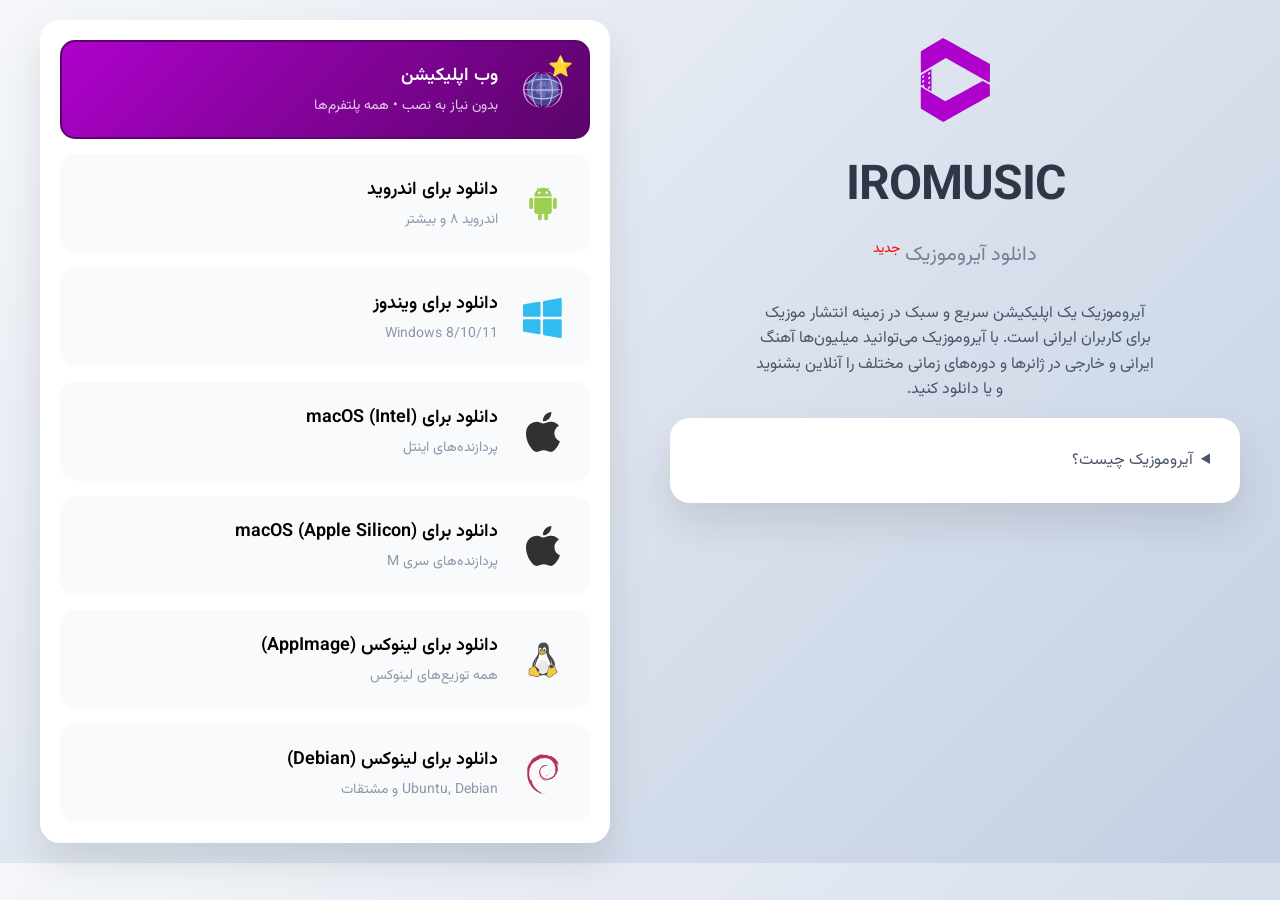
==== index.html @ a9ecfffc "Update index.html" ====
<!DOCTYPE html>
<html lang="fa" dir="rtl">
<head>
    <meta charset="utf-8">
    <meta name="viewport" content="width=device-width,initial-scale=1">
    <meta name="color-scheme" content="light only">
    <meta name="mobile-web-app-capable" content="yes">
    <link rel="icon" href="/favicon.iconset/icon_16x16.png" type="image/png" sizes="16x16">
    <link rel="icon" href="/favicon.iconset/icon_32x32.png" type="image/png" sizes="32x32">
    <link rel="icon" href="/favicon.iconset/icon_64x64.png" type="image/png" sizes="64x64">
    <link rel="icon" href="/favicon.iconset/icon_128x128.png" type="image/png" sizes="128x128">
    <link rel="icon" href="/favicon.iconset/icon_256x256.png" type="image/png" sizes="256x256">
    <link rel="icon" href="/favicon.iconset/icon_512x512.png" type="image/png" sizes="512x512">
    <link rel="icon" href="/favicon.svg" type="image/svg+xml">
    <meta name="description" content="دانلود آیروموزیک - Download IROMUSIC - Streaming online musics, movies and TV-Shows">
    <title>دانلود آیروموزیک | Download IROMUSIC</title>
    <link href="https://fonts.googleapis.com/css2?family=Vazirmatn:wght@300;400;500;600;700&display=swap" rel="stylesheet">
    <style>
        * {
            margin: 0;
            padding: 0;
            box-sizing: border-box;
        }

        svg {
            width: 40px;
            height: 40px;
            opacity: .8;
        }

        .app-logo svg {
            width: 128px;
            height: 128px;
            opacity: 1;
        }

        body {
            font-family: 'Vazirmatn', sans-serif;
            background: linear-gradient(135deg, #f5f7fa 0%, #c3cfe2 100%);
            display: flex;
            align-items: center;
            justify-content: center;
            padding: 20px;
        }

        .container {
            max-width: 1200px;
            width: 100%;
            display: grid;
            grid-template-columns: 1fr 1fr;
            gap: 60px;
        }

        .seo {
            margin-top: 15px;
            color: #4a5568;
            text-align: right;
        }

        .download-section {
            background: white;
            border-radius: 20px;
            padding: 20px;
            box-shadow: 0 20px 40px rgba(0, 0, 0, 0.1);
        }

        .download-title {
            font-size: 24px;
            font-weight: 600;
            color: #2d3748;
            margin-bottom: 30px;
            text-align: center;
        }

        .download-options {
            display: flex;
            flex-direction: column;
            gap: 15px;
        }

        .download-option {
            display: flex;
            align-items: center;
            padding: 20px;
            border-radius: 15px;
            background: #f8fafc;
            border: 2px solid transparent;
            transition: all 0.3s ease;
            cursor: pointer;
            text-decoration: none;
            color: inherit;
        }

        .download-option:hover {
            background: #f9d8ff;
            transform: translateY(-2px);
        }

        .download-option.featured {
            background: linear-gradient(135deg, #667eea 0%, #764ba2 100%);
            color: white;
        }

        .download-option.featured:hover {
            background: linear-gradient(135deg, #5a67d8 0%, #6b46c1 100%);
        }

        .download-option.suggested {
            background: linear-gradient(135deg, #ae02cc 0%, #590468 100%);
            color: white;
            border: 2px solid #5d036d;
            position: relative;
            overflow: hidden;
        }

        .download-option.suggested::before {
            content: '⭐';
            position: absolute;
            top: 10px;
            right: 15px;
            font-size: 20px;
            animation: sparkle 2s infinite;
        }

        @keyframes sparkle {
            0%, 100% { transform: scale(1) rotate(0deg); }
            50% { transform: scale(1.2) rotate(180deg); }
        }

        .download-option.suggested:hover {
            background: linear-gradient(135deg, #9d02b8 0%, #520360 100%);
            transform: translateY(-3px);
        }

        .download-option.webapp {
            background: linear-gradient(135deg, #10b981 0%, #059669 100%);
            color: white;
        }

        .download-option.webapp:hover {
            background: linear-gradient(135deg, #059669 0%, #047857 100%);
        }

        .platform-icon {
            width: 50px;
            height: 50px;
            margin-left: 20px;
            display: flex;
            align-items: center;
            justify-content: center;
            font-size: 28px;
            border-radius: 12px;
            transition: all 0.3s ease;
        }

        .download-option:hover .platform-icon {
            transform: scale(1.1) rotate(5deg);
        }

        .platform-info {
            flex: 1;
        }

        .platform-name {
            font-size: 18px;
            font-weight: 600;
            margin-bottom: 5px;
        }

        .platform-desc {
            font-size: 14px;
            color: #718096;
            opacity: 0.8;
        }

        .version-badge {
            background: #e53e3e;
            color: white;
            padding: 4px 12px;
            border-radius: 20px;
            font-size: 12px;
            font-weight: 600;
            margin-right: 10px;
        }

        .app-section {
            text-align: center;
        }

        .app-logo {
            width: 120px;
            height: 120px;
            margin: 0 auto 10px;
            display: flex;
            align-items: center;
            justify-content: center;
            position: relative;
        }

        .app-title {
            font-size: 48px;
            font-weight: 700;
            color: #2d3748;
            margin-bottom: 10px;
            letter-spacing: -1px;
        }

        .app-subtitle {
            font-size: 20px;
            color: #718096;
            margin-bottom: 30px;
            font-weight: 400;
        }

        .app-description {
            font-size: 16px;
            line-height: 1.6;
            color: #4a5568;
            max-width: 400px;
            margin: 0 auto;
        }

        .features {
            margin-top: 40px;
            display: grid;
            grid-template-columns: repeat(2, 1fr);
            gap: 20px;
        }

        .feature {
            text-align: center;
            padding: 20px;
            background: rgba(255, 255, 255, 0.7);
            border-radius: 15px;
            backdrop-filter: blur(10px);
        }

        .feature-icon {
            font-size: 24px;
            margin-bottom: 10px;
        }

        .feature-title {
            font-size: 14px;
            font-weight: 600;
            color: #2d3748;
            margin-bottom: 5px;
        }

        .feature-desc {
            font-size: 12px;
            color: #718096;
        }

        @media (max-width: 768px) {
            .container {
                grid-template-columns: 1fr;
                gap: 40px;
            }

            .app-title {
                font-size: 36px;
            }

            .features {
                grid-template-columns: 1fr;
            }
        }

        .download-btn {
            background: linear-gradient(135deg, #ae02cc 0%, #667eea 100%);
            color: white;
            border: none;
            padding: 15px 30px;
            border-radius: 25px;
            font-size: 16px;
            font-weight: 600;
            cursor: pointer;
            transition: all 0.3s ease;
            text-decoration: none;
            display: inline-block;
            margin-top: 20px;
        }

        .download-btn:hover {
            transform: translateY(-2px);
            box-shadow: 0 10px 25px rgba(174, 2, 204, 0.3);
        }
    </style>
</head>
<body>
<div class="container">

    <!-- App Section -->
    <div class="app-section">
        <div class="app-logo">
            <svg version="1.0" xmlns="http://www.w3.org/2000/svg"
                 width="512.000000pt" height="512.000000pt" viewBox="0 0 512.000000 512.000000"
                 preserveAspectRatio="xMidYMid meet">

                <g transform="translate(0.000000,512.000000) scale(0.100000,-0.100000)"
                   fill="#ae02cc" stroke="none">
                    <path d="M1582 4071 c-255 -153 -467 -282 -473 -288 -6 -6 -8 -185 -7 -466 l3
-457 532 319 532 318 338 -189 c186 -104 433 -243 548 -307 116 -65 380 -213
587 -330 208 -116 384 -214 393 -217 13 -5 15 40 15 392 l0 399 -128 69 c-70
38 -176 97 -237 131 -60 34 -155 87 -210 117 -55 31 -170 95 -255 143 -85 49
-216 122 -290 163 -74 41 -189 105 -255 142 -303 170 -614 340 -621 340 -5 0
-217 -126 -472 -279z"/>
                    <path d="M1330 2897 l-225 -134 -3 -209 -2 -209 30 -17 c16 -9 30 -13 30 -7 0
11 59 49 78 49 15 0 17 -71 2 -86 -8 -8 -7 -14 2 -21 33 -25 310 -185 314
-181 2 3 3 217 2 476 l-3 472 -225 -133z m170 -35 c0 -46 -2 -49 -40 -71 l-40
-22 0 48 c0 46 2 50 38 71 20 12 38 22 40 22 1 0 2 -22 2 -48z m-250 -135 c0
-37 -6 -47 -40 -70 -39 -27 -50 -22 -50 23 0 34 5 43 37 64 43 29 53 26 53
-17z m250 -62 c0 -40 -4 -47 -32 -65 -18 -11 -36 -20 -40 -20 -5 0 -8 20 -8
44 0 39 4 47 33 64 17 11 35 21 40 21 4 1 7 -19 7 -44z m-252 -137 c-2 -35 -9
-46 -37 -65 -19 -13 -38 -23 -42 -23 -5 0 -9 20 -9 44 0 39 4 47 33 64 50 31
59 28 55 -20z m252 -62 c0 -40 -3 -46 -36 -65 -19 -12 -37 -21 -40 -21 -2 0
-4 20 -4 45 0 40 4 47 33 65 17 11 35 20 40 20 4 0 7 -20 7 -44z m0 -210 c0
-40 -4 -47 -34 -65 -18 -12 -36 -21 -40 -21 -3 0 -6 20 -6 45 0 40 4 47 33 65
17 11 35 20 40 20 4 0 7 -20 7 -44z"/>
                    <path d="M3315 2289 c-458 -258 -1153 -639 -1165 -639 -5 0 -241 140 -525 310
-284 171 -518 310 -521 310 -2 0 -4 -208 -4 -463 l0 -462 473 -284 c259 -156
477 -284 482 -284 6 0 66 32 135 70 69 39 258 143 420 233 162 90 399 222 525
293 127 71 275 155 330 185 55 30 150 83 210 117 61 34 170 94 243 134 l132
73 -2 236 -3 237 -145 82 c-80 45 -152 82 -160 82 -8 0 -199 -103 -425 -230z"/>
                </g>
            </svg>
        </div>
        <h1 class="app-title">IROMUSIC</h1>
        <p class="app-subtitle">
            دانلود آیروموزیک
            <sup><small style="color: red">جدید</small></sup>
        </p>
        <p class="app-description">
            آیروموزیک یک اپلیکیشن سریع و سبک در زمینه انتشار موزیک برای کاربران ایرانی است.
            با آیروموزیک می‌توانید میلیون‌ها آهنگ ایرانی و خارجی در ژانرها و دوره‌های زمانی مختلف را آنلاین بشنوید و یا دانلود کنید.
        </p>

        <details class="seo download-section">
            <summary style="padding: 10px">آیروموزیک چیست؟</summary>
            <div class="seo-inner" style="padding-top: 10px">
                <h3>دانلود آیروموزیک | Download Iromusic</h3>
                <p>آیروموزیک یک اپلیکیشن سریع و سبک در زمینه انتشار موزیک برای کاربران ایرانی است. با آیروموزیک می‌توانید میلیون‌ها آهنگ ایرانی و خارجی در ژانرها و دوره‌های زمانی مختلف را آنلاین بشنوید و یا دانلود کنید.</p>
                <p>شما می‌توانید <strong>دانلود ایرو</strong> را برای اندروید، ویندوز، macOS و لینوکس انجام دهید. <strong>Download iromusic</strong> و <strong>dl iromusic</strong> برای دسترسی سریع به میلیون‌ها آهنگ. <strong>آیروموزیک رایگان</strong> و <strong>دانلود موزیک ایرانی</strong> با کیفیت بالا در دسترس شماست.</p>
                <p>دانلود آخرین نسخه آیروموزیک (نسخه ۵.۰.۵) از این صفحه امکان‌پذیر است. اپلیکیشن موزیک ایرانی آیروموزیک با رابط کاربری ساده و سریع، بهترین تجربه گوش دادن به موزیک را برای شما فراهم می‌کند. <strong>آیروموزیک جدید</strong> با قابلیت‌های پیشرفته برای <strong>پخش آهنگ ایرانی</strong> و خارجی.</p>
                <h4>چگونه آیروموزیک را دانلود کنیم؟</h4>
                <p>برای <strong>دانلود اپلیکیشن آیروموزیک</strong>، کافیست روی دکمه دانلود مربوط به سیستم عامل خود کلیک کنید. <strong>دانلود آیروموزیک برای اندروید</strong>، <strong>دانلود آیروموزیک برای ویندوز</strong>، <strong>دانلود آیروموزیک برای مک</strong> و <strong>دانلود آیروموزیک برای لینوکس</strong> همگی از این صفحه در دسترس هستند. <strong>Iromusic apk download</strong> برای اندروید و <strong>iromusic exe download</strong> برای ویندوز.</p>
                <h4>ویژگی‌های اپلیکیشن موزیک آیروموزیک</h4>
                <p><strong>اپ آیروموزیک</strong> با قابلیت‌های متنوعی مانند پخش آنلاین موزیک، دانلود آهنگ، جستجوی پیشرفته، پخش لیست‌های پخش و پشتیبانی از تمامی فرمت‌های صوتی در دسترس شماست. <strong>نصب آیروموزیک</strong> و <strong>نصب ایروموزیک</strong> بسیار ساده است. <strong>Music streaming app</strong> با <strong>offline music download</strong> و <strong>playlist management</strong>.</p>
                <h4>دانلود رایگان آیروموزیک</h4>
                <p><strong>دانلود رایگان آیروموزیک</strong> و <strong>دانلود رایگان ایروموزیک</strong> از این صفحه امکان‌پذیر است. <strong>Iromusic free download</strong> و <strong>download iromusic free</strong> برای تمامی کاربران در دسترس است. <strong>دانلود نسخه جدید آیروموزیک</strong> و <strong>دانلود نسخه جدید ایروموزیک</strong> به صورت منظم منتشر می‌شود. <strong>Free music app</strong> بدون نیاز به پرداخت هزینه.</p>
                <h4>آیروموزیک برای موبایل و کامپیوتر</h4>
                <p><strong>دانلود آیروموزیک موبایل</strong>، <strong>دانلود آیروموزیک کامپیوتر</strong>، <strong>دانلود آیروموزیک اندروید</strong>، <strong>دانلود آیروموزیک آیفون</strong>، <strong>دانلود آیروموزیک iOS</strong> و <strong>دانلود آیروموزیک دسکتاپ</strong> همگی از این صفحه در دسترس هستند. <strong>Iromusic app download</strong> و <strong>iro music download</strong> برای تمامی پلتفرم‌ها. <strong>Mobile music app</strong> و <strong>desktop music player</strong> در یک اپلیکیشن.</p>
                <h4>سوالات متداول درباره دانلود آیروموزیک</h4>
                <p><strong>آیا آیروموزیک رایگان است؟</strong> بله، <strong>دانلود و نصب آیروموزیک</strong> کاملاً رایگان است. <strong>آخرین نسخه آیروموزیک</strong> چیست؟ نسخه ۵.۰.۵ آخرین نسخه <strong>اپلیکیشن موزیک آیروموزیک</strong> است. <strong>آیروموزیک برای چه سیستم‌عامل‌هایی در دسترس است؟</strong> <strong>آیروموزیک</strong> برای اندروید، iOS، ویندوز، macOS و لینوکس در دسترس است. <strong>How to download iromusic?</strong> Simply click the download button for your platform.</p>
                <h4>لینک دانلود مستقیم آیروموزیک</h4>
                <p><strong>لینک دانلود آیروموزیک</strong>، <strong>لینک دانلود ایروموزیک</strong>، <strong>دانلود مستقیم آیروموزیک</strong> و <strong>دانلود مستقیم ایروموزیک</strong> از این صفحه در دسترس است. <strong>Direct download iromusic</strong> و <strong>iromusic download link</strong> برای تمامی پلتفرم‌ها. <strong>Fast download</strong> و <strong>secure download</strong> برای تمامی کاربران.</p>
                <h4>آیروموزیک - بهترین اپلیکیشن موزیک ایرانی</h4>
                <p><strong>آیروموزیک</strong> به عنوان یکی از بهترین <strong>اپلیکیشن‌های موزیک ایرانی</strong> شناخته می‌شود. <strong>دانلود برنامه موزیک</strong> و <strong>دانلود نرم افزار موزیک</strong> با کیفیت بالا. <strong>Iranian music app</strong> و <strong>Persian music player</strong> برای گوش دادن به <strong>آهنگ ایرانی</strong> و <strong>موزیک فارسی</strong>. <strong>Best music app for Iranians</strong> با دسترسی به <strong>millions of songs</strong>.</p>
            </div>
        </details>

    </div>



    <!-- Download Section -->
    <div class="download-section">
        <div class="download-options">
            <!-- Suggested Installation -->
            <a href="https://web.iromusic.live" target="_blank" class="download-option suggested">
                <div class="platform-icon">
                    <svg viewBox="0 -54 1132 1132" class="icon"  version="1.1" xmlns="http://www.w3.org/2000/svg"><path d="M567.946541 498.230212m-449.210729 0a449.210729 449.210729 0 1 0 898.421459 0 449.210729 449.210729 0 1 0-898.421459 0Z" fill="#4766AC" /><path d="M974.667294 689.043576c-71.800471 152.636235-227.002729 258.397365-406.720753 258.397365-247.928471 0-449.210729-201.282259-449.210729-449.210729a446.969976 446.969976 0 0 1 79.366023-254.891671 447.066353 447.066353 0 0 0-42.477929 190.813365c0 247.928471 201.282259 449.210729 449.210729 449.210729 153.298824 0 288.755953-76.956612 369.832659-194.319059z" fill="#3F5A98" /><path d="M974.667294 689.043576c-81.076706 117.362447-216.533835 194.319059-369.832659 194.319059-247.928471 0-449.210729-201.282259-449.210729-449.210729a447.066353 447.066353 0 0 1 42.477929-190.813365 452.523671 452.523671 0 0 1 36.370071-45.947482c-1.264941 4.818824-2.4576 9.661741-3.56593 14.5408a447.861459 447.861459 0 0 0-26.443294 152.106165c0 247.916424 201.282259 449.210729 449.21073 449.210729 130.373271 0 247.856188-55.669459 329.944847-144.504471a442.849882 442.849882 0 0 1-8.950965 20.299294z" fill="#32539D" /><path d="M983.618259 668.744282c-82.088659 88.835012-199.571576 144.504471-329.944847 144.504471-247.928471 0-449.210729-201.294306-449.21073-449.210729 0-53.380518 9.324424-104.592565 26.443294-152.106165a449.825129 449.825129 0 0 0-11.155576 99.821929c0 247.928471 201.294306 449.210729 449.210729 449.21073 132.264659 0 251.253459-57.283765 333.486683-148.371577a446.476047 446.476047 0 0 1-18.829553 56.151341z" fill="#3A5AA3" /><path d="M299.297129 835.764706c-66.427482-40.164894-91.099859-60.259388-128.469835-128.49393a436.946824 436.946824 0 0 1-53.741929-210.582588c0-90.569788 27.467294-174.778729 74.523106-244.736 15.022682-22.335247 51.802353-45.911341 70.547576-65.078212-16.070776 21.877459-50.007341 48.031624-62.114635 72.764236-50.163953 102.484329-64.9216 226.930447-32.635483 351.159717a530.937976 530.937976 0 0 0 31.563295 88.618165c31.623529 68.716424 46.4896 90.461365 100.327905 136.348612zM615.929976 452.367059s14.179388-19.178918 47.091953-1.590212c0 0 11.974776-0.999906 22.564142-13.239718 0 0 23.768847 0.469835 45.887247 37.418165 0 0 28.370824 3.590024-6.878871-35.032847s-63.957835-24.503718-61.837553-40.743153c2.120282-16.239435 26.876988-12.010918 34.948518-32.346353 8.071529-20.323388-18.287435-41.791247-27.696188-54.970729-9.4208-13.179482 0-25.033788 30.117647-21.263059 30.117647 3.758682 37.815718-8.493176 27.660047-23.262871-10.155671-14.781741 20.564329-14.625129 38.646964-4.529694 18.070588 10.083388 77.438494 12.227765 86.847247-0.758964 9.4208-12.986729 33.888376-58.548706 50.838589-15.251577 16.938165 43.297129 62.909741 26.4192 72.679906 149.937694 9.758118 123.518494 23.9616 136.854588 6.312658 178.922918-17.648941 42.056282-46.176376-19.275294-59.705223-30.744094-13.540894-11.4688-17.950118 2.060047-17.359812 29.418917 0.590306 27.346824-3.818918 84.413741-18.528376 68.535718-14.709459-15.890071-43.875388-119.326118-69.740424-96.581271s-37.924141 86.281035-73.222023 73.631624c-35.297882-12.649412-12.806024-42.694776-42.453836-53.0432-29.647812-10.360471-59.982306-10.986918-63.319341-34.346165-3.324988-23.371294-24.961506-6.686118-20.588423-36.514635 4.361035-29.816471-7.9872-38.213271-2.264848-43.646494z" fill="#6C8CC7" /><path d="M932.779671 655.384094s-1.168565 12.143435 1.457694 10.950777c2.614212-1.180612 2.806965-1.481788 4.336941-0.144565 1.529976 1.337224 1.542024-3.614118 3.879153-3.577977 2.337129 0.024094-0.084329 2.987671 1.8432 3.084047 1.927529 0.096376 4.686306-20.672753 8.541365-31.394635 0 0 4.698353-2.770824 0.722823-11.083294-3.975529-8.312471 8.794353-20.853459 2.529882-23.021929-6.264471-2.168471-3.373176 11.336282-8.673882 16.155106-5.300706 4.818824-1.204706 10.119529-1.566118 14.697411s0.771012 5.878965-6.300611 6.915012c-7.071624 1.036047-9.481035 13.564988-6.770447 17.420047zM375.687529 282.045741s-15.335906-24.082071 14.576942-38.201223c29.912847-14.107106 8.432941-23.624282 9.974964-29.455059 1.529976-5.818729 23.624282-15.492518 37.586824-8.432941 13.950494 7.059576 17.480282 6.902965 30.527247 6.131953 13.034918-0.758965 42.514071 22.419576 16.576753 24.708517-25.937318 2.300988-18.419953 21.624471-32.225883 27.611859-13.805929 5.975341-22.515953 5.674165-41.333458 6.204235-18.805459 0.542118-6.686118 9.288282-18.347671 15.420236-11.661553 6.144-12.119341 1.686588-17.335718-3.987577zM413.768282 389.240471s-31.117553-15.733459-35.96047 15.094964c-4.842918 30.828424-4.469459 56.476612 13.324047 52.187859 17.793506-4.3008 32.647529-0.493929 50.320565-26.383059 17.673035-25.901176 22.949647-32.033129 45.899294-9.577411 22.949647 22.455718 32.418635 51.669835 53.392564 22.311152 20.973929-29.370729 16.685176-6.228329 37.056753-24.889223 20.371576-18.648847 39.791435 8.938918 72.005271 11.239906 32.213835 2.300988 7.360753-2.915388 0.6144-26.684235 0 0 11.806118-7.288471 5.517553-25.238589-6.288565-17.950118 11.420612-6.276518 12.20367-7.252329 0.783059-0.987859 30.539294-3.457506 16.889977-21.696753-13.649318-18.251294-22.383435-3.698447-33.984753-34.430494-11.601318-30.744094 10.577318-66.993694-28.672-63.704847 0 0-35.189459 34.767812-68.824847 19.178917-33.647435-15.576847-71.414965-7.686024-85.799153 15.709365-14.384188 23.395388-11.504941 18.407906-13.998682 41.803294-2.493741 23.395388-22.359341 36.370071-46.754636 32.382494-24.383247-3.987576 6.023529 28.455153 6.770447 29.948989z" fill="#6C8CC7" /><path d="M375.157459 488.785318s41.321412-10.071341 58.355953-30.201977c17.034541-20.130635 20.708894-13.938447 26.780612-36.815812 0 0 14.468518-14.239624 40.586541 38.020518 0 0 28.768376 36.189365 50.103717-10.553223 0 0 7.902871-14.143247 27.081789 19.178917 0 0 10.794165 10.300235 19.6608-11.264 0 0 13.661365 6.951153 1.4336 37.394071s9.179859 25.527718 22.299105 28.900894c13.1072 3.361129-2.999718 25.094024 17.974212 44.188612 20.973929 19.106635 43.273035 6.276518 54.091294 9.890635 10.818259 3.626165-65.222776 57.368094-62.969976 92.955106 2.240753 35.574965 19.106635 46.622118-26.961318 62.729035-46.067953 16.106918-13.854118 20.961882-15.444329 29.912847-1.602259 8.963012-16.456282 29.948988-40.02033 28.840659-23.564047-1.096282-22.576188 17.311624-36.442353-10.179765-13.866165-27.491388-42.875482-44.453647-16.420141-82.811482 26.455341-38.357835-22.467765-34.334118-15.191341-64.246965 7.288471-29.912847-26.913129-4.071906-46.561882-16.347859-19.648753-12.263906-71.836612-7.059576-68.848941-71.4752 2.999718-64.415624-26.358965-17.648941 10.492988-58.115011M217.895153 233.990024s66.812988-81.498353 83.594541-83.305412c0 0-11.685647 20.082447-11.685647 23.371294 0 3.300894-11.420612 7.625788-2.493741 19.215059 0 0 4.168282 2.951529 5.228423 8.734117 1.060141 5.794635 3.023812 7.854682 16.865883-4.324894 0 0 8.734118 0.843294 9.228047 10.553224 0.493929 9.721976 2.156424 7.071624 4.806776 9.721976 2.6624 2.650353-9.613553 14.287812-36.418259 15.865977 0 0-17.058635 1.746824-26.961317 17.456188-9.890635 15.709365-9.264188 17.2032-8.240188 16.889976 1.024-0.313224 45.321035-38.646965 58.512564-27.56367 0 0 4.553788 2.6624-9.974964 11.938635 0 0-5.963294 5.336847 9.974964 13.661365 15.950306 8.324518-10.131576 17.745318-9.758117 23.274917 0.373459 5.5296 10.938729 12.625318 2.072094 15.950306-8.854588 3.337035-32.9728-1.626353-35.791812 0.879436-2.819012 2.517835-1.108329 2.8672-3.770729 5.03567-2.6624 2.156424-7.445082 2.505788-4.577883 11.288094 2.8672 8.770259 4.397176 21.865412-30.238117 13.022871 0 0 9.661741-12.468706 4.565835-13.793882-5.107953-1.337224-7.939012-0.554165-15.552753 16.721317 0 0-24.070024 31.454871-42.718871 41.755106 0 0-6.999341 14.757647-7.445082 22.166588 0 0-4.963388 3.710494-5.650071-5.156141-0.698729-8.854588-4.144188-12.251859-6.975247-8.035388-2.831059 4.204424-3.903247 17.311624-1.951623 22.961694 1.951624 5.662118 8.228141 14.191435-6.890918 41.682824 0 0-10.011106 19.733082 7.66193 33.876329s60.018447 85.775059 46.116141 97.761882c-13.902306 11.986824 12.986729 6.529506 19.347576 11.794071 6.360847 5.264565 3.457506 8.722071 13.986636 11.312188 10.517082 2.590118 7.601694 25.527718 34.11727 39.369788 26.503529 13.842071-4.686306 34.394353 1.831153 47.272659s9.071435 37.972329-7.999247 46.98353c-17.058635 9.0112-0.120471 30.683859 7.999247 38.731294 8.119718 8.059482 47.236518 57.922259 41.285271 58.295717-5.9392 0.385506-85.004047-31.695812-125.000283-129.855247-39.996235-98.171482-53.380518-134.409035-55.585129-174.802823-2.204612-40.405835 1.120376-151.407435 28.491294-194.451577 27.358871-43.056188 12.107294-44.465694 59.994353-106.255058zM656.7936 768.265035s-15.612988 23.335153-0.349365 24.961506c15.251576 1.614306 14.179388 2.8672 17.588706-9.167812 3.409318-12.022965 7.180047-17.227294 16.516518-24.588047s7.180047-20.467953 6.288565-29.262306c-0.903529-8.8064-5.144094-16.877929-8.228142-6.107858-3.084047 10.770071 1.2288 14.5408-10.083388 16.697223-11.312188 2.156424-10.950776-1.252894-13.649318 6.999341-2.686494 8.264282-10.227953 8.083576-8.613647 13.649318 1.614306 5.565741 0.530071 6.818635 0.530071 6.818635z" fill="#6C8CC7" /><path d="M528.384 29.057506c-19.468047 0-35.273788 218.762541-35.273788 488.207059 0 269.456565 15.805741 488.207059 35.273788 488.207059-4.867012-122.048753-8.818447-298.791153-8.818447-488.207059 0-189.415906 3.951435-366.146259 8.818447-488.207059z" fill="#DEE5F6" /><path d="M18.697035 487.171012c0 28.949082 237.796894 52.452894 530.697036 52.452894s530.697035-23.503812 530.697035-52.452894c-132.674259 7.240282-324.800753 13.119247-530.697035 13.119247s-398.022776-5.878965-530.697036-13.119247z" fill="#DEE5F6" /><path d="M484.424282 10.252047c-139.251953 0-252.3136 224.087341-252.3136 500.097506 0 276.022212 113.061647 500.109553 252.3136 500.109553-120.157365-22.853271-217.714447-239.073882-217.714447-500.109553 0-261.023624 97.557082-477.244235 217.714447-500.097506z" fill="#DEE5F6" /><path d="M30.3104 527.7696c0 139.264 235.965741 252.325647 526.613082 252.325647s526.625129-113.061647 526.62513-252.325647c-24.070024 120.157365-251.759435 217.714447-526.62513 217.714447S54.380424 647.926965 30.3104 527.7696z" fill="#DEE5F6" /><path d="M477.3888 0C213.907576 0 0 223.135624 0 497.965176 0 772.806776 213.907576 995.930353 477.3888 995.930353c-241.230306-14.022776-437.067294-232.327529-437.067294-497.965177S236.158494 14.022776 477.3888 0zM643.409318 5.12c263.469176 0 477.376753 223.135624 477.376753 497.965176 0 274.8416-213.907576 497.965176-477.376753 497.965177 241.218259-14.010729 437.055247-232.315482 437.055247-497.965177 0-265.637647-195.836988-483.9424-437.055247-497.965176z" fill="#DEE5F6" /><path d="M595.437929 19.6608c139.264 0 252.325647 224.087341 252.325647 500.097506 0 276.022212-113.061647 500.109553-252.325647 500.109553C715.595294 997.014588 813.152376 780.793976 813.152376 519.758306c0-261.023624-97.557082-477.244235-217.714447-500.097506z" fill="#DEE5F6" /><path d="M28.178071 440.464565c0-139.264 238.748612-252.325647 532.829364-252.325647 294.080753 0 532.829365 113.061647 532.829365 252.325647-24.359153-120.169412-254.723012-217.726494-532.829365-217.726494S52.537224 320.295153 28.178071 440.464565z" fill="#DEE5F6" /></svg>
                </div>
                <div class="platform-info">
                    <div class="platform-name">وب اپلیکیشن</div>
                    <div class="platform-desc" style="color: white;">بدون نیاز به نصب • همه پلتفرم‌ها</div>
                </div>
            </a>


            <!-- Android Download -->
            <a href="#" class="download-option" onclick="downloadApp('android')">
                <div class="platform-icon">
                    <svg viewBox="0 0 32 32" fill="none" xmlns="http://www.w3.org/2000/svg">
                        <path fill-rule="evenodd" clip-rule="evenodd" d="M12.5915 3.88444C13.6002 3.32107 14.7626 3 16 3C17.2374 3 18.3998 3.32107 19.4085 3.88444L20.1464 3.14645C20.3417 2.95118 20.6583 2.95118 20.8536 3.14645C21.0488 3.34171 21.0488 3.65829 20.8536 3.85355L20.2612 4.44595C21.9266 5.72558 23 7.73743 23 10H9C9 7.73743 10.0734 5.72558 11.7388 4.44595L11.1464 3.85355C10.9512 3.65829 10.9512 3.34171 11.1464 3.14645C11.3417 2.95118 11.6583 2.95118 11.8536 3.14645L12.5915 3.88444ZM14 7C14 7.55228 13.5523 8 13 8C12.4477 8 12 7.55228 12 7C12 6.44772 12.4477 6 13 6C13.5523 6 14 6.44772 14 7ZM19 8C19.5523 8 20 7.55228 20 7C20 6.44772 19.5523 6 19 6C18.4477 6 18 6.44772 18 7C18 7.55228 18.4477 8 19 8Z" fill="#87C527"/>
                        <path d="M5 12.5C5 11.6716 5.67157 11 6.5 11C7.32843 11 8 11.6716 8 12.5V18.5C8 19.3284 7.32843 20 6.5 20C5.67157 20 5 19.3284 5 18.5V12.5Z" fill="#87C527"/>
                        <path d="M12 24V27.5C12 28.3284 12.6716 29 13.5 29C14.3284 29 15 28.3284 15 27.5V24H17V27.5C17 28.3284 17.6716 29 18.5 29C19.3284 29 20 28.3284 20 27.5V24H21C22.1046 24 23 23.1046 23 22V11H9V22C9 23.1046 9.89543 24 11 24H12Z" fill="#87C527"/>
                        <path d="M24 12.5C24 11.6716 24.6716 11 25.5 11C26.3284 11 27 11.6716 27 12.5V18.5C27 19.3284 26.3284 20 25.5 20C24.6716 20 24 19.3284 24 18.5V12.5Z" fill="#87C527"/>
                    </svg>
                </div>
                <div class="platform-info">
                    <div class="platform-name">دانلود برای اندروید</div>
                    <div class="platform-desc">اندروید ۸ و بیشتر</div>
                </div>
            </a>

            <!-- Windows Download -->
            <a href="#" class="download-option" onclick="downloadApp('windows')">
                <div class="platform-icon">
                    <svg version="1.1" id="Icons" xmlns="http://www.w3.org/2000/svg" xmlns:xlink="http://www.w3.org/1999/xlink"
                         viewBox="0 0 32 32" xml:space="preserve">
<style type="text/css">
	.st0{fill:#FFFFFF;}
    .st1{fill:#3A559F;}
    .st2{fill:#F4F4F4;}
    .st3{fill:#FF0084;}
    .st4{fill:#0063DB;}
    .st5{fill:#00ACED;}
    .st6{fill:#FFEC06;}
    .st7{fill:#FF0000;}
    .st8{fill:#25D366;}
    .st9{fill:#0088FF;}
    .st10{fill:#314358;}
    .st11{fill:#EE6996;}
    .st12{fill:#01AEF3;}
    .st13{fill:#FFFEFF;}
    .st14{fill:#F06A35;}
    .st15{fill:#00ADEF;}
    .st16{fill:#1769FF;}
    .st17{fill:#1AB7EA;}
    .st18{fill:#6001D1;}
    .st19{fill:#E41214;}
    .st20{fill:#05CE78;}
    .st21{fill:#7B519C;}
    .st22{fill:#FF4500;}
    .st23{fill:#00F076;}
    .st24{fill:#FFC900;}
    .st25{fill:#00D6FF;}
    .st26{fill:#FF3A44;}
    .st27{fill:#FF6A36;}
    .st28{fill:#0061FE;}
    .st29{fill:#F7981C;}
    .st30{fill:#EE1B22;}
    .st31{fill:#EF3561;}
    .st32{fill:none;stroke:#FFFFFF;stroke-width:2;stroke-miterlimit:10;}
    .st33{fill:#0097D3;}
    .st34{fill:#01308A;}
    .st35{fill:#019CDE;}
    .st36{fill:#FFD049;}
    .st37{fill:#16A05D;}
    .st38{fill:#4486F4;}
    .st39{fill:none;}
    .st40{fill:#34A853;}
    .st41{fill:#4285F4;}
    .st42{fill:#FBBC05;}
    .st43{fill:#EA4335;}
</style>
                        <g>
	<g>
		<g>
			<path class="st15" d="M30,15H17c-0.6,0-1-0.4-1-1V3.3c0-0.5,0.4-0.9,0.8-1l13-2.3c0.3,0,0.6,0,0.8,0.2C30.9,0.4,31,0.7,31,1v13
				C31,14.6,30.6,15,30,15z"/>
		</g>
        <g>
			<path class="st15" d="M13,15H1c-0.6,0-1-0.4-1-1V6c0-0.5,0.4-0.9,0.8-1l12-2c0.3,0,0.6,0,0.8,0.2C13.9,3.4,14,3.7,14,4v10
				C14,14.6,13.6,15,13,15z"/>
		</g>
        <g>
			<path class="st15" d="M30,32c-0.1,0-0.1,0-0.2,0l-13-2.3c-0.5-0.1-0.8-0.5-0.8-1V18c0-0.6,0.4-1,1-1h13c0.6,0,1,0.4,1,1v13
				c0,0.3-0.1,0.6-0.4,0.8C30.5,31.9,30.2,32,30,32z"/>
		</g>
        <g>
			<path class="st15" d="M13,29c-0.1,0-0.1,0-0.2,0l-12-2C0.4,26.9,0,26.5,0,26v-8c0-0.6,0.4-1,1-1h12c0.6,0,1,0.4,1,1v10
				c0,0.3-0.1,0.6-0.4,0.8C13.5,28.9,13.2,29,13,29z"/>
		</g>
	</g>
</g>
</svg>
                </div>
                <div class="platform-info">
                    <div class="platform-name">دانلود برای ویندوز</div>
                    <div class="platform-desc">Windows 8/10/11</div>
                </div>
            </a>

            <!-- macOS Downloads -->
            <a href="#" class="download-option" onclick="downloadApp('mac-intel')">
                <div class="platform-icon">
                    <svg viewBox="-1.5 0 20 20" version="1.1" xmlns="http://www.w3.org/2000/svg" xmlns:xlink="http://www.w3.org/1999/xlink">
                        <g id="Page-1" stroke="none" stroke-width="1" fill="none" fill-rule="evenodd">
                            <g id="Dribbble-Light-Preview" transform="translate(-102.000000, -7439.000000)" fill="#000000">
                                <g id="icons" transform="translate(56.000000, 160.000000)">
                                    <path d="M57.5708873,7282.19296 C58.2999598,7281.34797 58.7914012,7280.17098 58.6569121,7279 C57.6062792,7279.04 56.3352055,7279.67099 55.5818643,7280.51498 C54.905374,7281.26397 54.3148354,7282.46095 54.4735932,7283.60894 C55.6455696,7283.69593 56.8418148,7283.03894 57.5708873,7282.19296 M60.1989864,7289.62485 C60.2283111,7292.65181 62.9696641,7293.65879 63,7293.67179 C62.9777537,7293.74279 62.562152,7295.10677 61.5560117,7296.51675 C60.6853718,7297.73474 59.7823735,7298.94772 58.3596204,7298.97372 C56.9621472,7298.99872 56.5121648,7298.17973 54.9134635,7298.17973 C53.3157735,7298.17973 52.8162425,7298.94772 51.4935978,7298.99872 C50.1203933,7299.04772 49.0738052,7297.68074 48.197098,7296.46676 C46.4032359,7293.98379 45.0330649,7289.44985 46.8734421,7286.3899 C47.7875635,7284.87092 49.4206455,7283.90793 51.1942837,7283.88393 C52.5422083,7283.85893 53.8153044,7284.75292 54.6394294,7284.75292 C55.4635543,7284.75292 57.0106846,7283.67793 58.6366882,7283.83593 C59.3172232,7283.86293 61.2283842,7284.09893 62.4549652,7285.8199 C62.355868,7285.8789 60.1747177,7287.09489 60.1989864,7289.62485" id="apple-[#173]">

                                    </path>
                                </g>
                            </g>
                        </g>
                    </svg>
                </div>
                <div class="platform-info">
                    <div class="platform-name">دانلود برای macOS (Intel)</div>
                    <div class="platform-desc">پردازنده‌های اینتل</div>
                </div>
            </a>

            <a href="#" class="download-option" onclick="downloadApp('mac-silicon')">
                <div class="platform-icon">
                    <svg viewBox="-1.5 0 20 20" version="1.1" xmlns="http://www.w3.org/2000/svg" xmlns:xlink="http://www.w3.org/1999/xlink">
                        <g id="Page-1" stroke="none" stroke-width="1" fill="none" fill-rule="evenodd">
                            <g id="Dribbble-Light-Preview" transform="translate(-102.000000, -7439.000000)" fill="#000000">
                                <g id="icons" transform="translate(56.000000, 160.000000)">
                                    <path d="M57.5708873,7282.19296 C58.2999598,7281.34797 58.7914012,7280.17098 58.6569121,7279 C57.6062792,7279.04 56.3352055,7279.67099 55.5818643,7280.51498 C54.905374,7281.26397 54.3148354,7282.46095 54.4735932,7283.60894 C55.6455696,7283.69593 56.8418148,7283.03894 57.5708873,7282.19296 M60.1989864,7289.62485 C60.2283111,7292.65181 62.9696641,7293.65879 63,7293.67179 C62.9777537,7293.74279 62.562152,7295.10677 61.5560117,7296.51675 C60.6853718,7297.73474 59.7823735,7298.94772 58.3596204,7298.97372 C56.9621472,7298.99872 56.5121648,7298.17973 54.9134635,7298.17973 C53.3157735,7298.17973 52.8162425,7298.94772 51.4935978,7298.99872 C50.1203933,7299.04772 49.0738052,7297.68074 48.197098,7296.46676 C46.4032359,7293.98379 45.0330649,7289.44985 46.8734421,7286.3899 C47.7875635,7284.87092 49.4206455,7283.90793 51.1942837,7283.88393 C52.5422083,7283.85893 53.8153044,7284.75292 54.6394294,7284.75292 C55.4635543,7284.75292 57.0106846,7283.67793 58.6366882,7283.83593 C59.3172232,7283.86293 61.2283842,7284.09893 62.4549652,7285.8199 C62.355868,7285.8789 60.1747177,7287.09489 60.1989864,7289.62485" id="apple-[#173]">

                                    </path>
                                </g>
                            </g>
                        </g>
                    </svg>
                </div>
                <div class="platform-info">
                    <div class="platform-name">دانلود برای macOS (Apple Silicon)</div>
                    <div class="platform-desc">پردازنده‌های سری M</div>
                </div>
            </a>


            <!-- Linux Downloads -->
            <a href="#" class="download-option" onclick="downloadApp('linux-appimage')">
                <div class="platform-icon">
                    <svg viewBox="0 0 16 16" xmlns="http://www.w3.org/2000/svg" fill="none"><path fill="#202020" d="M13.338 12.033c-.1-.112-.146-.319-.197-.54-.05-.22-.107-.457-.288-.61v-.001a.756.756 0 00-.223-.134c.252-.745.153-1.487-.1-2.157-.312-.823-.855-1.54-1.27-2.03-.464-.586-.918-1.142-.91-1.963.014-1.254.138-3.579-2.068-3.582-.09 0-.183.004-.28.012-2.466.198-1.812 2.803-1.849 3.675-.045.638-.174 1.14-.613 1.764-.515.613-1.24 1.604-1.584 2.637-.162.487-.24.984-.168 1.454-.023.02-.044.041-.064.063-.151.161-.263.357-.388.489-.116.116-.282.16-.464.225-.183.066-.383.162-.504.395v.001a.702.702 0 00-.077.339c0 .108.016.217.032.322.034.22.068.427.023.567-.144.395-.163.667-.061.865.102.199.31.286.547.335.473.1 1.114.075 1.619.342l.043-.082-.043.082c.54.283 1.089.383 1.526.284a.99.99 0 00.706-.552c.342-.002.717-.146 1.318-.18.408-.032.918.145 1.503.113a.806.806 0 00.068.183l.001.001c.227.455.65.662 1.1.627.45-.036.928-.301 1.315-.762l-.07-.06.07.06c.37-.448.982-.633 1.388-.878.203-.123.368-.276.38-.499.013-.222-.118-.471-.418-.805z"/><path fill="#F8BF11" d="M13.571 12.828c-.007.137-.107.24-.29.35-.368.222-1.019.414-1.434.918-.362.43-.802.665-1.19.696-.387.03-.721-.13-.919-.526v-.002c-.123-.233-.072-.6.031-.987s.251-.785.271-1.108v-.001c.02-.415.044-.776.114-1.055.07-.28.179-.468.373-.575a.876.876 0 01.027-.014c.022.359.2.725.514.804.343.09.838-.204 1.047-.445l.122-.004c.184-.005.337.006.495.143v.001c.121.102.179.296.229.512.05.217.09.453.239.621.287.32.38.534.371.672zM6.592 13.843v.003c-.034.435-.28.672-.656.758-.377.086-.888 0-1.398-.266-.565-.3-1.237-.27-1.667-.36-.216-.045-.357-.113-.421-.238-.064-.126-.066-.345.071-.72v-.001l.001-.002c.068-.209.018-.438-.015-.653-.033-.214-.049-.41.024-.546l.001-.001c.094-.181.232-.246.403-.307.17-.062.373-.11.533-.27l.001-.001h.001c.148-.157.26-.353.39-.492.11-.117.22-.195.385-.196h.005a.61.61 0 01.093.008c.22.033.411.187.596.437l.533.971v.001c.142.296.441.622.695.954.254.333.45.666.425.921z"/><path fill="#D6A312" d="M9.25 4.788c-.043-.084-.13-.164-.28-.225-.31-.133-.444-.142-.617-.254-.28-.181-.513-.244-.706-.244a.834.834 0 00-.272.047c-.236.08-.392.25-.49.342-.02.019-.044.035-.104.08-.06.043-.15.11-.28.208-.117.086-.154.2-.114.332.04.132.167.285.4.417h.001c.145.085.244.2.358.291a.801.801 0 00.189.117c.072.031.156.052.26.058.248.015.43-.06.59-.151.16-.092.296-.204.452-.255h.001c.32-.1.548-.301.62-.493a.324.324 0 00-.008-.27z"/><path fill="#202020" d="M8.438 5.26c-.255.133-.552.294-.869.294-.316 0-.566-.146-.745-.289-.09-.07-.163-.142-.218-.193-.096-.075-.084-.181-.045-.178.066.008.076.095.117.134.056.052.126.12.211.187.17.135.397.266.68.266.284 0 .614-.166.816-.28.115-.064.26-.179.379-.266.09-.067.087-.147.162-.138.075.009.02.089-.085.18-.105.092-.27.214-.403.283z"/><path fill="#ffffff" d="M12.337 10.694a1.724 1.724 0 00-.104 0h-.01c.088-.277-.106-.48-.621-.713-.534-.235-.96-.212-1.032.265-.005.025-.009.05-.011.076a.801.801 0 00-.12.054c-.252.137-.389.386-.465.692-.076.305-.098.674-.119 1.09-.013.208-.099.49-.186.79-.875.624-2.09.894-3.122.19-.07-.11-.15-.22-.233-.328a13.85 13.85 0 00-.16-.205.65.65 0 00.268-.05.34.34 0 00.186-.192c.063-.17 0-.408-.202-.68-.201-.273-.542-.58-1.043-.888-.368-.23-.574-.51-.67-.814-.097-.305-.084-.635-.01-.96.143-.625.51-1.233.743-1.614.063-.046.023.086-.236.567-.232.44-.667 1.455-.072 2.248.016-.564.15-1.14.377-1.677.329-.747 1.018-2.041 1.072-3.073.029.02.125.086.169.11.126.075.221.184.344.283a.85.85 0 00.575.2c.24 0 .427-.079.582-.168.17-.096.304-.204.433-.245.27-.085.486-.235.608-.41.21.83.7 2.027 1.014 2.611.167.31.5.969.643 1.762.091-.002.191.01.299.038.375-.973-.319-2.022-.636-2.314-.128-.124-.135-.18-.07-.177.343.304.795.917.96 1.608.075.315.09.646.01.973.04.017.08.034.12.054.603.293.826.548.719.897z"/><path fill="#E6E6E6" d="M8.04 8.062c-.556.002-1.099.251-1.558.716-.46.464-.814 1.122-1.018 1.888l.061.038v.004c.47.298.805.598 1.012.878.219.296.316.584.223.834a.513.513 0 01-.27.283l-.041.015c.074.097.146.197.213.3.944.628 2.042.396 2.867-.172.08-.278.153-.536.163-.698.021-.415.042-.792.124-1.12.082-.33.242-.63.544-.795.017-.01.034-.015.051-.023a.756.756 0 01.022-.094c-.242-.622-.591-1.14-1.01-1.5-.42-.36-.897-.551-1.382-.554zm2.37 2.155l-.002.005v-.002l.001-.004z"/><path fill="#ffffff" d="M9.278 3.833a1.05 1.05 0 01-.215.656 4.119 4.119 0 00-.218-.09l-.127-.045c.029-.035.085-.075.107-.127a.669.669 0 00.05-.243l.001-.01a.673.673 0 00-.035-.236.434.434 0 00-.108-.184.223.223 0 00-.156-.07H8.57a.228.228 0 00-.151.06.434.434 0 00-.122.175.676.676 0 00-.05.243v.01a.718.718 0 00.009.14 1.773 1.773 0 00-.354-.12 1.196 1.196 0 01-.01-.133v-.013a1.035 1.035 0 01.088-.447.793.793 0 01.25-.328.554.554 0 01.346-.123h.006c.125 0 .232.036.342.116a.78.78 0 01.257.324c.063.138.094.273.097.433l.001.012zM7.388 3.997a1.05 1.05 0 00-.277.125.623.623 0 00.002-.15v-.008a.651.651 0 00-.048-.192.37.37 0 00-.096-.141.158.158 0 00-.119-.045c-.042.004-.077.024-.11.065a.372.372 0 00-.07.156.626.626 0 00-.013.205v.008a.634.634 0 00.048.193.367.367 0 00.116.156l-.102.08-.078.056a.706.706 0 01-.16-.24c-.053-.12-.082-.24-.09-.381v-.001a1.071 1.071 0 01.045-.39.668.668 0 01.167-.292.359.359 0 01.264-.118c.084 0 .158.028.235.09a.68.68 0 01.199.271c.053.12.08.24.089.382v.001c.003.06.003.115-.002.17z"/><path fill="#202020" d="M7.806 4.335c.01.034.065.029.097.045.027.014.05.045.08.046.03.001.076-.01.08-.04.005-.038-.052-.063-.088-.077-.047-.019-.107-.028-.151-.003-.01.005-.021.018-.018.03zM7.484 4.335c-.01.034-.065.029-.096.045-.028.014-.05.045-.081.046-.03.001-.076-.01-.08-.04-.005-.038.052-.063.088-.077.047-.019.108-.028.152-.003.01.005.02.018.017.03z"/></svg>
                </div>
                <div class="platform-info">
                    <div class="platform-name">دانلود برای لینوکس (AppImage)</div>
                    <div class="platform-desc">همه توزیع‌های لینوکس</div>
                </div>
            </a>

            <a href="#" class="download-option" onclick="downloadApp('linux-deb')">
                <div class="platform-icon">

                    <svg viewBox="-30.5 0 317 317" version="1.1" xmlns="http://www.w3.org/2000/svg" xmlns:xlink="http://www.w3.org/1999/xlink" preserveAspectRatio="xMidYMid">
                        <g fill="#A80030">
                            <path d="M152.796616,167.425369 C147.545671,167.498421 153.790117,170.131199 160.645273,171.186063 C162.538769,169.7075 164.256942,168.211404 165.788102,166.756218 C161.51897,167.802315 157.173864,167.825692 152.796616,167.425369">

                            </path>
                            <path d="M180.979901,160.400733 C184.106507,156.084848 186.385715,151.359874 187.189282,146.474187 C186.487987,149.957285 184.597414,152.964086 182.817877,156.137446 C173.002673,162.317606 181.894506,152.467336 182.812034,148.724175 C172.257546,162.007867 181.362691,156.689715 180.979901,160.400733">

                            </path>
                            <path d="M191.382441,133.330754 C192.016528,123.874962 189.521087,126.864232 188.682455,130.472977 C189.661347,130.981416 190.435693,137.1382 191.382441,133.330754">

                            </path>
                            <path d="M132.885687,4.08796433 C135.687944,4.59055894 138.940199,4.97627109 138.484357,5.64542322 C141.549601,4.97334903 142.245051,4.35387195 132.885687,4.08796433">

                            </path>
                            <path d="M138.484357,5.64542322 L136.503199,6.05451186 L138.34702,5.8908764 L138.484357,5.64542322">

                            </path>
                            <path d="M225.86569,136.916123 C226.178352,145.407634 223.381939,149.527742 220.860199,156.821207 L216.322237,159.088727 C212.608297,166.300376 216.681651,163.667598 214.022575,169.403605 C208.225204,174.558123 196.428841,185.533386 192.653538,186.535654 C189.898033,186.47429 194.520734,183.283399 195.125602,182.032756 C187.364606,187.362597 188.898688,190.033361 177.029273,193.271005 L176.681548,192.499581 C147.408334,206.271258 106.744923,178.979202 107.279661,141.740447 C106.966999,144.104395 106.391354,143.514138 105.742656,144.469653 C104.23195,125.309694 114.590659,106.064996 132.061666,98.207572 C149.149883,89.7482033 169.183538,93.2196126 181.424054,104.627341 C174.700391,95.8202476 161.317348,86.4842604 145.456396,87.3579569 C129.919795,87.60341 115.38546,97.4770565 110.534837,108.195179 C102.575141,113.206515 101.65177,127.512929 98.1832823,130.131096 C93.5167498,164.427334 106.961156,179.245109 129.703562,196.675207 C133.283087,199.08883 130.711673,199.454088 131.196736,201.292065 C123.640283,197.753449 116.720842,192.411919 111.031588,185.872345 C114.050077,190.290502 117.308176,194.585933 121.518867,197.960914 C114.394881,195.547291 104.877725,180.697374 102.098845,180.092507 C114.380271,202.081022 151.925841,218.654956 171.585472,210.432274 C162.489094,210.768311 150.93234,210.619286 140.710969,206.841061 C136.418459,204.631982 130.58018,200.056033 131.623357,199.199869 C158.453727,209.22254 186.169482,206.791385 209.385263,188.180774 C215.290749,183.581449 221.742662,175.756168 223.606937,175.648052 C220.798836,179.87043 224.086155,177.678885 221.929673,181.407435 C227.814706,171.916579 219.37287,177.544469 228.013406,165.017591 L231.204297,169.412371 C230.01794,161.534493 240.987361,151.967664 239.874054,139.507992 C242.38995,135.697623 242.682156,143.607644 240.011391,152.37383 C243.716565,142.649209 240.987361,141.085905 241.939952,133.061924 C242.968518,135.758987 244.318511,138.62553 245.011039,141.471618 C242.597416,132.074267 247.488948,125.645732 248.698681,120.184398 C247.50648,119.655505 244.973052,124.33957 244.394484,113.238657 C244.479224,108.417256 245.73571,110.711074 246.220773,109.524717 C245.274025,108.981213 242.790272,105.284805 241.279566,98.1958837 C242.37534,96.5303086 244.207472,102.514691 245.697724,102.760144 C244.739287,97.1234871 243.088322,92.8251343 243.021115,88.5004829 C238.667243,79.4011828 241.481189,89.7131386 237.948416,84.5936865 C233.314026,70.1382472 241.793849,81.2391597 242.366574,74.6703649 C249.39121,84.8479058 253.397356,100.621195 255.235333,107.154925 C253.832744,99.1893847 251.565224,91.4722197 248.798031,84.0063521 C250.931136,84.903425 245.361686,67.6165079 251.571068,79.0651457 C244.937987,54.6600863 223.183238,31.8563167 203.170038,21.1557267 C205.618726,23.3969481 208.710267,26.2108935 207.599883,26.6521249 C197.647341,20.7261837 199.397655,20.264498 197.97169,17.760291 C189.862969,14.4612834 189.331153,18.0261987 183.960403,17.7661352 C168.678021,9.66033601 165.732583,10.5223442 151.668699,5.44380096 L152.308631,8.43307009 C142.183687,5.06101087 140.512268,9.71293312 129.569147,8.44475834 C128.902917,7.92463135 133.075622,6.56295059 136.509044,6.06327805 C126.720137,7.35482932 127.1789,4.13471732 117.600382,6.41976957 C119.961408,4.76296059 122.456849,3.66718744 124.975666,2.2587537 C116.992593,2.74381594 105.917979,6.90483182 109.336791,3.1207619 C96.3160849,8.92982058 73.1908885,17.0852948 60.2140124,29.2527598 L59.8049238,26.5264762 C53.8585283,33.665073 33.8745482,47.8458384 32.2820246,57.0912417 L30.692423,57.4623435 C27.5979597,62.7016001 25.5963474,68.6392296 23.1418156,74.0304334 C19.0947601,80.926499 17.2100303,76.6836654 17.7856765,77.7648282 C9.82598034,93.903375 5.87243089,107.464663 2.45654075,118.586031 C4.89061816,122.223997 2.51498198,140.486883 3.43543143,155.103036 C-0.561948993,227.289648 54.0981373,297.37822 113.845533,313.560597 C122.602952,316.693048 135.626581,316.573244 146.704117,316.89467 C133.633735,313.157354 131.944783,314.913513 119.213361,310.4749 C110.02932,306.15025 108.01602,301.211965 101.51151,295.566542 L104.085847,300.116191 C91.3281256,295.601606 96.6667323,294.52921 86.2875691,291.241891 L89.0372292,287.650677 C84.9025118,287.338017 78.0853419,280.681559 76.2210666,276.99684 L71.697715,277.175086 C66.2626802,270.468953 63.3669171,265.635863 63.5773055,261.892702 L62.1162747,264.49626 C60.4594657,261.653094 42.1206064,239.346074 51.6348393,244.538578 C49.8669919,242.922678 47.5176543,241.908723 44.9696166,237.280177 L46.9069435,235.065255 C42.3280727,229.174378 38.4797175,221.62377 38.7719237,219.107876 C41.2147672,222.406883 42.909563,223.023438 44.5868265,223.587396 C33.0242283,194.898594 32.3755306,222.006561 23.6181117,194.384311 L25.4706988,194.235286 C24.0505768,192.096336 23.1885686,189.773298 22.0460424,187.494089 L22.8525315,179.45842 C14.5275777,169.833149 20.5236483,138.532024 21.7246156,121.364911 C22.5574032,114.384106 28.6732784,106.953302 33.3252007,95.3001206 L30.4908008,94.8121362 C35.9083032,85.3621887 61.423746,56.8603988 73.2405636,58.3272738 C78.9648825,51.1360799 72.1038815,58.3009752 70.9847319,56.489297 C83.5583634,43.4773562 87.5119129,47.2964908 95.9975802,44.9559193 C105.149478,39.5238067 88.1430783,47.0744141 92.48234,42.8841777 C108.302382,38.8429662 103.69429,33.6972156 124.332812,31.6459283 C126.509749,32.8848825 119.280568,33.5598787 117.465968,35.1670127 C130.647387,28.7180225 159.178398,30.1848974 177.710114,38.7465383 C199.213566,48.7955085 223.373172,78.5011878 224.325764,106.450708 L225.409849,106.742914 C224.860501,117.852593 227.110489,130.700899 223.212459,142.503105 L225.86569,136.916123">

                            </path>
                            <path d="M95.4832973,174.634096 L94.7469378,178.315894 C98.1978927,183.002881 100.935865,188.081424 105.342334,191.745689 C102.171897,185.556762 99.8167152,182.999958 95.4832973,174.634096">

                            </path>
                            <path d="M103.641693,174.312669 C101.815405,172.293524 100.734243,169.86237 99.5245086,167.43998 C100.681645,171.697424 103.051437,175.355845 105.257594,179.07563 L103.641693,174.312669">

                            </path>
                            <path d="M248.00323,142.93557 L247.231806,144.869975 C245.817528,154.916024 242.763974,164.856878 238.082831,174.073061 C243.254879,164.348438 246.600641,153.712134 248.00323,142.93557">

                            </path>
                            <path d="M133.923019,1.56914713 C137.473324,0.268829677 142.651217,0.856164081 146.417755,0 C141.508691,0.412010701 136.623004,0.657463884 131.79868,1.27986303 L133.923019,1.56914713">

                            </path>
                            <path d="M9.2824769,67.8473509 C10.1006542,75.4213348 3.58445657,78.3609288 10.7259754,73.3671253 C14.5538762,64.7441213 9.22987977,70.9856451 9.2824769,67.8473509">

                            </path>
                            <path d="M0.890315672,102.900403 C2.53543641,97.8510804 2.83348671,94.8179803 3.46172998,91.8959186 C-1.08499804,97.7078994 1.3695338,98.9468536 0.890315672,102.900403">

                            </path>
                        </g>
                    </svg>
                </div>
                <div class="platform-info">
                    <div class="platform-name">دانلود برای لینوکس (Debian)</div>
                    <div class="platform-desc">Ubuntu, Debian و مشتقات</div>
                </div>
            </a>

        </div>
    </div>

</div>

<script>
    function downloadApp(platform) {
        // Detect user's platform
        const userPlatform = detectPlatform();

        // Show download options based on platform
        if (platform === 'all') {
            showDownloadModal(userPlatform);
        } else {
            downloadForPlatform(platform);
        }
    }

    function detectPlatform() {
        const userAgent = navigator.userAgent.toLowerCase();
        if (userAgent.includes('mac')) return 'mac';
        if (userAgent.includes('win')) return 'windows';
        if (userAgent.includes('linux')) return 'linux';
        return 'unknown';
    }

    function showDownloadModal(platform) {
        const downloads = {
            mac: {
                name: 'macOS',
                url: 'https://github.com/your-repo/releases/download/v5.0.0/Iromusic-5.0.0.dmg',
                size: '112 MB'
            },
            windows: {
                name: 'Windows',
                url: 'https://github.com/your-repo/releases/download/v5.0.0/Iromusic-Setup-5.0.0.exe',
                size: '173 MB'
            },
            linux: {
                name: 'Linux',
                url: 'https://github.com/your-repo/releases/download/v5.0.0/Iromusic-5.0.0.AppImage',
                size: '118 MB'
            }
        };

        const recommended = downloads[platform] || downloads.windows;

        alert(`پیشنهاد برای سیستم شما: ${recommended.name}\n\nحجم: ${recommended.size}\n\nبرای دانلود کلیک کنید یا به صفحه انتشارات مراجعه کنید.`);

        // In a real implementation, you would redirect to the download URL
        // window.open(recommended.url, '_blank');
    }

    function downloadForPlatform(platform) {
        const downloads = {
            'mac-intel': 'https://ds.solewino.com/storage/app/mac/Iromusic-5.5.0.dmg',
            'mac-silicon': 'https://ds.solewino.com/storage/app/mac/Iromusic-5.5.0-arm64.dmg',
            'windows': 'https://ds.solewino.com/storage/app/windows/Iromusic-5.5.0.exe',
            'linux-appimage': 'https://ds.solewino.com/storage/app/linux/Iromusic-5.5.0.AppImage',
            'linux-deb': 'https://ds.solewino.com/storage/app/linux/Iromusic-5.5.0-arm64.deb',
            'android': 'https://ds.solewino.com/storage/app/android/Iromusic.5.5.1.apk'
        };

        const platformNames = {
            'mac-intel': 'macOS (Intel)',
            'mac-silicon': 'macOS (Apple Silicon)',
            'windows': 'Windows',
            'linux-appimage': 'Linux (AppImage)',
            'linux-deb': 'Linux (Debian)',
            'android': 'Android'
        };

        const url = downloads[platform];
        const platformName = platformNames[platform];

        if (url) {
            window.open(url, '_blank');
        }
    }

    // Add some interactive effects
    document.addEventListener('DOMContentLoaded', function() {
        const options = document.querySelectorAll('.download-option');

        options.forEach(option => {
            option.addEventListener('mouseenter', function() {
                this.style.transform = 'translateY(-3px) scale(1.02)';
            });

            option.addEventListener('mouseleave', function() {
                this.style.transform = 'translateY(0) scale(1)';
            });
        });
    });
</script>
<script type="application/ld+json">
    {
        "@context": "https://schema.org",
        "@graph": [

            {
                "@type": "WebSite",
                "@id": "https://iromusic.github.io/#website",
                "url": "https://iromusic.github.io/",
                "name": "IROMUSIC",
                "alternateName": "آیروموزیک",
                "description": "دانلود آیروموزیک - Streaming online musics, movies and TV-Shows",
                "inLanguage": "fa-IR",
                "publisher": {
                    "@type": "Organization",
                    "name": "IROMUSIC",
                    "logo": {
                        "@type": "ImageObject",
                        "url": "https://iromusic.github.io/favicon.svg"
                    }
                }
            },

            {
                "@type": "WebPage",
                "@id": "https://iromusic.github.io/#webpage",
                "url": "https://iromusic.github.io/",
                "name": "دانلود آیروموزیک | Download IROMUSIC",
                "isPartOf": {
                    "@id": "https://iromusic.github.io/#website"
                },
                "description": "آیروموزیک یک اپلیکیشن سریع و سبک برای پخش آنلاین و دانلود میلیون‌ها آهنگ ایرانی و خارجی.",
                "inLanguage": "fa-IR",
                "primaryImageOfPage": {
                    "@type": "ImageObject",
                    "url": "https://iromusic.github.io/favicon.svg"
                }
            },

            {
                "@type": "SoftwareApplication",
                "@id": "https://iromusic.github.io/#software",
                "name": "IROMUSIC",
                "alternateName": "آیروموزیک",
                "applicationCategory": "MultimediaApplication",
                "applicationSubCategory": "MusicStreamingApplication",
                "operatingSystem": [
                    "Android",
                    "iOS",
                    "Windows",
                    "macOS",
                    "Linux",
                    "Web"
                ],
                "softwareVersion": "5.0.5",
                "description": "اپلیکیشن موزیک ایرانی برای پخش آنلاین و دانلود آهنگ با قابلیت مدیریت پلی‌لیست و جستجوی پیشرفته.",
                "url": "https://iromusic.github.io/",
                "image": "https://iromusic.github.io/favicon.svg",
                "offers": {
                    "@type": "Offer",
                    "price": "0",
                    "priceCurrency": "IRR",
                    "availability": "https://schema.org/InStock"
                },
                "downloadUrl": [
                    "https://web.iromusic.live",
                    "https://iromusic.github.io/download/android.apk",
                    "https://iromusic.github.io/download/windows.exe",
                    "https://iromusic.github.io/download/macos.dmg",
                    "https://iromusic.github.io/download/linux.AppImage"
                ],
                "featureList": [
                    "پخش آنلاین موزیک",
                    "دانلود آهنگ",
                    "جستجوی پیشرفته",
                    "مدیریت پلی لیست",
                    "پشتیبانی از فرمت‌های صوتی مختلف",
                    "اپلیکیشن سبک و سریع"
                ],
                "author": {
                    "@type": "Organization",
                    "name": "IROMUSIC"
                }
            },

            {
                "@type": "MobileApplication",
                "@id": "https://iromusic.github.io/#mobileapp",
                "name": "IROMUSIC Android App",
                "operatingSystem": "Android",
                "applicationCategory": "MusicApplication",
                "softwareVersion": "5.0.5",
                "offers": {
                    "@type": "Offer",
                    "price": "0",
                    "priceCurrency": "IRR"
                }
            },

            {
                "@type": "FAQPage",
                "@id": "https://iromusic.github.io/#faq",
                "mainEntity": [
                    {
                        "@type": "Question",
                        "name": "آیا آیروموزیک رایگان است؟",
                        "acceptedAnswer": {
                            "@type": "Answer",
                            "text": "بله، دانلود و نصب آیروموزیک کاملاً رایگان است."
                        }
                    },
                    {
                        "@type": "Question",
                        "name": "آخرین نسخه آیروموزیک چیست؟",
                        "acceptedAnswer": {
                            "@type": "Answer",
                            "text": "نسخه 5.0.5 آخرین نسخه اپلیکیشن آیروموزیک است."
                        }
                    },
                    {
                        "@type": "Question",
                        "name": "آیروموزیک برای چه سیستم‌عامل‌هایی در دسترس است؟",
                        "acceptedAnswer": {
                            "@type": "Answer",
                            "text": "آیروموزیک برای اندروید، iOS، ویندوز، macOS، لینوکس و نسخه وب در دسترس است."
                        }
                    },
                    {
                        "@type": "Question",
                        "name": "چگونه آیروموزیک را دانلود کنیم؟",
                        "acceptedAnswer": {
                            "@type": "Answer",
                            "text": "برای دانلود آیروموزیک کافیست روی دکمه دانلود مربوط به سیستم‌عامل خود کلیک کنید."
                        }
                    }
                ]
            },

            {
                "@type": "BreadcrumbList",
                "@id": "https://iromusic.github.io/#breadcrumb",
                "itemListElement": [
                    {
                        "@type": "ListItem",
                        "position": 1,
                        "name": "خانه",
                        "item": "https://iromusic.github.io/"
                    },
                    {
                        "@type": "ListItem",
                        "position": 2,
                        "name": "دانلود آیروموزیک",
                        "item": "https://iromusic.github.io/"
                    }
                ]
            }

        ]
    }
</script>
</body>
</html>
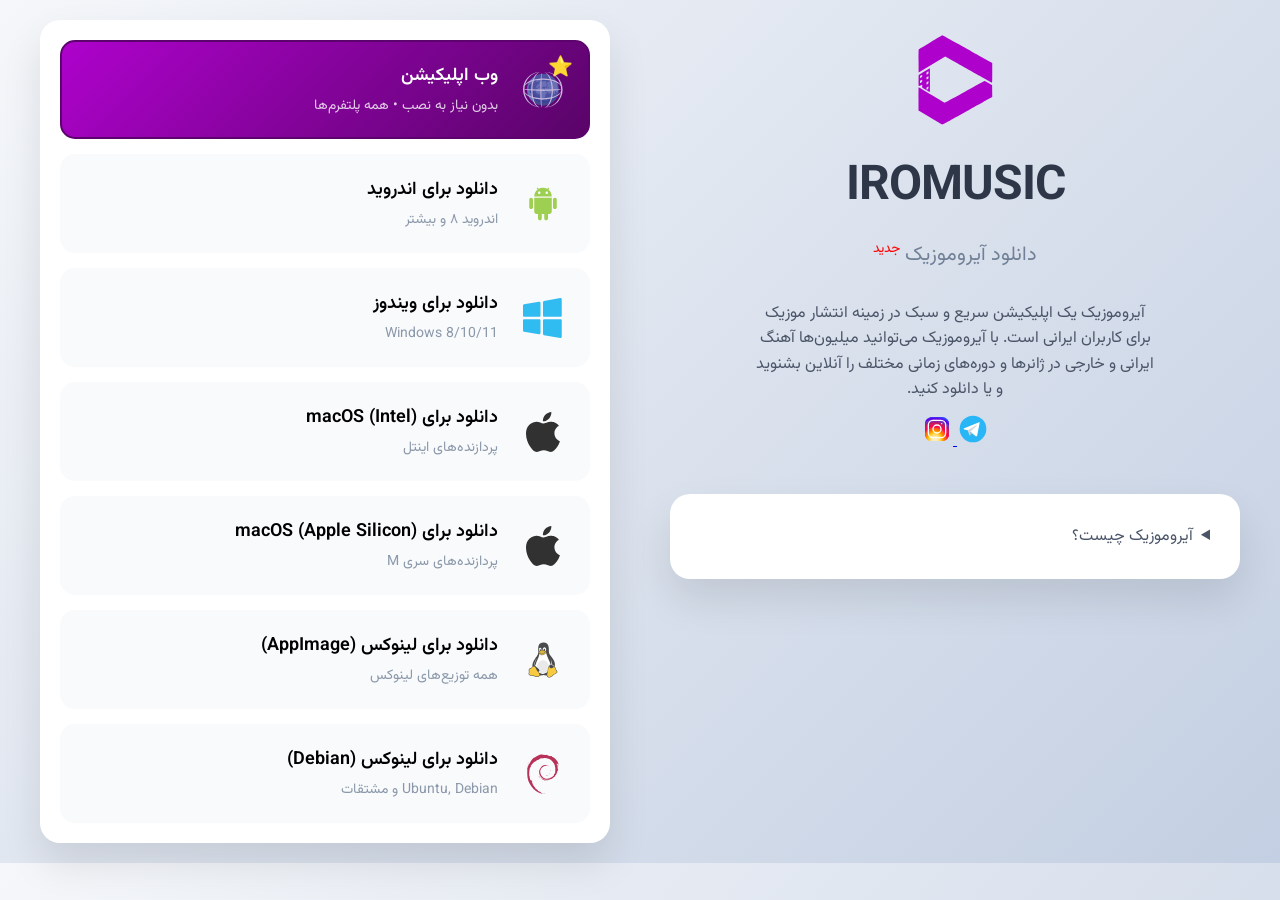
==== commit 3b1cad3c: "Update index.html" ====
--- a/index.html
+++ b/index.html
@@ -3,8 +3,17 @@
 <head>
     <meta charset="utf-8">
     <meta name="viewport" content="width=device-width,initial-scale=1">
+    <meta name="robots" content="index,follow,max-image-preview:large,max-snippet:-1,max-video-preview:-1">
+    <meta name="author" content="Iromusic">
+    <meta name="theme-color" content="#ae02cc">
     <meta name="color-scheme" content="light only">
     <meta name="mobile-web-app-capable" content="yes">
+    <meta name="apple-mobile-web-app-capable" content="yes">
+    <meta name="application-name" content="Iromusic">
+    <link rel="canonical" href="https://iromusic.github.io/">
+    <link rel="alternate" href="https://iromusic.github.io/" hreflang="fa-IR">
+    <link rel="alternate" href="https://iromusic.github.io/" hreflang="en">
+    <link rel="alternate" href="https://iromusic.github.io/" hreflang="x-default">
     <link rel="icon" href="/favicon.iconset/icon_16x16.png" type="image/png" sizes="16x16">
     <link rel="icon" href="/favicon.iconset/icon_32x32.png" type="image/png" sizes="32x32">
     <link rel="icon" href="/favicon.iconset/icon_64x64.png" type="image/png" sizes="64x64">
@@ -12,281 +21,30 @@
     <link rel="icon" href="/favicon.iconset/icon_256x256.png" type="image/png" sizes="256x256">
     <link rel="icon" href="/favicon.iconset/icon_512x512.png" type="image/png" sizes="512x512">
     <link rel="icon" href="/favicon.svg" type="image/svg+xml">
-    <meta name="description" content="دانلود آیروموزیک - Download IROMUSIC - Streaming online musics, movies and TV-Shows">
-    <title>دانلود آیروموزیک | Download IROMUSIC</title>
-    <link href="https://fonts.googleapis.com/css2?family=Vazirmatn:wght@300;400;500;600;700&display=swap" rel="stylesheet">
-    <style>
-        * {
-            margin: 0;
-            padding: 0;
-            box-sizing: border-box;
-        }
-
-        svg {
-            width: 40px;
-            height: 40px;
-            opacity: .8;
-        }
-
-        .app-logo svg {
-            width: 128px;
-            height: 128px;
-            opacity: 1;
-        }
-
-        body {
-            font-family: 'Vazirmatn', sans-serif;
-            background: linear-gradient(135deg, #f5f7fa 0%, #c3cfe2 100%);
-            display: flex;
-            align-items: center;
-            justify-content: center;
-            padding: 20px;
-        }
-
-        .container {
-            max-width: 1200px;
-            width: 100%;
-            display: grid;
-            grid-template-columns: 1fr 1fr;
-            gap: 60px;
-        }
-
-        .seo {
-            margin-top: 15px;
-            color: #4a5568;
-            text-align: right;
-        }
-
-        .download-section {
-            background: white;
-            border-radius: 20px;
-            padding: 20px;
-            box-shadow: 0 20px 40px rgba(0, 0, 0, 0.1);
-        }
-
-        .download-title {
-            font-size: 24px;
-            font-weight: 600;
-            color: #2d3748;
-            margin-bottom: 30px;
-            text-align: center;
-        }
-
-        .download-options {
-            display: flex;
-            flex-direction: column;
-            gap: 15px;
-        }
-
-        .download-option {
-            display: flex;
-            align-items: center;
-            padding: 20px;
-            border-radius: 15px;
-            background: #f8fafc;
-            border: 2px solid transparent;
-            transition: all 0.3s ease;
-            cursor: pointer;
-            text-decoration: none;
-            color: inherit;
-        }
-
-        .download-option:hover {
-            background: #f9d8ff;
-            transform: translateY(-2px);
-        }
-
-        .download-option.featured {
-            background: linear-gradient(135deg, #667eea 0%, #764ba2 100%);
-            color: white;
-        }
-
-        .download-option.featured:hover {
-            background: linear-gradient(135deg, #5a67d8 0%, #6b46c1 100%);
-        }
-
-        .download-option.suggested {
-            background: linear-gradient(135deg, #ae02cc 0%, #590468 100%);
-            color: white;
-            border: 2px solid #5d036d;
-            position: relative;
-            overflow: hidden;
-        }
-
-        .download-option.suggested::before {
-            content: '⭐';
-            position: absolute;
-            top: 10px;
-            right: 15px;
-            font-size: 20px;
-            animation: sparkle 2s infinite;
-        }
-
-        @keyframes sparkle {
-            0%, 100% { transform: scale(1) rotate(0deg); }
-            50% { transform: scale(1.2) rotate(180deg); }
-        }
-
-        .download-option.suggested:hover {
-            background: linear-gradient(135deg, #9d02b8 0%, #520360 100%);
-            transform: translateY(-3px);
-        }
-
-        .download-option.webapp {
-            background: linear-gradient(135deg, #10b981 0%, #059669 100%);
-            color: white;
-        }
-
-        .download-option.webapp:hover {
-            background: linear-gradient(135deg, #059669 0%, #047857 100%);
-        }
-
-        .platform-icon {
-            width: 50px;
-            height: 50px;
-            margin-left: 20px;
-            display: flex;
-            align-items: center;
-            justify-content: center;
-            font-size: 28px;
-            border-radius: 12px;
-            transition: all 0.3s ease;
-        }
-
-        .download-option:hover .platform-icon {
-            transform: scale(1.1) rotate(5deg);
-        }
-
-        .platform-info {
-            flex: 1;
-        }
-
-        .platform-name {
-            font-size: 18px;
-            font-weight: 600;
-            margin-bottom: 5px;
-        }
-
-        .platform-desc {
-            font-size: 14px;
-            color: #718096;
-            opacity: 0.8;
-        }
-
-        .version-badge {
-            background: #e53e3e;
-            color: white;
-            padding: 4px 12px;
-            border-radius: 20px;
-            font-size: 12px;
-            font-weight: 600;
-            margin-right: 10px;
-        }
-
-        .app-section {
-            text-align: center;
-        }
-
-        .app-logo {
-            width: 120px;
-            height: 120px;
-            margin: 0 auto 10px;
-            display: flex;
-            align-items: center;
-            justify-content: center;
-            position: relative;
-        }
-
-        .app-title {
-            font-size: 48px;
-            font-weight: 700;
-            color: #2d3748;
-            margin-bottom: 10px;
-            letter-spacing: -1px;
-        }
-
-        .app-subtitle {
-            font-size: 20px;
-            color: #718096;
-            margin-bottom: 30px;
-            font-weight: 400;
-        }
-
-        .app-description {
-            font-size: 16px;
-            line-height: 1.6;
-            color: #4a5568;
-            max-width: 400px;
-            margin: 0 auto;
-        }
-
-        .features {
-            margin-top: 40px;
-            display: grid;
-            grid-template-columns: repeat(2, 1fr);
-            gap: 20px;
-        }
-
-        .feature {
-            text-align: center;
-            padding: 20px;
-            background: rgba(255, 255, 255, 0.7);
-            border-radius: 15px;
-            backdrop-filter: blur(10px);
-        }
-
-        .feature-icon {
-            font-size: 24px;
-            margin-bottom: 10px;
-        }
-
-        .feature-title {
-            font-size: 14px;
-            font-weight: 600;
-            color: #2d3748;
-            margin-bottom: 5px;
-        }
-
-        .feature-desc {
-            font-size: 12px;
-            color: #718096;
-        }
-
-        @media (max-width: 768px) {
-            .container {
-                grid-template-columns: 1fr;
-                gap: 40px;
-            }
-
-            .app-title {
-                font-size: 36px;
-            }
-
-            .features {
-                grid-template-columns: 1fr;
-            }
-        }
-
-        .download-btn {
-            background: linear-gradient(135deg, #ae02cc 0%, #667eea 100%);
-            color: white;
-            border: none;
-            padding: 15px 30px;
-            border-radius: 25px;
-            font-size: 16px;
-            font-weight: 600;
-            cursor: pointer;
-            transition: all 0.3s ease;
-            text-decoration: none;
-            display: inline-block;
-            margin-top: 20px;
-        }
-
-        .download-btn:hover {
-            transform: translateY(-2px);
-            box-shadow: 0 10px 25px rgba(174, 2, 204, 0.3);
-        }
-    </style>
+    <meta name="description"
+          content="دانلود آیروموزیک مستقیم برای Android APK، iOS، Windows، macOS و Linux. Iromusic app download، Iromusic live، کانال تلگرام آیروموزیک، و راهنمای رفع مشکل باز نشدن ایرو موزیک.">
+    <meta name="keywords"
+          content="Iromusic app,Iromusic Windows,Iromusic ios,Iromusic apk,Iromusic live,Iromusic app download,دانلود ایروموزیک,دانلود آیروموزیک مستقیم,چرا ایرو موزیک باز نمیشه,دانلود آیروموزیک قدیمی,کانال ایرو موزیک,ایرو موزیک مود شده,ایرو موزیک فارسروید,دانلود آیروموزیک از گوگل پلی,آیروموزیک برای اندروید,کانال تلگرام آیروموزیک,آیروموزیک فیلم,آیروموزیک برای ایفون,Iromusic 4.2 0">
+    <meta property="og:type" content="website">
+    <meta property="og:site_name" content="Iromusic">
+    <meta property="og:locale" content="fa_IR">
+    <meta property="og:title" content="دانلود آیروموزیک | Iromusic App Download">
+    <meta property="og:description"
+          content="دانلود مستقیم آیروموزیک برای اندروید، iOS، ویندوز، مک و لینوکس + نسخه وب.">
+    <meta property="og:url" content="https://iromusic.github.io/">
+    <meta property="og:image" content="https://iromusic.github.io/favicon.iconset/icon_512x512.png">
+    <meta name="twitter:card" content="summary_large_image">
+    <meta name="twitter:title" content="دانلود آیروموزیک | Iromusic App Download">
+    <meta name="twitter:description"
+          content="Iromusic app download for Android APK, iOS, Windows, macOS, Linux and Web.">
+    <meta name="twitter:image" content="https://iromusic.github.io/favicon.iconset/icon_512x512.png">
+    <title>دانلود آیروموزیک مستقیم | Iromusic App Download for Android, iOS, Windows</title>
+    <link rel="preconnect" href="https://fonts.googleapis.com">
+    <link rel="preconnect" href="https://fonts.gstatic.com" crossorigin>
+    <link href="https://fonts.googleapis.com/css2?family=Vazirmatn:wght@300;400;500;600;700&display=swap"
+          rel="stylesheet">
+    <link href="style.css"
+          rel="stylesheet">
 </head>
 <body>
 <div class="container">
@@ -294,37 +52,7 @@
     <!-- App Section -->
     <div class="app-section">
         <div class="app-logo">
-            <svg version="1.0" xmlns="http://www.w3.org/2000/svg"
-                 width="512.000000pt" height="512.000000pt" viewBox="0 0 512.000000 512.000000"
-                 preserveAspectRatio="xMidYMid meet">
-
-                <g transform="translate(0.000000,512.000000) scale(0.100000,-0.100000)"
-                   fill="#ae02cc" stroke="none">
-                    <path d="M1582 4071 c-255 -153 -467 -282 -473 -288 -6 -6 -8 -185 -7 -466 l3
--457 532 319 532 318 338 -189 c186 -104 433 -243 548 -307 116 -65 380 -213
-587 -330 208 -116 384 -214 393 -217 13 -5 15 40 15 392 l0 399 -128 69 c-70
-38 -176 97 -237 131 -60 34 -155 87 -210 117 -55 31 -170 95 -255 143 -85 49
--216 122 -290 163 -74 41 -189 105 -255 142 -303 170 -614 340 -621 340 -5 0
--217 -126 -472 -279z"/>
-                    <path d="M1330 2897 l-225 -134 -3 -209 -2 -209 30 -17 c16 -9 30 -13 30 -7 0
-11 59 49 78 49 15 0 17 -71 2 -86 -8 -8 -7 -14 2 -21 33 -25 310 -185 314
--181 2 3 3 217 2 476 l-3 472 -225 -133z m170 -35 c0 -46 -2 -49 -40 -71 l-40
--22 0 48 c0 46 2 50 38 71 20 12 38 22 40 22 1 0 2 -22 2 -48z m-250 -135 c0
--37 -6 -47 -40 -70 -39 -27 -50 -22 -50 23 0 34 5 43 37 64 43 29 53 26 53
--17z m250 -62 c0 -40 -4 -47 -32 -65 -18 -11 -36 -20 -40 -20 -5 0 -8 20 -8
-44 0 39 4 47 33 64 17 11 35 21 40 21 4 1 7 -19 7 -44z m-252 -137 c-2 -35 -9
--46 -37 -65 -19 -13 -38 -23 -42 -23 -5 0 -9 20 -9 44 0 39 4 47 33 64 50 31
-59 28 55 -20z m252 -62 c0 -40 -3 -46 -36 -65 -19 -12 -37 -21 -40 -21 -2 0
--4 20 -4 45 0 40 4 47 33 65 17 11 35 20 40 20 4 0 7 -20 7 -44z m0 -210 c0
--40 -4 -47 -34 -65 -18 -12 -36 -21 -40 -21 -3 0 -6 20 -6 45 0 40 4 47 33 65
-17 11 35 20 40 20 4 0 7 -20 7 -44z"/>
-                    <path d="M3315 2289 c-458 -258 -1153 -639 -1165 -639 -5 0 -241 140 -525 310
--284 171 -518 310 -521 310 -2 0 -4 -208 -4 -463 l0 -462 473 -284 c259 -156
-477 -284 482 -284 6 0 66 32 135 70 69 39 258 143 420 233 162 90 399 222 525
-293 127 71 275 155 330 185 55 30 150 83 210 117 61 34 170 94 243 134 l132
-73 -2 236 -3 237 -145 82 c-80 45 -152 82 -160 82 -8 0 -199 -103 -425 -230z"/>
-                </g>
-            </svg>
+            <img width="128" height="128" alt="IROMUSIC Logo" src="favicon.svg">
         </div>
         <h1 class="app-title">IROMUSIC</h1>
         <p class="app-subtitle">
@@ -333,35 +61,70 @@
         </p>
         <p class="app-description">
             آیروموزیک یک اپلیکیشن سریع و سبک در زمینه انتشار موزیک برای کاربران ایرانی است.
-            با آیروموزیک می‌توانید میلیون‌ها آهنگ ایرانی و خارجی در ژانرها و دوره‌های زمانی مختلف را آنلاین بشنوید و یا دانلود کنید.
+            با آیروموزیک می‌توانید میلیون‌ها آهنگ ایرانی و خارجی در ژانرها و دوره‌های زمانی مختلف را آنلاین بشنوید و یا
+            دانلود کنید.
         </p>
+
+        <div style="text-align: center; padding: 10px">
+            <a href="https://t.me/Iromusic_club" title="Join to Iromusic Telegram channel">
+                <img width="32" height="32" alt="Join to Iromusic Telegram channel" src="socials/telegram.svg">
+            </a>
+            <a href="https://www.instagram.com/iranmood" title="Follow Iromusic on Instagram">
+                <img width="32" height="32" alt="Follow Iromusic on Instagram" src="socials/instagram.svg">
+            </a>
+        </div>
 
         <details class="seo download-section">
             <summary style="padding: 10px">آیروموزیک چیست؟</summary>
             <div class="seo-inner" style="padding-top: 10px">
-                <h3>دانلود آیروموزیک | Download Iromusic</h3>
-                <p>آیروموزیک یک اپلیکیشن سریع و سبک در زمینه انتشار موزیک برای کاربران ایرانی است. با آیروموزیک می‌توانید میلیون‌ها آهنگ ایرانی و خارجی در ژانرها و دوره‌های زمانی مختلف را آنلاین بشنوید و یا دانلود کنید.</p>
-                <p>شما می‌توانید <strong>دانلود ایرو</strong> را برای اندروید، ویندوز، macOS و لینوکس انجام دهید. <strong>Download iromusic</strong> و <strong>dl iromusic</strong> برای دسترسی سریع به میلیون‌ها آهنگ. <strong>آیروموزیک رایگان</strong> و <strong>دانلود موزیک ایرانی</strong> با کیفیت بالا در دسترس شماست.</p>
-                <p>دانلود آخرین نسخه آیروموزیک (نسخه ۵.۰.۵) از این صفحه امکان‌پذیر است. اپلیکیشن موزیک ایرانی آیروموزیک با رابط کاربری ساده و سریع، بهترین تجربه گوش دادن به موزیک را برای شما فراهم می‌کند. <strong>آیروموزیک جدید</strong> با قابلیت‌های پیشرفته برای <strong>پخش آهنگ ایرانی</strong> و خارجی.</p>
-                <h4>چگونه آیروموزیک را دانلود کنیم؟</h4>
-                <p>برای <strong>دانلود اپلیکیشن آیروموزیک</strong>، کافیست روی دکمه دانلود مربوط به سیستم عامل خود کلیک کنید. <strong>دانلود آیروموزیک برای اندروید</strong>، <strong>دانلود آیروموزیک برای ویندوز</strong>، <strong>دانلود آیروموزیک برای مک</strong> و <strong>دانلود آیروموزیک برای لینوکس</strong> همگی از این صفحه در دسترس هستند. <strong>Iromusic apk download</strong> برای اندروید و <strong>iromusic exe download</strong> برای ویندوز.</p>
-                <h4>ویژگی‌های اپلیکیشن موزیک آیروموزیک</h4>
-                <p><strong>اپ آیروموزیک</strong> با قابلیت‌های متنوعی مانند پخش آنلاین موزیک، دانلود آهنگ، جستجوی پیشرفته، پخش لیست‌های پخش و پشتیبانی از تمامی فرمت‌های صوتی در دسترس شماست. <strong>نصب آیروموزیک</strong> و <strong>نصب ایروموزیک</strong> بسیار ساده است. <strong>Music streaming app</strong> با <strong>offline music download</strong> و <strong>playlist management</strong>.</p>
-                <h4>دانلود رایگان آیروموزیک</h4>
-                <p><strong>دانلود رایگان آیروموزیک</strong> و <strong>دانلود رایگان ایروموزیک</strong> از این صفحه امکان‌پذیر است. <strong>Iromusic free download</strong> و <strong>download iromusic free</strong> برای تمامی کاربران در دسترس است. <strong>دانلود نسخه جدید آیروموزیک</strong> و <strong>دانلود نسخه جدید ایروموزیک</strong> به صورت منظم منتشر می‌شود. <strong>Free music app</strong> بدون نیاز به پرداخت هزینه.</p>
-                <h4>آیروموزیک برای موبایل و کامپیوتر</h4>
-                <p><strong>دانلود آیروموزیک موبایل</strong>، <strong>دانلود آیروموزیک کامپیوتر</strong>، <strong>دانلود آیروموزیک اندروید</strong>، <strong>دانلود آیروموزیک آیفون</strong>، <strong>دانلود آیروموزیک iOS</strong> و <strong>دانلود آیروموزیک دسکتاپ</strong> همگی از این صفحه در دسترس هستند. <strong>Iromusic app download</strong> و <strong>iro music download</strong> برای تمامی پلتفرم‌ها. <strong>Mobile music app</strong> و <strong>desktop music player</strong> در یک اپلیکیشن.</p>
-                <h4>سوالات متداول درباره دانلود آیروموزیک</h4>
-                <p><strong>آیا آیروموزیک رایگان است؟</strong> بله، <strong>دانلود و نصب آیروموزیک</strong> کاملاً رایگان است. <strong>آخرین نسخه آیروموزیک</strong> چیست؟ نسخه ۵.۰.۵ آخرین نسخه <strong>اپلیکیشن موزیک آیروموزیک</strong> است. <strong>آیروموزیک برای چه سیستم‌عامل‌هایی در دسترس است؟</strong> <strong>آیروموزیک</strong> برای اندروید، iOS، ویندوز، macOS و لینوکس در دسترس است. <strong>How to download iromusic?</strong> Simply click the download button for your platform.</p>
-                <h4>لینک دانلود مستقیم آیروموزیک</h4>
-                <p><strong>لینک دانلود آیروموزیک</strong>، <strong>لینک دانلود ایروموزیک</strong>، <strong>دانلود مستقیم آیروموزیک</strong> و <strong>دانلود مستقیم ایروموزیک</strong> از این صفحه در دسترس است. <strong>Direct download iromusic</strong> و <strong>iromusic download link</strong> برای تمامی پلتفرم‌ها. <strong>Fast download</strong> و <strong>secure download</strong> برای تمامی کاربران.</p>
-                <h4>آیروموزیک - بهترین اپلیکیشن موزیک ایرانی</h4>
-                <p><strong>آیروموزیک</strong> به عنوان یکی از بهترین <strong>اپلیکیشن‌های موزیک ایرانی</strong> شناخته می‌شود. <strong>دانلود برنامه موزیک</strong> و <strong>دانلود نرم افزار موزیک</strong> با کیفیت بالا. <strong>Iranian music app</strong> و <strong>Persian music player</strong> برای گوش دادن به <strong>آهنگ ایرانی</strong> و <strong>موزیک فارسی</strong>. <strong>Best music app for Iranians</strong> با دسترسی به <strong>millions of songs</strong>.</p>
+                <h2>دانلود آیروموزیک | Iromusic App Download</h2>
+                <p>
+                    آیروموزیک یک سرویس پخش و دانلود موسیقی است که کاربران با عبارت‌هایی مثل
+                    <strong>Iromusic app</strong>، <strong>Iromusic live</strong>،
+                    <strong>دانلود ایروموزیک</strong> و <strong>دانلود آیروموزیک مستقیم</strong>
+                    آن را جستجو می‌کنند.
+                </p>
+                <p>
+                    در این صفحه می‌توانید نسخه رسمی <strong>Iromusic APK</strong> برای اندروید،
+                    نسخه <strong>Iromusic Windows</strong> برای ویندوز، نسخه macOS و Linux و همچنین نسخه وب را دانلود کنید.
+                    برای کاربران iPhone نیز نسخه وب به عنوان <strong>Iromusic iOS</strong> در دسترس است.
+                </p>
+
+                <h3>راهنمای سریع دانلود</h3>
+                <p>
+                    اگر دنبال <strong>Iromusic app download</strong> هستید، از دکمه‌های همین صفحه استفاده کنید تا
+                    فایل مستقیم و امن دریافت کنید. برای عباراتی مثل
+                    <strong>دانلود آیروموزیک از گوگل پلی</strong> نیز می‌توانید نسخه رسمی منتشرشده را بررسی کنید.
+                </p>
+
+                <h3>سوالات متداول کاربران</h3>
+                <p>
+                    <strong>چرا ایرو موزیک باز نمیشه؟</strong> معمولاً با آپدیت به آخرین نسخه، بررسی اینترنت، پاک‌کردن کش
+                    و نصب مجدد نسخه رسمی مشکل رفع می‌شود.
+                </p>
+                <p>
+                    <strong>دانلود آیروموزیک قدیمی</strong> یا <strong>Iromusic 4.2 0</strong>:
+                    اگر برای سازگاری دستگاه به نسخه قدیمی نیاز دارید، فقط از لینک‌های رسمی استفاده کنید.
+                </p>
+                <p>
+                    <strong>ایرو موزیک مود شده</strong> یا دانلود از منابع متفرقه مانند
+                    <strong>ایرو موزیک فارسروید</strong>: برای امنیت حساب و دستگاه، پیشنهاد می‌شود فقط نسخه رسمی نصب شود.
+                </p>
+                <p>
+                    <strong>کانال ایرو موزیک</strong> و <strong>کانال تلگرام آیروموزیک</strong>:
+                    اطلاعیه‌های آپدیت و خبرهای رسمی از کانال‌های رسمی شبکه اجتماعی Iromusic منتشر می‌شود.
+                </p>
+                <p>
+                    <strong>آیروموزیک فیلم</strong>: محتوای چندرسانه‌ای و استریم آنلاین به مرور در دسترس قرار می‌گیرد.
+                </p>
+                <p>
+                    <strong>آیروموزیک برای ایفون</strong>:
+                    برای iOS می‌توانید نسخه وب را باز کنید و به Home Screen اضافه کنید.
+                </p>
             </div>
         </details>
 
     </div>
-
 
 
     <!-- Download Section -->
@@ -370,7 +133,50 @@
             <!-- Suggested Installation -->
             <a href="https://web.iromusic.live" target="_blank" class="download-option suggested">
                 <div class="platform-icon">
-                    <svg viewBox="0 -54 1132 1132" class="icon"  version="1.1" xmlns="http://www.w3.org/2000/svg"><path d="M567.946541 498.230212m-449.210729 0a449.210729 449.210729 0 1 0 898.421459 0 449.210729 449.210729 0 1 0-898.421459 0Z" fill="#4766AC" /><path d="M974.667294 689.043576c-71.800471 152.636235-227.002729 258.397365-406.720753 258.397365-247.928471 0-449.210729-201.282259-449.210729-449.210729a446.969976 446.969976 0 0 1 79.366023-254.891671 447.066353 447.066353 0 0 0-42.477929 190.813365c0 247.928471 201.282259 449.210729 449.210729 449.210729 153.298824 0 288.755953-76.956612 369.832659-194.319059z" fill="#3F5A98" /><path d="M974.667294 689.043576c-81.076706 117.362447-216.533835 194.319059-369.832659 194.319059-247.928471 0-449.210729-201.282259-449.210729-449.210729a447.066353 447.066353 0 0 1 42.477929-190.813365 452.523671 452.523671 0 0 1 36.370071-45.947482c-1.264941 4.818824-2.4576 9.661741-3.56593 14.5408a447.861459 447.861459 0 0 0-26.443294 152.106165c0 247.916424 201.282259 449.210729 449.21073 449.210729 130.373271 0 247.856188-55.669459 329.944847-144.504471a442.849882 442.849882 0 0 1-8.950965 20.299294z" fill="#32539D" /><path d="M983.618259 668.744282c-82.088659 88.835012-199.571576 144.504471-329.944847 144.504471-247.928471 0-449.210729-201.294306-449.21073-449.210729 0-53.380518 9.324424-104.592565 26.443294-152.106165a449.825129 449.825129 0 0 0-11.155576 99.821929c0 247.928471 201.294306 449.210729 449.210729 449.21073 132.264659 0 251.253459-57.283765 333.486683-148.371577a446.476047 446.476047 0 0 1-18.829553 56.151341z" fill="#3A5AA3" /><path d="M299.297129 835.764706c-66.427482-40.164894-91.099859-60.259388-128.469835-128.49393a436.946824 436.946824 0 0 1-53.741929-210.582588c0-90.569788 27.467294-174.778729 74.523106-244.736 15.022682-22.335247 51.802353-45.911341 70.547576-65.078212-16.070776 21.877459-50.007341 48.031624-62.114635 72.764236-50.163953 102.484329-64.9216 226.930447-32.635483 351.159717a530.937976 530.937976 0 0 0 31.563295 88.618165c31.623529 68.716424 46.4896 90.461365 100.327905 136.348612zM615.929976 452.367059s14.179388-19.178918 47.091953-1.590212c0 0 11.974776-0.999906 22.564142-13.239718 0 0 23.768847 0.469835 45.887247 37.418165 0 0 28.370824 3.590024-6.878871-35.032847s-63.957835-24.503718-61.837553-40.743153c2.120282-16.239435 26.876988-12.010918 34.948518-32.346353 8.071529-20.323388-18.287435-41.791247-27.696188-54.970729-9.4208-13.179482 0-25.033788 30.117647-21.263059 30.117647 3.758682 37.815718-8.493176 27.660047-23.262871-10.155671-14.781741 20.564329-14.625129 38.646964-4.529694 18.070588 10.083388 77.438494 12.227765 86.847247-0.758964 9.4208-12.986729 33.888376-58.548706 50.838589-15.251577 16.938165 43.297129 62.909741 26.4192 72.679906 149.937694 9.758118 123.518494 23.9616 136.854588 6.312658 178.922918-17.648941 42.056282-46.176376-19.275294-59.705223-30.744094-13.540894-11.4688-17.950118 2.060047-17.359812 29.418917 0.590306 27.346824-3.818918 84.413741-18.528376 68.535718-14.709459-15.890071-43.875388-119.326118-69.740424-96.581271s-37.924141 86.281035-73.222023 73.631624c-35.297882-12.649412-12.806024-42.694776-42.453836-53.0432-29.647812-10.360471-59.982306-10.986918-63.319341-34.346165-3.324988-23.371294-24.961506-6.686118-20.588423-36.514635 4.361035-29.816471-7.9872-38.213271-2.264848-43.646494z" fill="#6C8CC7" /><path d="M932.779671 655.384094s-1.168565 12.143435 1.457694 10.950777c2.614212-1.180612 2.806965-1.481788 4.336941-0.144565 1.529976 1.337224 1.542024-3.614118 3.879153-3.577977 2.337129 0.024094-0.084329 2.987671 1.8432 3.084047 1.927529 0.096376 4.686306-20.672753 8.541365-31.394635 0 0 4.698353-2.770824 0.722823-11.083294-3.975529-8.312471 8.794353-20.853459 2.529882-23.021929-6.264471-2.168471-3.373176 11.336282-8.673882 16.155106-5.300706 4.818824-1.204706 10.119529-1.566118 14.697411s0.771012 5.878965-6.300611 6.915012c-7.071624 1.036047-9.481035 13.564988-6.770447 17.420047zM375.687529 282.045741s-15.335906-24.082071 14.576942-38.201223c29.912847-14.107106 8.432941-23.624282 9.974964-29.455059 1.529976-5.818729 23.624282-15.492518 37.586824-8.432941 13.950494 7.059576 17.480282 6.902965 30.527247 6.131953 13.034918-0.758965 42.514071 22.419576 16.576753 24.708517-25.937318 2.300988-18.419953 21.624471-32.225883 27.611859-13.805929 5.975341-22.515953 5.674165-41.333458 6.204235-18.805459 0.542118-6.686118 9.288282-18.347671 15.420236-11.661553 6.144-12.119341 1.686588-17.335718-3.987577zM413.768282 389.240471s-31.117553-15.733459-35.96047 15.094964c-4.842918 30.828424-4.469459 56.476612 13.324047 52.187859 17.793506-4.3008 32.647529-0.493929 50.320565-26.383059 17.673035-25.901176 22.949647-32.033129 45.899294-9.577411 22.949647 22.455718 32.418635 51.669835 53.392564 22.311152 20.973929-29.370729 16.685176-6.228329 37.056753-24.889223 20.371576-18.648847 39.791435 8.938918 72.005271 11.239906 32.213835 2.300988 7.360753-2.915388 0.6144-26.684235 0 0 11.806118-7.288471 5.517553-25.238589-6.288565-17.950118 11.420612-6.276518 12.20367-7.252329 0.783059-0.987859 30.539294-3.457506 16.889977-21.696753-13.649318-18.251294-22.383435-3.698447-33.984753-34.430494-11.601318-30.744094 10.577318-66.993694-28.672-63.704847 0 0-35.189459 34.767812-68.824847 19.178917-33.647435-15.576847-71.414965-7.686024-85.799153 15.709365-14.384188 23.395388-11.504941 18.407906-13.998682 41.803294-2.493741 23.395388-22.359341 36.370071-46.754636 32.382494-24.383247-3.987576 6.023529 28.455153 6.770447 29.948989z" fill="#6C8CC7" /><path d="M375.157459 488.785318s41.321412-10.071341 58.355953-30.201977c17.034541-20.130635 20.708894-13.938447 26.780612-36.815812 0 0 14.468518-14.239624 40.586541 38.020518 0 0 28.768376 36.189365 50.103717-10.553223 0 0 7.902871-14.143247 27.081789 19.178917 0 0 10.794165 10.300235 19.6608-11.264 0 0 13.661365 6.951153 1.4336 37.394071s9.179859 25.527718 22.299105 28.900894c13.1072 3.361129-2.999718 25.094024 17.974212 44.188612 20.973929 19.106635 43.273035 6.276518 54.091294 9.890635 10.818259 3.626165-65.222776 57.368094-62.969976 92.955106 2.240753 35.574965 19.106635 46.622118-26.961318 62.729035-46.067953 16.106918-13.854118 20.961882-15.444329 29.912847-1.602259 8.963012-16.456282 29.948988-40.02033 28.840659-23.564047-1.096282-22.576188 17.311624-36.442353-10.179765-13.866165-27.491388-42.875482-44.453647-16.420141-82.811482 26.455341-38.357835-22.467765-34.334118-15.191341-64.246965 7.288471-29.912847-26.913129-4.071906-46.561882-16.347859-19.648753-12.263906-71.836612-7.059576-68.848941-71.4752 2.999718-64.415624-26.358965-17.648941 10.492988-58.115011M217.895153 233.990024s66.812988-81.498353 83.594541-83.305412c0 0-11.685647 20.082447-11.685647 23.371294 0 3.300894-11.420612 7.625788-2.493741 19.215059 0 0 4.168282 2.951529 5.228423 8.734117 1.060141 5.794635 3.023812 7.854682 16.865883-4.324894 0 0 8.734118 0.843294 9.228047 10.553224 0.493929 9.721976 2.156424 7.071624 4.806776 9.721976 2.6624 2.650353-9.613553 14.287812-36.418259 15.865977 0 0-17.058635 1.746824-26.961317 17.456188-9.890635 15.709365-9.264188 17.2032-8.240188 16.889976 1.024-0.313224 45.321035-38.646965 58.512564-27.56367 0 0 4.553788 2.6624-9.974964 11.938635 0 0-5.963294 5.336847 9.974964 13.661365 15.950306 8.324518-10.131576 17.745318-9.758117 23.274917 0.373459 5.5296 10.938729 12.625318 2.072094 15.950306-8.854588 3.337035-32.9728-1.626353-35.791812 0.879436-2.819012 2.517835-1.108329 2.8672-3.770729 5.03567-2.6624 2.156424-7.445082 2.505788-4.577883 11.288094 2.8672 8.770259 4.397176 21.865412-30.238117 13.022871 0 0 9.661741-12.468706 4.565835-13.793882-5.107953-1.337224-7.939012-0.554165-15.552753 16.721317 0 0-24.070024 31.454871-42.718871 41.755106 0 0-6.999341 14.757647-7.445082 22.166588 0 0-4.963388 3.710494-5.650071-5.156141-0.698729-8.854588-4.144188-12.251859-6.975247-8.035388-2.831059 4.204424-3.903247 17.311624-1.951623 22.961694 1.951624 5.662118 8.228141 14.191435-6.890918 41.682824 0 0-10.011106 19.733082 7.66193 33.876329s60.018447 85.775059 46.116141 97.761882c-13.902306 11.986824 12.986729 6.529506 19.347576 11.794071 6.360847 5.264565 3.457506 8.722071 13.986636 11.312188 10.517082 2.590118 7.601694 25.527718 34.11727 39.369788 26.503529 13.842071-4.686306 34.394353 1.831153 47.272659s9.071435 37.972329-7.999247 46.98353c-17.058635 9.0112-0.120471 30.683859 7.999247 38.731294 8.119718 8.059482 47.236518 57.922259 41.285271 58.295717-5.9392 0.385506-85.004047-31.695812-125.000283-129.855247-39.996235-98.171482-53.380518-134.409035-55.585129-174.802823-2.204612-40.405835 1.120376-151.407435 28.491294-194.451577 27.358871-43.056188 12.107294-44.465694 59.994353-106.255058zM656.7936 768.265035s-15.612988 23.335153-0.349365 24.961506c15.251576 1.614306 14.179388 2.8672 17.588706-9.167812 3.409318-12.022965 7.180047-17.227294 16.516518-24.588047s7.180047-20.467953 6.288565-29.262306c-0.903529-8.8064-5.144094-16.877929-8.228142-6.107858-3.084047 10.770071 1.2288 14.5408-10.083388 16.697223-11.312188 2.156424-10.950776-1.252894-13.649318 6.999341-2.686494 8.264282-10.227953 8.083576-8.613647 13.649318 1.614306 5.565741 0.530071 6.818635 0.530071 6.818635z" fill="#6C8CC7" /><path d="M528.384 29.057506c-19.468047 0-35.273788 218.762541-35.273788 488.207059 0 269.456565 15.805741 488.207059 35.273788 488.207059-4.867012-122.048753-8.818447-298.791153-8.818447-488.207059 0-189.415906 3.951435-366.146259 8.818447-488.207059z" fill="#DEE5F6" /><path d="M18.697035 487.171012c0 28.949082 237.796894 52.452894 530.697036 52.452894s530.697035-23.503812 530.697035-52.452894c-132.674259 7.240282-324.800753 13.119247-530.697035 13.119247s-398.022776-5.878965-530.697036-13.119247z" fill="#DEE5F6" /><path d="M484.424282 10.252047c-139.251953 0-252.3136 224.087341-252.3136 500.097506 0 276.022212 113.061647 500.109553 252.3136 500.109553-120.157365-22.853271-217.714447-239.073882-217.714447-500.109553 0-261.023624 97.557082-477.244235 217.714447-500.097506z" fill="#DEE5F6" /><path d="M30.3104 527.7696c0 139.264 235.965741 252.325647 526.613082 252.325647s526.625129-113.061647 526.62513-252.325647c-24.070024 120.157365-251.759435 217.714447-526.62513 217.714447S54.380424 647.926965 30.3104 527.7696z" fill="#DEE5F6" /><path d="M477.3888 0C213.907576 0 0 223.135624 0 497.965176 0 772.806776 213.907576 995.930353 477.3888 995.930353c-241.230306-14.022776-437.067294-232.327529-437.067294-497.965177S236.158494 14.022776 477.3888 0zM643.409318 5.12c263.469176 0 477.376753 223.135624 477.376753 497.965176 0 274.8416-213.907576 497.965176-477.376753 497.965177 241.218259-14.010729 437.055247-232.315482 437.055247-497.965177 0-265.637647-195.836988-483.9424-437.055247-497.965176z" fill="#DEE5F6" /><path d="M595.437929 19.6608c139.264 0 252.325647 224.087341 252.325647 500.097506 0 276.022212-113.061647 500.109553-252.325647 500.109553C715.595294 997.014588 813.152376 780.793976 813.152376 519.758306c0-261.023624-97.557082-477.244235-217.714447-500.097506z" fill="#DEE5F6" /><path d="M28.178071 440.464565c0-139.264 238.748612-252.325647 532.829364-252.325647 294.080753 0 532.829365 113.061647 532.829365 252.325647-24.359153-120.169412-254.723012-217.726494-532.829365-217.726494S52.537224 320.295153 28.178071 440.464565z" fill="#DEE5F6" /></svg>
+                    <svg viewBox="0 -54 1132 1132" class="icon" version="1.1" xmlns="http://www.w3.org/2000/svg">
+                        <path
+                            d="M567.946541 498.230212m-449.210729 0a449.210729 449.210729 0 1 0 898.421459 0 449.210729 449.210729 0 1 0-898.421459 0Z"
+                            fill="#4766AC"/>
+                        <path
+                            d="M974.667294 689.043576c-71.800471 152.636235-227.002729 258.397365-406.720753 258.397365-247.928471 0-449.210729-201.282259-449.210729-449.210729a446.969976 446.969976 0 0 1 79.366023-254.891671 447.066353 447.066353 0 0 0-42.477929 190.813365c0 247.928471 201.282259 449.210729 449.210729 449.210729 153.298824 0 288.755953-76.956612 369.832659-194.319059z"
+                            fill="#3F5A98"/>
+                        <path
+                            d="M974.667294 689.043576c-81.076706 117.362447-216.533835 194.319059-369.832659 194.319059-247.928471 0-449.210729-201.282259-449.210729-449.210729a447.066353 447.066353 0 0 1 42.477929-190.813365 452.523671 452.523671 0 0 1 36.370071-45.947482c-1.264941 4.818824-2.4576 9.661741-3.56593 14.5408a447.861459 447.861459 0 0 0-26.443294 152.106165c0 247.916424 201.282259 449.210729 449.21073 449.210729 130.373271 0 247.856188-55.669459 329.944847-144.504471a442.849882 442.849882 0 0 1-8.950965 20.299294z"
+                            fill="#32539D"/>
+                        <path
+                            d="M983.618259 668.744282c-82.088659 88.835012-199.571576 144.504471-329.944847 144.504471-247.928471 0-449.210729-201.294306-449.21073-449.210729 0-53.380518 9.324424-104.592565 26.443294-152.106165a449.825129 449.825129 0 0 0-11.155576 99.821929c0 247.928471 201.294306 449.210729 449.210729 449.21073 132.264659 0 251.253459-57.283765 333.486683-148.371577a446.476047 446.476047 0 0 1-18.829553 56.151341z"
+                            fill="#3A5AA3"/>
+                        <path
+                            d="M299.297129 835.764706c-66.427482-40.164894-91.099859-60.259388-128.469835-128.49393a436.946824 436.946824 0 0 1-53.741929-210.582588c0-90.569788 27.467294-174.778729 74.523106-244.736 15.022682-22.335247 51.802353-45.911341 70.547576-65.078212-16.070776 21.877459-50.007341 48.031624-62.114635 72.764236-50.163953 102.484329-64.9216 226.930447-32.635483 351.159717a530.937976 530.937976 0 0 0 31.563295 88.618165c31.623529 68.716424 46.4896 90.461365 100.327905 136.348612zM615.929976 452.367059s14.179388-19.178918 47.091953-1.590212c0 0 11.974776-0.999906 22.564142-13.239718 0 0 23.768847 0.469835 45.887247 37.418165 0 0 28.370824 3.590024-6.878871-35.032847s-63.957835-24.503718-61.837553-40.743153c2.120282-16.239435 26.876988-12.010918 34.948518-32.346353 8.071529-20.323388-18.287435-41.791247-27.696188-54.970729-9.4208-13.179482 0-25.033788 30.117647-21.263059 30.117647 3.758682 37.815718-8.493176 27.660047-23.262871-10.155671-14.781741 20.564329-14.625129 38.646964-4.529694 18.070588 10.083388 77.438494 12.227765 86.847247-0.758964 9.4208-12.986729 33.888376-58.548706 50.838589-15.251577 16.938165 43.297129 62.909741 26.4192 72.679906 149.937694 9.758118 123.518494 23.9616 136.854588 6.312658 178.922918-17.648941 42.056282-46.176376-19.275294-59.705223-30.744094-13.540894-11.4688-17.950118 2.060047-17.359812 29.418917 0.590306 27.346824-3.818918 84.413741-18.528376 68.535718-14.709459-15.890071-43.875388-119.326118-69.740424-96.581271s-37.924141 86.281035-73.222023 73.631624c-35.297882-12.649412-12.806024-42.694776-42.453836-53.0432-29.647812-10.360471-59.982306-10.986918-63.319341-34.346165-3.324988-23.371294-24.961506-6.686118-20.588423-36.514635 4.361035-29.816471-7.9872-38.213271-2.264848-43.646494z"
+                            fill="#6C8CC7"/>
+                        <path
+                            d="M932.779671 655.384094s-1.168565 12.143435 1.457694 10.950777c2.614212-1.180612 2.806965-1.481788 4.336941-0.144565 1.529976 1.337224 1.542024-3.614118 3.879153-3.577977 2.337129 0.024094-0.084329 2.987671 1.8432 3.084047 1.927529 0.096376 4.686306-20.672753 8.541365-31.394635 0 0 4.698353-2.770824 0.722823-11.083294-3.975529-8.312471 8.794353-20.853459 2.529882-23.021929-6.264471-2.168471-3.373176 11.336282-8.673882 16.155106-5.300706 4.818824-1.204706 10.119529-1.566118 14.697411s0.771012 5.878965-6.300611 6.915012c-7.071624 1.036047-9.481035 13.564988-6.770447 17.420047zM375.687529 282.045741s-15.335906-24.082071 14.576942-38.201223c29.912847-14.107106 8.432941-23.624282 9.974964-29.455059 1.529976-5.818729 23.624282-15.492518 37.586824-8.432941 13.950494 7.059576 17.480282 6.902965 30.527247 6.131953 13.034918-0.758965 42.514071 22.419576 16.576753 24.708517-25.937318 2.300988-18.419953 21.624471-32.225883 27.611859-13.805929 5.975341-22.515953 5.674165-41.333458 6.204235-18.805459 0.542118-6.686118 9.288282-18.347671 15.420236-11.661553 6.144-12.119341 1.686588-17.335718-3.987577zM413.768282 389.240471s-31.117553-15.733459-35.96047 15.094964c-4.842918 30.828424-4.469459 56.476612 13.324047 52.187859 17.793506-4.3008 32.647529-0.493929 50.320565-26.383059 17.673035-25.901176 22.949647-32.033129 45.899294-9.577411 22.949647 22.455718 32.418635 51.669835 53.392564 22.311152 20.973929-29.370729 16.685176-6.228329 37.056753-24.889223 20.371576-18.648847 39.791435 8.938918 72.005271 11.239906 32.213835 2.300988 7.360753-2.915388 0.6144-26.684235 0 0 11.806118-7.288471 5.517553-25.238589-6.288565-17.950118 11.420612-6.276518 12.20367-7.252329 0.783059-0.987859 30.539294-3.457506 16.889977-21.696753-13.649318-18.251294-22.383435-3.698447-33.984753-34.430494-11.601318-30.744094 10.577318-66.993694-28.672-63.704847 0 0-35.189459 34.767812-68.824847 19.178917-33.647435-15.576847-71.414965-7.686024-85.799153 15.709365-14.384188 23.395388-11.504941 18.407906-13.998682 41.803294-2.493741 23.395388-22.359341 36.370071-46.754636 32.382494-24.383247-3.987576 6.023529 28.455153 6.770447 29.948989z"
+                            fill="#6C8CC7"/>
+                        <path
+                            d="M375.157459 488.785318s41.321412-10.071341 58.355953-30.201977c17.034541-20.130635 20.708894-13.938447 26.780612-36.815812 0 0 14.468518-14.239624 40.586541 38.020518 0 0 28.768376 36.189365 50.103717-10.553223 0 0 7.902871-14.143247 27.081789 19.178917 0 0 10.794165 10.300235 19.6608-11.264 0 0 13.661365 6.951153 1.4336 37.394071s9.179859 25.527718 22.299105 28.900894c13.1072 3.361129-2.999718 25.094024 17.974212 44.188612 20.973929 19.106635 43.273035 6.276518 54.091294 9.890635 10.818259 3.626165-65.222776 57.368094-62.969976 92.955106 2.240753 35.574965 19.106635 46.622118-26.961318 62.729035-46.067953 16.106918-13.854118 20.961882-15.444329 29.912847-1.602259 8.963012-16.456282 29.948988-40.02033 28.840659-23.564047-1.096282-22.576188 17.311624-36.442353-10.179765-13.866165-27.491388-42.875482-44.453647-16.420141-82.811482 26.455341-38.357835-22.467765-34.334118-15.191341-64.246965 7.288471-29.912847-26.913129-4.071906-46.561882-16.347859-19.648753-12.263906-71.836612-7.059576-68.848941-71.4752 2.999718-64.415624-26.358965-17.648941 10.492988-58.115011M217.895153 233.990024s66.812988-81.498353 83.594541-83.305412c0 0-11.685647 20.082447-11.685647 23.371294 0 3.300894-11.420612 7.625788-2.493741 19.215059 0 0 4.168282 2.951529 5.228423 8.734117 1.060141 5.794635 3.023812 7.854682 16.865883-4.324894 0 0 8.734118 0.843294 9.228047 10.553224 0.493929 9.721976 2.156424 7.071624 4.806776 9.721976 2.6624 2.650353-9.613553 14.287812-36.418259 15.865977 0 0-17.058635 1.746824-26.961317 17.456188-9.890635 15.709365-9.264188 17.2032-8.240188 16.889976 1.024-0.313224 45.321035-38.646965 58.512564-27.56367 0 0 4.553788 2.6624-9.974964 11.938635 0 0-5.963294 5.336847 9.974964 13.661365 15.950306 8.324518-10.131576 17.745318-9.758117 23.274917 0.373459 5.5296 10.938729 12.625318 2.072094 15.950306-8.854588 3.337035-32.9728-1.626353-35.791812 0.879436-2.819012 2.517835-1.108329 2.8672-3.770729 5.03567-2.6624 2.156424-7.445082 2.505788-4.577883 11.288094 2.8672 8.770259 4.397176 21.865412-30.238117 13.022871 0 0 9.661741-12.468706 4.565835-13.793882-5.107953-1.337224-7.939012-0.554165-15.552753 16.721317 0 0-24.070024 31.454871-42.718871 41.755106 0 0-6.999341 14.757647-7.445082 22.166588 0 0-4.963388 3.710494-5.650071-5.156141-0.698729-8.854588-4.144188-12.251859-6.975247-8.035388-2.831059 4.204424-3.903247 17.311624-1.951623 22.961694 1.951624 5.662118 8.228141 14.191435-6.890918 41.682824 0 0-10.011106 19.733082 7.66193 33.876329s60.018447 85.775059 46.116141 97.761882c-13.902306 11.986824 12.986729 6.529506 19.347576 11.794071 6.360847 5.264565 3.457506 8.722071 13.986636 11.312188 10.517082 2.590118 7.601694 25.527718 34.11727 39.369788 26.503529 13.842071-4.686306 34.394353 1.831153 47.272659s9.071435 37.972329-7.999247 46.98353c-17.058635 9.0112-0.120471 30.683859 7.999247 38.731294 8.119718 8.059482 47.236518 57.922259 41.285271 58.295717-5.9392 0.385506-85.004047-31.695812-125.000283-129.855247-39.996235-98.171482-53.380518-134.409035-55.585129-174.802823-2.204612-40.405835 1.120376-151.407435 28.491294-194.451577 27.358871-43.056188 12.107294-44.465694 59.994353-106.255058zM656.7936 768.265035s-15.612988 23.335153-0.349365 24.961506c15.251576 1.614306 14.179388 2.8672 17.588706-9.167812 3.409318-12.022965 7.180047-17.227294 16.516518-24.588047s7.180047-20.467953 6.288565-29.262306c-0.903529-8.8064-5.144094-16.877929-8.228142-6.107858-3.084047 10.770071 1.2288 14.5408-10.083388 16.697223-11.312188 2.156424-10.950776-1.252894-13.649318 6.999341-2.686494 8.264282-10.227953 8.083576-8.613647 13.649318 1.614306 5.565741 0.530071 6.818635 0.530071 6.818635z"
+                            fill="#6C8CC7"/>
+                        <path
+                            d="M528.384 29.057506c-19.468047 0-35.273788 218.762541-35.273788 488.207059 0 269.456565 15.805741 488.207059 35.273788 488.207059-4.867012-122.048753-8.818447-298.791153-8.818447-488.207059 0-189.415906 3.951435-366.146259 8.818447-488.207059z"
+                            fill="#DEE5F6"/>
+                        <path
+                            d="M18.697035 487.171012c0 28.949082 237.796894 52.452894 530.697036 52.452894s530.697035-23.503812 530.697035-52.452894c-132.674259 7.240282-324.800753 13.119247-530.697035 13.119247s-398.022776-5.878965-530.697036-13.119247z"
+                            fill="#DEE5F6"/>
+                        <path
+                            d="M484.424282 10.252047c-139.251953 0-252.3136 224.087341-252.3136 500.097506 0 276.022212 113.061647 500.109553 252.3136 500.109553-120.157365-22.853271-217.714447-239.073882-217.714447-500.109553 0-261.023624 97.557082-477.244235 217.714447-500.097506z"
+                            fill="#DEE5F6"/>
+                        <path
+                            d="M30.3104 527.7696c0 139.264 235.965741 252.325647 526.613082 252.325647s526.625129-113.061647 526.62513-252.325647c-24.070024 120.157365-251.759435 217.714447-526.62513 217.714447S54.380424 647.926965 30.3104 527.7696z"
+                            fill="#DEE5F6"/>
+                        <path
+                            d="M477.3888 0C213.907576 0 0 223.135624 0 497.965176 0 772.806776 213.907576 995.930353 477.3888 995.930353c-241.230306-14.022776-437.067294-232.327529-437.067294-497.965177S236.158494 14.022776 477.3888 0zM643.409318 5.12c263.469176 0 477.376753 223.135624 477.376753 497.965176 0 274.8416-213.907576 497.965176-477.376753 497.965177 241.218259-14.010729 437.055247-232.315482 437.055247-497.965177 0-265.637647-195.836988-483.9424-437.055247-497.965176z"
+                            fill="#DEE5F6"/>
+                        <path
+                            d="M595.437929 19.6608c139.264 0 252.325647 224.087341 252.325647 500.097506 0 276.022212-113.061647 500.109553-252.325647 500.109553C715.595294 997.014588 813.152376 780.793976 813.152376 519.758306c0-261.023624-97.557082-477.244235-217.714447-500.097506z"
+                            fill="#DEE5F6"/>
+                        <path
+                            d="M28.178071 440.464565c0-139.264 238.748612-252.325647 532.829364-252.325647 294.080753 0 532.829365 113.061647 532.829365 252.325647-24.359153-120.169412-254.723012-217.726494-532.829365-217.726494S52.537224 320.295153 28.178071 440.464565z"
+                            fill="#DEE5F6"/>
+                    </svg>
                 </div>
                 <div class="platform-info">
                     <div class="platform-name">وب اپلیکیشن</div>
@@ -383,10 +189,18 @@
             <a href="#" class="download-option" onclick="downloadApp('android')">
                 <div class="platform-icon">
                     <svg viewBox="0 0 32 32" fill="none" xmlns="http://www.w3.org/2000/svg">
-                        <path fill-rule="evenodd" clip-rule="evenodd" d="M12.5915 3.88444C13.6002 3.32107 14.7626 3 16 3C17.2374 3 18.3998 3.32107 19.4085 3.88444L20.1464 3.14645C20.3417 2.95118 20.6583 2.95118 20.8536 3.14645C21.0488 3.34171 21.0488 3.65829 20.8536 3.85355L20.2612 4.44595C21.9266 5.72558 23 7.73743 23 10H9C9 7.73743 10.0734 5.72558 11.7388 4.44595L11.1464 3.85355C10.9512 3.65829 10.9512 3.34171 11.1464 3.14645C11.3417 2.95118 11.6583 2.95118 11.8536 3.14645L12.5915 3.88444ZM14 7C14 7.55228 13.5523 8 13 8C12.4477 8 12 7.55228 12 7C12 6.44772 12.4477 6 13 6C13.5523 6 14 6.44772 14 7ZM19 8C19.5523 8 20 7.55228 20 7C20 6.44772 19.5523 6 19 6C18.4477 6 18 6.44772 18 7C18 7.55228 18.4477 8 19 8Z" fill="#87C527"/>
-                        <path d="M5 12.5C5 11.6716 5.67157 11 6.5 11C7.32843 11 8 11.6716 8 12.5V18.5C8 19.3284 7.32843 20 6.5 20C5.67157 20 5 19.3284 5 18.5V12.5Z" fill="#87C527"/>
-                        <path d="M12 24V27.5C12 28.3284 12.6716 29 13.5 29C14.3284 29 15 28.3284 15 27.5V24H17V27.5C17 28.3284 17.6716 29 18.5 29C19.3284 29 20 28.3284 20 27.5V24H21C22.1046 24 23 23.1046 23 22V11H9V22C9 23.1046 9.89543 24 11 24H12Z" fill="#87C527"/>
-                        <path d="M24 12.5C24 11.6716 24.6716 11 25.5 11C26.3284 11 27 11.6716 27 12.5V18.5C27 19.3284 26.3284 20 25.5 20C24.6716 20 24 19.3284 24 18.5V12.5Z" fill="#87C527"/>
+                        <path fill-rule="evenodd" clip-rule="evenodd"
+                              d="M12.5915 3.88444C13.6002 3.32107 14.7626 3 16 3C17.2374 3 18.3998 3.32107 19.4085 3.88444L20.1464 3.14645C20.3417 2.95118 20.6583 2.95118 20.8536 3.14645C21.0488 3.34171 21.0488 3.65829 20.8536 3.85355L20.2612 4.44595C21.9266 5.72558 23 7.73743 23 10H9C9 7.73743 10.0734 5.72558 11.7388 4.44595L11.1464 3.85355C10.9512 3.65829 10.9512 3.34171 11.1464 3.14645C11.3417 2.95118 11.6583 2.95118 11.8536 3.14645L12.5915 3.88444ZM14 7C14 7.55228 13.5523 8 13 8C12.4477 8 12 7.55228 12 7C12 6.44772 12.4477 6 13 6C13.5523 6 14 6.44772 14 7ZM19 8C19.5523 8 20 7.55228 20 7C20 6.44772 19.5523 6 19 6C18.4477 6 18 6.44772 18 7C18 7.55228 18.4477 8 19 8Z"
+                              fill="#87C527"/>
+                        <path
+                            d="M5 12.5C5 11.6716 5.67157 11 6.5 11C7.32843 11 8 11.6716 8 12.5V18.5C8 19.3284 7.32843 20 6.5 20C5.67157 20 5 19.3284 5 18.5V12.5Z"
+                            fill="#87C527"/>
+                        <path
+                            d="M12 24V27.5C12 28.3284 12.6716 29 13.5 29C14.3284 29 15 28.3284 15 27.5V24H17V27.5C17 28.3284 17.6716 29 18.5 29C19.3284 29 20 28.3284 20 27.5V24H21C22.1046 24 23 23.1046 23 22V11H9V22C9 23.1046 9.89543 24 11 24H12Z"
+                            fill="#87C527"/>
+                        <path
+                            d="M24 12.5C24 11.6716 24.6716 11 25.5 11C26.3284 11 27 11.6716 27 12.5V18.5C27 19.3284 26.3284 20 25.5 20C24.6716 20 24 19.3284 24 18.5V12.5Z"
+                            fill="#87C527"/>
                     </svg>
                 </div>
                 <div class="platform-info">
@@ -398,53 +212,188 @@
             <!-- Windows Download -->
             <a href="#" class="download-option" onclick="downloadApp('windows')">
                 <div class="platform-icon">
-                    <svg version="1.1" id="Icons" xmlns="http://www.w3.org/2000/svg" xmlns:xlink="http://www.w3.org/1999/xlink"
+                    <svg version="1.1" id="Icons" xmlns="http://www.w3.org/2000/svg"
+                         xmlns:xlink="http://www.w3.org/1999/xlink"
                          viewBox="0 0 32 32" xml:space="preserve">
 <style type="text/css">
-	.st0{fill:#FFFFFF;}
-    .st1{fill:#3A559F;}
-    .st2{fill:#F4F4F4;}
-    .st3{fill:#FF0084;}
-    .st4{fill:#0063DB;}
-    .st5{fill:#00ACED;}
-    .st6{fill:#FFEC06;}
-    .st7{fill:#FF0000;}
-    .st8{fill:#25D366;}
-    .st9{fill:#0088FF;}
-    .st10{fill:#314358;}
-    .st11{fill:#EE6996;}
-    .st12{fill:#01AEF3;}
-    .st13{fill:#FFFEFF;}
-    .st14{fill:#F06A35;}
-    .st15{fill:#00ADEF;}
-    .st16{fill:#1769FF;}
-    .st17{fill:#1AB7EA;}
-    .st18{fill:#6001D1;}
-    .st19{fill:#E41214;}
-    .st20{fill:#05CE78;}
-    .st21{fill:#7B519C;}
-    .st22{fill:#FF4500;}
-    .st23{fill:#00F076;}
-    .st24{fill:#FFC900;}
-    .st25{fill:#00D6FF;}
-    .st26{fill:#FF3A44;}
-    .st27{fill:#FF6A36;}
-    .st28{fill:#0061FE;}
-    .st29{fill:#F7981C;}
-    .st30{fill:#EE1B22;}
-    .st31{fill:#EF3561;}
-    .st32{fill:none;stroke:#FFFFFF;stroke-width:2;stroke-miterlimit:10;}
-    .st33{fill:#0097D3;}
-    .st34{fill:#01308A;}
-    .st35{fill:#019CDE;}
-    .st36{fill:#FFD049;}
-    .st37{fill:#16A05D;}
-    .st38{fill:#4486F4;}
-    .st39{fill:none;}
-    .st40{fill:#34A853;}
-    .st41{fill:#4285F4;}
-    .st42{fill:#FBBC05;}
-    .st43{fill:#EA4335;}
+	.st0 {
+        fill: #FFFFFF;
+    }
+
+    .st1 {
+        fill: #3A559F;
+    }
+
+    .st2 {
+        fill: #F4F4F4;
+    }
+
+    .st3 {
+        fill: #FF0084;
+    }
+
+    .st4 {
+        fill: #0063DB;
+    }
+
+    .st5 {
+        fill: #00ACED;
+    }
+
+    .st6 {
+        fill: #FFEC06;
+    }
+
+    .st7 {
+        fill: #FF0000;
+    }
+
+    .st8 {
+        fill: #25D366;
+    }
+
+    .st9 {
+        fill: #0088FF;
+    }
+
+    .st10 {
+        fill: #314358;
+    }
+
+    .st11 {
+        fill: #EE6996;
+    }
+
+    .st12 {
+        fill: #01AEF3;
+    }
+
+    .st13 {
+        fill: #FFFEFF;
+    }
+
+    .st14 {
+        fill: #F06A35;
+    }
+
+    .st15 {
+        fill: #00ADEF;
+    }
+
+    .st16 {
+        fill: #1769FF;
+    }
+
+    .st17 {
+        fill: #1AB7EA;
+    }
+
+    .st18 {
+        fill: #6001D1;
+    }
+
+    .st19 {
+        fill: #E41214;
+    }
+
+    .st20 {
+        fill: #05CE78;
+    }
+
+    .st21 {
+        fill: #7B519C;
+    }
+
+    .st22 {
+        fill: #FF4500;
+    }
+
+    .st23 {
+        fill: #00F076;
+    }
+
+    .st24 {
+        fill: #FFC900;
+    }
+
+    .st25 {
+        fill: #00D6FF;
+    }
+
+    .st26 {
+        fill: #FF3A44;
+    }
+
+    .st27 {
+        fill: #FF6A36;
+    }
+
+    .st28 {
+        fill: #0061FE;
+    }
+
+    .st29 {
+        fill: #F7981C;
+    }
+
+    .st30 {
+        fill: #EE1B22;
+    }
+
+    .st31 {
+        fill: #EF3561;
+    }
+
+    .st32 {
+        fill: none;
+        stroke: #FFFFFF;
+        stroke-width: 2;
+        stroke-miterlimit: 10;
+    }
+
+    .st33 {
+        fill: #0097D3;
+    }
+
+    .st34 {
+        fill: #01308A;
+    }
+
+    .st35 {
+        fill: #019CDE;
+    }
+
+    .st36 {
+        fill: #FFD049;
+    }
+
+    .st37 {
+        fill: #16A05D;
+    }
+
+    .st38 {
+        fill: #4486F4;
+    }
+
+    .st39 {
+        fill: none;
+    }
+
+    .st40 {
+        fill: #34A853;
+    }
+
+    .st41 {
+        fill: #4285F4;
+    }
+
+    .st42 {
+        fill: #FBBC05;
+    }
+
+    .st43 {
+        fill: #EA4335;
+    }
 </style>
                         <g>
 	<g>
@@ -477,11 +426,15 @@
             <!-- macOS Downloads -->
             <a href="#" class="download-option" onclick="downloadApp('mac-intel')">
                 <div class="platform-icon">
-                    <svg viewBox="-1.5 0 20 20" version="1.1" xmlns="http://www.w3.org/2000/svg" xmlns:xlink="http://www.w3.org/1999/xlink">
+                    <svg viewBox="-1.5 0 20 20" version="1.1" xmlns="http://www.w3.org/2000/svg"
+                         xmlns:xlink="http://www.w3.org/1999/xlink">
                         <g id="Page-1" stroke="none" stroke-width="1" fill="none" fill-rule="evenodd">
-                            <g id="Dribbble-Light-Preview" transform="translate(-102.000000, -7439.000000)" fill="#000000">
+                            <g id="Dribbble-Light-Preview" transform="translate(-102.000000, -7439.000000)"
+                               fill="#000000">
                                 <g id="icons" transform="translate(56.000000, 160.000000)">
-                                    <path d="M57.5708873,7282.19296 C58.2999598,7281.34797 58.7914012,7280.17098 58.6569121,7279 C57.6062792,7279.04 56.3352055,7279.67099 55.5818643,7280.51498 C54.905374,7281.26397 54.3148354,7282.46095 54.4735932,7283.60894 C55.6455696,7283.69593 56.8418148,7283.03894 57.5708873,7282.19296 M60.1989864,7289.62485 C60.2283111,7292.65181 62.9696641,7293.65879 63,7293.67179 C62.9777537,7293.74279 62.562152,7295.10677 61.5560117,7296.51675 C60.6853718,7297.73474 59.7823735,7298.94772 58.3596204,7298.97372 C56.9621472,7298.99872 56.5121648,7298.17973 54.9134635,7298.17973 C53.3157735,7298.17973 52.8162425,7298.94772 51.4935978,7298.99872 C50.1203933,7299.04772 49.0738052,7297.68074 48.197098,7296.46676 C46.4032359,7293.98379 45.0330649,7289.44985 46.8734421,7286.3899 C47.7875635,7284.87092 49.4206455,7283.90793 51.1942837,7283.88393 C52.5422083,7283.85893 53.8153044,7284.75292 54.6394294,7284.75292 C55.4635543,7284.75292 57.0106846,7283.67793 58.6366882,7283.83593 C59.3172232,7283.86293 61.2283842,7284.09893 62.4549652,7285.8199 C62.355868,7285.8789 60.1747177,7287.09489 60.1989864,7289.62485" id="apple-[#173]">
+                                    <path
+                                        d="M57.5708873,7282.19296 C58.2999598,7281.34797 58.7914012,7280.17098 58.6569121,7279 C57.6062792,7279.04 56.3352055,7279.67099 55.5818643,7280.51498 C54.905374,7281.26397 54.3148354,7282.46095 54.4735932,7283.60894 C55.6455696,7283.69593 56.8418148,7283.03894 57.5708873,7282.19296 M60.1989864,7289.62485 C60.2283111,7292.65181 62.9696641,7293.65879 63,7293.67179 C62.9777537,7293.74279 62.562152,7295.10677 61.5560117,7296.51675 C60.6853718,7297.73474 59.7823735,7298.94772 58.3596204,7298.97372 C56.9621472,7298.99872 56.5121648,7298.17973 54.9134635,7298.17973 C53.3157735,7298.17973 52.8162425,7298.94772 51.4935978,7298.99872 C50.1203933,7299.04772 49.0738052,7297.68074 48.197098,7296.46676 C46.4032359,7293.98379 45.0330649,7289.44985 46.8734421,7286.3899 C47.7875635,7284.87092 49.4206455,7283.90793 51.1942837,7283.88393 C52.5422083,7283.85893 53.8153044,7284.75292 54.6394294,7284.75292 C55.4635543,7284.75292 57.0106846,7283.67793 58.6366882,7283.83593 C59.3172232,7283.86293 61.2283842,7284.09893 62.4549652,7285.8199 C62.355868,7285.8789 60.1747177,7287.09489 60.1989864,7289.62485"
+                                        id="apple-[#173]">
 
                                     </path>
                                 </g>
@@ -497,11 +450,15 @@
 
             <a href="#" class="download-option" onclick="downloadApp('mac-silicon')">
                 <div class="platform-icon">
-                    <svg viewBox="-1.5 0 20 20" version="1.1" xmlns="http://www.w3.org/2000/svg" xmlns:xlink="http://www.w3.org/1999/xlink">
+                    <svg viewBox="-1.5 0 20 20" version="1.1" xmlns="http://www.w3.org/2000/svg"
+                         xmlns:xlink="http://www.w3.org/1999/xlink">
                         <g id="Page-1" stroke="none" stroke-width="1" fill="none" fill-rule="evenodd">
-                            <g id="Dribbble-Light-Preview" transform="translate(-102.000000, -7439.000000)" fill="#000000">
+                            <g id="Dribbble-Light-Preview" transform="translate(-102.000000, -7439.000000)"
+                               fill="#000000">
                                 <g id="icons" transform="translate(56.000000, 160.000000)">
-                                    <path d="M57.5708873,7282.19296 C58.2999598,7281.34797 58.7914012,7280.17098 58.6569121,7279 C57.6062792,7279.04 56.3352055,7279.67099 55.5818643,7280.51498 C54.905374,7281.26397 54.3148354,7282.46095 54.4735932,7283.60894 C55.6455696,7283.69593 56.8418148,7283.03894 57.5708873,7282.19296 M60.1989864,7289.62485 C60.2283111,7292.65181 62.9696641,7293.65879 63,7293.67179 C62.9777537,7293.74279 62.562152,7295.10677 61.5560117,7296.51675 C60.6853718,7297.73474 59.7823735,7298.94772 58.3596204,7298.97372 C56.9621472,7298.99872 56.5121648,7298.17973 54.9134635,7298.17973 C53.3157735,7298.17973 52.8162425,7298.94772 51.4935978,7298.99872 C50.1203933,7299.04772 49.0738052,7297.68074 48.197098,7296.46676 C46.4032359,7293.98379 45.0330649,7289.44985 46.8734421,7286.3899 C47.7875635,7284.87092 49.4206455,7283.90793 51.1942837,7283.88393 C52.5422083,7283.85893 53.8153044,7284.75292 54.6394294,7284.75292 C55.4635543,7284.75292 57.0106846,7283.67793 58.6366882,7283.83593 C59.3172232,7283.86293 61.2283842,7284.09893 62.4549652,7285.8199 C62.355868,7285.8789 60.1747177,7287.09489 60.1989864,7289.62485" id="apple-[#173]">
+                                    <path
+                                        d="M57.5708873,7282.19296 C58.2999598,7281.34797 58.7914012,7280.17098 58.6569121,7279 C57.6062792,7279.04 56.3352055,7279.67099 55.5818643,7280.51498 C54.905374,7281.26397 54.3148354,7282.46095 54.4735932,7283.60894 C55.6455696,7283.69593 56.8418148,7283.03894 57.5708873,7282.19296 M60.1989864,7289.62485 C60.2283111,7292.65181 62.9696641,7293.65879 63,7293.67179 C62.9777537,7293.74279 62.562152,7295.10677 61.5560117,7296.51675 C60.6853718,7297.73474 59.7823735,7298.94772 58.3596204,7298.97372 C56.9621472,7298.99872 56.5121648,7298.17973 54.9134635,7298.17973 C53.3157735,7298.17973 52.8162425,7298.94772 51.4935978,7298.99872 C50.1203933,7299.04772 49.0738052,7297.68074 48.197098,7296.46676 C46.4032359,7293.98379 45.0330649,7289.44985 46.8734421,7286.3899 C47.7875635,7284.87092 49.4206455,7283.90793 51.1942837,7283.88393 C52.5422083,7283.85893 53.8153044,7284.75292 54.6394294,7284.75292 C55.4635543,7284.75292 57.0106846,7283.67793 58.6366882,7283.83593 C59.3172232,7283.86293 61.2283842,7284.09893 62.4549652,7285.8199 C62.355868,7285.8789 60.1747177,7287.09489 60.1989864,7289.62485"
+                                        id="apple-[#173]">
 
                                     </path>
                                 </g>
@@ -519,7 +476,24 @@
             <!-- Linux Downloads -->
             <a href="#" class="download-option" onclick="downloadApp('linux-appimage')">
                 <div class="platform-icon">
-                    <svg viewBox="0 0 16 16" xmlns="http://www.w3.org/2000/svg" fill="none"><path fill="#202020" d="M13.338 12.033c-.1-.112-.146-.319-.197-.54-.05-.22-.107-.457-.288-.61v-.001a.756.756 0 00-.223-.134c.252-.745.153-1.487-.1-2.157-.312-.823-.855-1.54-1.27-2.03-.464-.586-.918-1.142-.91-1.963.014-1.254.138-3.579-2.068-3.582-.09 0-.183.004-.28.012-2.466.198-1.812 2.803-1.849 3.675-.045.638-.174 1.14-.613 1.764-.515.613-1.24 1.604-1.584 2.637-.162.487-.24.984-.168 1.454-.023.02-.044.041-.064.063-.151.161-.263.357-.388.489-.116.116-.282.16-.464.225-.183.066-.383.162-.504.395v.001a.702.702 0 00-.077.339c0 .108.016.217.032.322.034.22.068.427.023.567-.144.395-.163.667-.061.865.102.199.31.286.547.335.473.1 1.114.075 1.619.342l.043-.082-.043.082c.54.283 1.089.383 1.526.284a.99.99 0 00.706-.552c.342-.002.717-.146 1.318-.18.408-.032.918.145 1.503.113a.806.806 0 00.068.183l.001.001c.227.455.65.662 1.1.627.45-.036.928-.301 1.315-.762l-.07-.06.07.06c.37-.448.982-.633 1.388-.878.203-.123.368-.276.38-.499.013-.222-.118-.471-.418-.805z"/><path fill="#F8BF11" d="M13.571 12.828c-.007.137-.107.24-.29.35-.368.222-1.019.414-1.434.918-.362.43-.802.665-1.19.696-.387.03-.721-.13-.919-.526v-.002c-.123-.233-.072-.6.031-.987s.251-.785.271-1.108v-.001c.02-.415.044-.776.114-1.055.07-.28.179-.468.373-.575a.876.876 0 01.027-.014c.022.359.2.725.514.804.343.09.838-.204 1.047-.445l.122-.004c.184-.005.337.006.495.143v.001c.121.102.179.296.229.512.05.217.09.453.239.621.287.32.38.534.371.672zM6.592 13.843v.003c-.034.435-.28.672-.656.758-.377.086-.888 0-1.398-.266-.565-.3-1.237-.27-1.667-.36-.216-.045-.357-.113-.421-.238-.064-.126-.066-.345.071-.72v-.001l.001-.002c.068-.209.018-.438-.015-.653-.033-.214-.049-.41.024-.546l.001-.001c.094-.181.232-.246.403-.307.17-.062.373-.11.533-.27l.001-.001h.001c.148-.157.26-.353.39-.492.11-.117.22-.195.385-.196h.005a.61.61 0 01.093.008c.22.033.411.187.596.437l.533.971v.001c.142.296.441.622.695.954.254.333.45.666.425.921z"/><path fill="#D6A312" d="M9.25 4.788c-.043-.084-.13-.164-.28-.225-.31-.133-.444-.142-.617-.254-.28-.181-.513-.244-.706-.244a.834.834 0 00-.272.047c-.236.08-.392.25-.49.342-.02.019-.044.035-.104.08-.06.043-.15.11-.28.208-.117.086-.154.2-.114.332.04.132.167.285.4.417h.001c.145.085.244.2.358.291a.801.801 0 00.189.117c.072.031.156.052.26.058.248.015.43-.06.59-.151.16-.092.296-.204.452-.255h.001c.32-.1.548-.301.62-.493a.324.324 0 00-.008-.27z"/><path fill="#202020" d="M8.438 5.26c-.255.133-.552.294-.869.294-.316 0-.566-.146-.745-.289-.09-.07-.163-.142-.218-.193-.096-.075-.084-.181-.045-.178.066.008.076.095.117.134.056.052.126.12.211.187.17.135.397.266.68.266.284 0 .614-.166.816-.28.115-.064.26-.179.379-.266.09-.067.087-.147.162-.138.075.009.02.089-.085.18-.105.092-.27.214-.403.283z"/><path fill="#ffffff" d="M12.337 10.694a1.724 1.724 0 00-.104 0h-.01c.088-.277-.106-.48-.621-.713-.534-.235-.96-.212-1.032.265-.005.025-.009.05-.011.076a.801.801 0 00-.12.054c-.252.137-.389.386-.465.692-.076.305-.098.674-.119 1.09-.013.208-.099.49-.186.79-.875.624-2.09.894-3.122.19-.07-.11-.15-.22-.233-.328a13.85 13.85 0 00-.16-.205.65.65 0 00.268-.05.34.34 0 00.186-.192c.063-.17 0-.408-.202-.68-.201-.273-.542-.58-1.043-.888-.368-.23-.574-.51-.67-.814-.097-.305-.084-.635-.01-.96.143-.625.51-1.233.743-1.614.063-.046.023.086-.236.567-.232.44-.667 1.455-.072 2.248.016-.564.15-1.14.377-1.677.329-.747 1.018-2.041 1.072-3.073.029.02.125.086.169.11.126.075.221.184.344.283a.85.85 0 00.575.2c.24 0 .427-.079.582-.168.17-.096.304-.204.433-.245.27-.085.486-.235.608-.41.21.83.7 2.027 1.014 2.611.167.31.5.969.643 1.762.091-.002.191.01.299.038.375-.973-.319-2.022-.636-2.314-.128-.124-.135-.18-.07-.177.343.304.795.917.96 1.608.075.315.09.646.01.973.04.017.08.034.12.054.603.293.826.548.719.897z"/><path fill="#E6E6E6" d="M8.04 8.062c-.556.002-1.099.251-1.558.716-.46.464-.814 1.122-1.018 1.888l.061.038v.004c.47.298.805.598 1.012.878.219.296.316.584.223.834a.513.513 0 01-.27.283l-.041.015c.074.097.146.197.213.3.944.628 2.042.396 2.867-.172.08-.278.153-.536.163-.698.021-.415.042-.792.124-1.12.082-.33.242-.63.544-.795.017-.01.034-.015.051-.023a.756.756 0 01.022-.094c-.242-.622-.591-1.14-1.01-1.5-.42-.36-.897-.551-1.382-.554zm2.37 2.155l-.002.005v-.002l.001-.004z"/><path fill="#ffffff" d="M9.278 3.833a1.05 1.05 0 01-.215.656 4.119 4.119 0 00-.218-.09l-.127-.045c.029-.035.085-.075.107-.127a.669.669 0 00.05-.243l.001-.01a.673.673 0 00-.035-.236.434.434 0 00-.108-.184.223.223 0 00-.156-.07H8.57a.228.228 0 00-.151.06.434.434 0 00-.122.175.676.676 0 00-.05.243v.01a.718.718 0 00.009.14 1.773 1.773 0 00-.354-.12 1.196 1.196 0 01-.01-.133v-.013a1.035 1.035 0 01.088-.447.793.793 0 01.25-.328.554.554 0 01.346-.123h.006c.125 0 .232.036.342.116a.78.78 0 01.257.324c.063.138.094.273.097.433l.001.012zM7.388 3.997a1.05 1.05 0 00-.277.125.623.623 0 00.002-.15v-.008a.651.651 0 00-.048-.192.37.37 0 00-.096-.141.158.158 0 00-.119-.045c-.042.004-.077.024-.11.065a.372.372 0 00-.07.156.626.626 0 00-.013.205v.008a.634.634 0 00.048.193.367.367 0 00.116.156l-.102.08-.078.056a.706.706 0 01-.16-.24c-.053-.12-.082-.24-.09-.381v-.001a1.071 1.071 0 01.045-.39.668.668 0 01.167-.292.359.359 0 01.264-.118c.084 0 .158.028.235.09a.68.68 0 01.199.271c.053.12.08.24.089.382v.001c.003.06.003.115-.002.17z"/><path fill="#202020" d="M7.806 4.335c.01.034.065.029.097.045.027.014.05.045.08.046.03.001.076-.01.08-.04.005-.038-.052-.063-.088-.077-.047-.019-.107-.028-.151-.003-.01.005-.021.018-.018.03zM7.484 4.335c-.01.034-.065.029-.096.045-.028.014-.05.045-.081.046-.03.001-.076-.01-.08-.04-.005-.038.052-.063.088-.077.047-.019.108-.028.152-.003.01.005.02.018.017.03z"/></svg>
+                    <svg viewBox="0 0 16 16" xmlns="http://www.w3.org/2000/svg" fill="none">
+                        <path fill="#202020"
+                              d="M13.338 12.033c-.1-.112-.146-.319-.197-.54-.05-.22-.107-.457-.288-.61v-.001a.756.756 0 00-.223-.134c.252-.745.153-1.487-.1-2.157-.312-.823-.855-1.54-1.27-2.03-.464-.586-.918-1.142-.91-1.963.014-1.254.138-3.579-2.068-3.582-.09 0-.183.004-.28.012-2.466.198-1.812 2.803-1.849 3.675-.045.638-.174 1.14-.613 1.764-.515.613-1.24 1.604-1.584 2.637-.162.487-.24.984-.168 1.454-.023.02-.044.041-.064.063-.151.161-.263.357-.388.489-.116.116-.282.16-.464.225-.183.066-.383.162-.504.395v.001a.702.702 0 00-.077.339c0 .108.016.217.032.322.034.22.068.427.023.567-.144.395-.163.667-.061.865.102.199.31.286.547.335.473.1 1.114.075 1.619.342l.043-.082-.043.082c.54.283 1.089.383 1.526.284a.99.99 0 00.706-.552c.342-.002.717-.146 1.318-.18.408-.032.918.145 1.503.113a.806.806 0 00.068.183l.001.001c.227.455.65.662 1.1.627.45-.036.928-.301 1.315-.762l-.07-.06.07.06c.37-.448.982-.633 1.388-.878.203-.123.368-.276.38-.499.013-.222-.118-.471-.418-.805z"/>
+                        <path fill="#F8BF11"
+                              d="M13.571 12.828c-.007.137-.107.24-.29.35-.368.222-1.019.414-1.434.918-.362.43-.802.665-1.19.696-.387.03-.721-.13-.919-.526v-.002c-.123-.233-.072-.6.031-.987s.251-.785.271-1.108v-.001c.02-.415.044-.776.114-1.055.07-.28.179-.468.373-.575a.876.876 0 01.027-.014c.022.359.2.725.514.804.343.09.838-.204 1.047-.445l.122-.004c.184-.005.337.006.495.143v.001c.121.102.179.296.229.512.05.217.09.453.239.621.287.32.38.534.371.672zM6.592 13.843v.003c-.034.435-.28.672-.656.758-.377.086-.888 0-1.398-.266-.565-.3-1.237-.27-1.667-.36-.216-.045-.357-.113-.421-.238-.064-.126-.066-.345.071-.72v-.001l.001-.002c.068-.209.018-.438-.015-.653-.033-.214-.049-.41.024-.546l.001-.001c.094-.181.232-.246.403-.307.17-.062.373-.11.533-.27l.001-.001h.001c.148-.157.26-.353.39-.492.11-.117.22-.195.385-.196h.005a.61.61 0 01.093.008c.22.033.411.187.596.437l.533.971v.001c.142.296.441.622.695.954.254.333.45.666.425.921z"/>
+                        <path fill="#D6A312"
+                              d="M9.25 4.788c-.043-.084-.13-.164-.28-.225-.31-.133-.444-.142-.617-.254-.28-.181-.513-.244-.706-.244a.834.834 0 00-.272.047c-.236.08-.392.25-.49.342-.02.019-.044.035-.104.08-.06.043-.15.11-.28.208-.117.086-.154.2-.114.332.04.132.167.285.4.417h.001c.145.085.244.2.358.291a.801.801 0 00.189.117c.072.031.156.052.26.058.248.015.43-.06.59-.151.16-.092.296-.204.452-.255h.001c.32-.1.548-.301.62-.493a.324.324 0 00-.008-.27z"/>
+                        <path fill="#202020"
+                              d="M8.438 5.26c-.255.133-.552.294-.869.294-.316 0-.566-.146-.745-.289-.09-.07-.163-.142-.218-.193-.096-.075-.084-.181-.045-.178.066.008.076.095.117.134.056.052.126.12.211.187.17.135.397.266.68.266.284 0 .614-.166.816-.28.115-.064.26-.179.379-.266.09-.067.087-.147.162-.138.075.009.02.089-.085.18-.105.092-.27.214-.403.283z"/>
+                        <path fill="#ffffff"
+                              d="M12.337 10.694a1.724 1.724 0 00-.104 0h-.01c.088-.277-.106-.48-.621-.713-.534-.235-.96-.212-1.032.265-.005.025-.009.05-.011.076a.801.801 0 00-.12.054c-.252.137-.389.386-.465.692-.076.305-.098.674-.119 1.09-.013.208-.099.49-.186.79-.875.624-2.09.894-3.122.19-.07-.11-.15-.22-.233-.328a13.85 13.85 0 00-.16-.205.65.65 0 00.268-.05.34.34 0 00.186-.192c.063-.17 0-.408-.202-.68-.201-.273-.542-.58-1.043-.888-.368-.23-.574-.51-.67-.814-.097-.305-.084-.635-.01-.96.143-.625.51-1.233.743-1.614.063-.046.023.086-.236.567-.232.44-.667 1.455-.072 2.248.016-.564.15-1.14.377-1.677.329-.747 1.018-2.041 1.072-3.073.029.02.125.086.169.11.126.075.221.184.344.283a.85.85 0 00.575.2c.24 0 .427-.079.582-.168.17-.096.304-.204.433-.245.27-.085.486-.235.608-.41.21.83.7 2.027 1.014 2.611.167.31.5.969.643 1.762.091-.002.191.01.299.038.375-.973-.319-2.022-.636-2.314-.128-.124-.135-.18-.07-.177.343.304.795.917.96 1.608.075.315.09.646.01.973.04.017.08.034.12.054.603.293.826.548.719.897z"/>
+                        <path fill="#E6E6E6"
+                              d="M8.04 8.062c-.556.002-1.099.251-1.558.716-.46.464-.814 1.122-1.018 1.888l.061.038v.004c.47.298.805.598 1.012.878.219.296.316.584.223.834a.513.513 0 01-.27.283l-.041.015c.074.097.146.197.213.3.944.628 2.042.396 2.867-.172.08-.278.153-.536.163-.698.021-.415.042-.792.124-1.12.082-.33.242-.63.544-.795.017-.01.034-.015.051-.023a.756.756 0 01.022-.094c-.242-.622-.591-1.14-1.01-1.5-.42-.36-.897-.551-1.382-.554zm2.37 2.155l-.002.005v-.002l.001-.004z"/>
+                        <path fill="#ffffff"
+                              d="M9.278 3.833a1.05 1.05 0 01-.215.656 4.119 4.119 0 00-.218-.09l-.127-.045c.029-.035.085-.075.107-.127a.669.669 0 00.05-.243l.001-.01a.673.673 0 00-.035-.236.434.434 0 00-.108-.184.223.223 0 00-.156-.07H8.57a.228.228 0 00-.151.06.434.434 0 00-.122.175.676.676 0 00-.05.243v.01a.718.718 0 00.009.14 1.773 1.773 0 00-.354-.12 1.196 1.196 0 01-.01-.133v-.013a1.035 1.035 0 01.088-.447.793.793 0 01.25-.328.554.554 0 01.346-.123h.006c.125 0 .232.036.342.116a.78.78 0 01.257.324c.063.138.094.273.097.433l.001.012zM7.388 3.997a1.05 1.05 0 00-.277.125.623.623 0 00.002-.15v-.008a.651.651 0 00-.048-.192.37.37 0 00-.096-.141.158.158 0 00-.119-.045c-.042.004-.077.024-.11.065a.372.372 0 00-.07.156.626.626 0 00-.013.205v.008a.634.634 0 00.048.193.367.367 0 00.116.156l-.102.08-.078.056a.706.706 0 01-.16-.24c-.053-.12-.082-.24-.09-.381v-.001a1.071 1.071 0 01.045-.39.668.668 0 01.167-.292.359.359 0 01.264-.118c.084 0 .158.028.235.09a.68.68 0 01.199.271c.053.12.08.24.089.382v.001c.003.06.003.115-.002.17z"/>
+                        <path fill="#202020"
+                              d="M7.806 4.335c.01.034.065.029.097.045.027.014.05.045.08.046.03.001.076-.01.08-.04.005-.038-.052-.063-.088-.077-.047-.019-.107-.028-.151-.003-.01.005-.021.018-.018.03zM7.484 4.335c-.01.034-.065.029-.096.045-.028.014-.05.045-.081.046-.03.001-.076-.01-.08-.04-.005-.038.052-.063.088-.077.047-.019.108-.028.152-.003.01.005.02.018.017.03z"/>
+                    </svg>
                 </div>
                 <div class="platform-info">
                     <div class="platform-name">دانلود برای لینوکس (AppImage)</div>
@@ -530,42 +504,55 @@
             <a href="#" class="download-option" onclick="downloadApp('linux-deb')">
                 <div class="platform-icon">
 
-                    <svg viewBox="-30.5 0 317 317" version="1.1" xmlns="http://www.w3.org/2000/svg" xmlns:xlink="http://www.w3.org/1999/xlink" preserveAspectRatio="xMidYMid">
+                    <svg viewBox="-30.5 0 317 317" version="1.1" xmlns="http://www.w3.org/2000/svg"
+                         xmlns:xlink="http://www.w3.org/1999/xlink" preserveAspectRatio="xMidYMid">
                         <g fill="#A80030">
-                            <path d="M152.796616,167.425369 C147.545671,167.498421 153.790117,170.131199 160.645273,171.186063 C162.538769,169.7075 164.256942,168.211404 165.788102,166.756218 C161.51897,167.802315 157.173864,167.825692 152.796616,167.425369">
-
-                            </path>
-                            <path d="M180.979901,160.400733 C184.106507,156.084848 186.385715,151.359874 187.189282,146.474187 C186.487987,149.957285 184.597414,152.964086 182.817877,156.137446 C173.002673,162.317606 181.894506,152.467336 182.812034,148.724175 C172.257546,162.007867 181.362691,156.689715 180.979901,160.400733">
-
-                            </path>
-                            <path d="M191.382441,133.330754 C192.016528,123.874962 189.521087,126.864232 188.682455,130.472977 C189.661347,130.981416 190.435693,137.1382 191.382441,133.330754">
-
-                            </path>
-                            <path d="M132.885687,4.08796433 C135.687944,4.59055894 138.940199,4.97627109 138.484357,5.64542322 C141.549601,4.97334903 142.245051,4.35387195 132.885687,4.08796433">
-
-                            </path>
-                            <path d="M138.484357,5.64542322 L136.503199,6.05451186 L138.34702,5.8908764 L138.484357,5.64542322">
-
-                            </path>
-                            <path d="M225.86569,136.916123 C226.178352,145.407634 223.381939,149.527742 220.860199,156.821207 L216.322237,159.088727 C212.608297,166.300376 216.681651,163.667598 214.022575,169.403605 C208.225204,174.558123 196.428841,185.533386 192.653538,186.535654 C189.898033,186.47429 194.520734,183.283399 195.125602,182.032756 C187.364606,187.362597 188.898688,190.033361 177.029273,193.271005 L176.681548,192.499581 C147.408334,206.271258 106.744923,178.979202 107.279661,141.740447 C106.966999,144.104395 106.391354,143.514138 105.742656,144.469653 C104.23195,125.309694 114.590659,106.064996 132.061666,98.207572 C149.149883,89.7482033 169.183538,93.2196126 181.424054,104.627341 C174.700391,95.8202476 161.317348,86.4842604 145.456396,87.3579569 C129.919795,87.60341 115.38546,97.4770565 110.534837,108.195179 C102.575141,113.206515 101.65177,127.512929 98.1832823,130.131096 C93.5167498,164.427334 106.961156,179.245109 129.703562,196.675207 C133.283087,199.08883 130.711673,199.454088 131.196736,201.292065 C123.640283,197.753449 116.720842,192.411919 111.031588,185.872345 C114.050077,190.290502 117.308176,194.585933 121.518867,197.960914 C114.394881,195.547291 104.877725,180.697374 102.098845,180.092507 C114.380271,202.081022 151.925841,218.654956 171.585472,210.432274 C162.489094,210.768311 150.93234,210.619286 140.710969,206.841061 C136.418459,204.631982 130.58018,200.056033 131.623357,199.199869 C158.453727,209.22254 186.169482,206.791385 209.385263,188.180774 C215.290749,183.581449 221.742662,175.756168 223.606937,175.648052 C220.798836,179.87043 224.086155,177.678885 221.929673,181.407435 C227.814706,171.916579 219.37287,177.544469 228.013406,165.017591 L231.204297,169.412371 C230.01794,161.534493 240.987361,151.967664 239.874054,139.507992 C242.38995,135.697623 242.682156,143.607644 240.011391,152.37383 C243.716565,142.649209 240.987361,141.085905 241.939952,133.061924 C242.968518,135.758987 244.318511,138.62553 245.011039,141.471618 C242.597416,132.074267 247.488948,125.645732 248.698681,120.184398 C247.50648,119.655505 244.973052,124.33957 244.394484,113.238657 C244.479224,108.417256 245.73571,110.711074 246.220773,109.524717 C245.274025,108.981213 242.790272,105.284805 241.279566,98.1958837 C242.37534,96.5303086 244.207472,102.514691 245.697724,102.760144 C244.739287,97.1234871 243.088322,92.8251343 243.021115,88.5004829 C238.667243,79.4011828 241.481189,89.7131386 237.948416,84.5936865 C233.314026,70.1382472 241.793849,81.2391597 242.366574,74.6703649 C249.39121,84.8479058 253.397356,100.621195 255.235333,107.154925 C253.832744,99.1893847 251.565224,91.4722197 248.798031,84.0063521 C250.931136,84.903425 245.361686,67.6165079 251.571068,79.0651457 C244.937987,54.6600863 223.183238,31.8563167 203.170038,21.1557267 C205.618726,23.3969481 208.710267,26.2108935 207.599883,26.6521249 C197.647341,20.7261837 199.397655,20.264498 197.97169,17.760291 C189.862969,14.4612834 189.331153,18.0261987 183.960403,17.7661352 C168.678021,9.66033601 165.732583,10.5223442 151.668699,5.44380096 L152.308631,8.43307009 C142.183687,5.06101087 140.512268,9.71293312 129.569147,8.44475834 C128.902917,7.92463135 133.075622,6.56295059 136.509044,6.06327805 C126.720137,7.35482932 127.1789,4.13471732 117.600382,6.41976957 C119.961408,4.76296059 122.456849,3.66718744 124.975666,2.2587537 C116.992593,2.74381594 105.917979,6.90483182 109.336791,3.1207619 C96.3160849,8.92982058 73.1908885,17.0852948 60.2140124,29.2527598 L59.8049238,26.5264762 C53.8585283,33.665073 33.8745482,47.8458384 32.2820246,57.0912417 L30.692423,57.4623435 C27.5979597,62.7016001 25.5963474,68.6392296 23.1418156,74.0304334 C19.0947601,80.926499 17.2100303,76.6836654 17.7856765,77.7648282 C9.82598034,93.903375 5.87243089,107.464663 2.45654075,118.586031 C4.89061816,122.223997 2.51498198,140.486883 3.43543143,155.103036 C-0.561948993,227.289648 54.0981373,297.37822 113.845533,313.560597 C122.602952,316.693048 135.626581,316.573244 146.704117,316.89467 C133.633735,313.157354 131.944783,314.913513 119.213361,310.4749 C110.02932,306.15025 108.01602,301.211965 101.51151,295.566542 L104.085847,300.116191 C91.3281256,295.601606 96.6667323,294.52921 86.2875691,291.241891 L89.0372292,287.650677 C84.9025118,287.338017 78.0853419,280.681559 76.2210666,276.99684 L71.697715,277.175086 C66.2626802,270.468953 63.3669171,265.635863 63.5773055,261.892702 L62.1162747,264.49626 C60.4594657,261.653094 42.1206064,239.346074 51.6348393,244.538578 C49.8669919,242.922678 47.5176543,241.908723 44.9696166,237.280177 L46.9069435,235.065255 C42.3280727,229.174378 38.4797175,221.62377 38.7719237,219.107876 C41.2147672,222.406883 42.909563,223.023438 44.5868265,223.587396 C33.0242283,194.898594 32.3755306,222.006561 23.6181117,194.384311 L25.4706988,194.235286 C24.0505768,192.096336 23.1885686,189.773298 22.0460424,187.494089 L22.8525315,179.45842 C14.5275777,169.833149 20.5236483,138.532024 21.7246156,121.364911 C22.5574032,114.384106 28.6732784,106.953302 33.3252007,95.3001206 L30.4908008,94.8121362 C35.9083032,85.3621887 61.423746,56.8603988 73.2405636,58.3272738 C78.9648825,51.1360799 72.1038815,58.3009752 70.9847319,56.489297 C83.5583634,43.4773562 87.5119129,47.2964908 95.9975802,44.9559193 C105.149478,39.5238067 88.1430783,47.0744141 92.48234,42.8841777 C108.302382,38.8429662 103.69429,33.6972156 124.332812,31.6459283 C126.509749,32.8848825 119.280568,33.5598787 117.465968,35.1670127 C130.647387,28.7180225 159.178398,30.1848974 177.710114,38.7465383 C199.213566,48.7955085 223.373172,78.5011878 224.325764,106.450708 L225.409849,106.742914 C224.860501,117.852593 227.110489,130.700899 223.212459,142.503105 L225.86569,136.916123">
-
-                            </path>
-                            <path d="M95.4832973,174.634096 L94.7469378,178.315894 C98.1978927,183.002881 100.935865,188.081424 105.342334,191.745689 C102.171897,185.556762 99.8167152,182.999958 95.4832973,174.634096">
-
-                            </path>
-                            <path d="M103.641693,174.312669 C101.815405,172.293524 100.734243,169.86237 99.5245086,167.43998 C100.681645,171.697424 103.051437,175.355845 105.257594,179.07563 L103.641693,174.312669">
-
-                            </path>
-                            <path d="M248.00323,142.93557 L247.231806,144.869975 C245.817528,154.916024 242.763974,164.856878 238.082831,174.073061 C243.254879,164.348438 246.600641,153.712134 248.00323,142.93557">
-
-                            </path>
-                            <path d="M133.923019,1.56914713 C137.473324,0.268829677 142.651217,0.856164081 146.417755,0 C141.508691,0.412010701 136.623004,0.657463884 131.79868,1.27986303 L133.923019,1.56914713">
-
-                            </path>
-                            <path d="M9.2824769,67.8473509 C10.1006542,75.4213348 3.58445657,78.3609288 10.7259754,73.3671253 C14.5538762,64.7441213 9.22987977,70.9856451 9.2824769,67.8473509">
-
-                            </path>
-                            <path d="M0.890315672,102.900403 C2.53543641,97.8510804 2.83348671,94.8179803 3.46172998,91.8959186 C-1.08499804,97.7078994 1.3695338,98.9468536 0.890315672,102.900403">
+                            <path
+                                d="M152.796616,167.425369 C147.545671,167.498421 153.790117,170.131199 160.645273,171.186063 C162.538769,169.7075 164.256942,168.211404 165.788102,166.756218 C161.51897,167.802315 157.173864,167.825692 152.796616,167.425369">
+
+                            </path>
+                            <path
+                                d="M180.979901,160.400733 C184.106507,156.084848 186.385715,151.359874 187.189282,146.474187 C186.487987,149.957285 184.597414,152.964086 182.817877,156.137446 C173.002673,162.317606 181.894506,152.467336 182.812034,148.724175 C172.257546,162.007867 181.362691,156.689715 180.979901,160.400733">
+
+                            </path>
+                            <path
+                                d="M191.382441,133.330754 C192.016528,123.874962 189.521087,126.864232 188.682455,130.472977 C189.661347,130.981416 190.435693,137.1382 191.382441,133.330754">
+
+                            </path>
+                            <path
+                                d="M132.885687,4.08796433 C135.687944,4.59055894 138.940199,4.97627109 138.484357,5.64542322 C141.549601,4.97334903 142.245051,4.35387195 132.885687,4.08796433">
+
+                            </path>
+                            <path
+                                d="M138.484357,5.64542322 L136.503199,6.05451186 L138.34702,5.8908764 L138.484357,5.64542322">
+
+                            </path>
+                            <path
+                                d="M225.86569,136.916123 C226.178352,145.407634 223.381939,149.527742 220.860199,156.821207 L216.322237,159.088727 C212.608297,166.300376 216.681651,163.667598 214.022575,169.403605 C208.225204,174.558123 196.428841,185.533386 192.653538,186.535654 C189.898033,186.47429 194.520734,183.283399 195.125602,182.032756 C187.364606,187.362597 188.898688,190.033361 177.029273,193.271005 L176.681548,192.499581 C147.408334,206.271258 106.744923,178.979202 107.279661,141.740447 C106.966999,144.104395 106.391354,143.514138 105.742656,144.469653 C104.23195,125.309694 114.590659,106.064996 132.061666,98.207572 C149.149883,89.7482033 169.183538,93.2196126 181.424054,104.627341 C174.700391,95.8202476 161.317348,86.4842604 145.456396,87.3579569 C129.919795,87.60341 115.38546,97.4770565 110.534837,108.195179 C102.575141,113.206515 101.65177,127.512929 98.1832823,130.131096 C93.5167498,164.427334 106.961156,179.245109 129.703562,196.675207 C133.283087,199.08883 130.711673,199.454088 131.196736,201.292065 C123.640283,197.753449 116.720842,192.411919 111.031588,185.872345 C114.050077,190.290502 117.308176,194.585933 121.518867,197.960914 C114.394881,195.547291 104.877725,180.697374 102.098845,180.092507 C114.380271,202.081022 151.925841,218.654956 171.585472,210.432274 C162.489094,210.768311 150.93234,210.619286 140.710969,206.841061 C136.418459,204.631982 130.58018,200.056033 131.623357,199.199869 C158.453727,209.22254 186.169482,206.791385 209.385263,188.180774 C215.290749,183.581449 221.742662,175.756168 223.606937,175.648052 C220.798836,179.87043 224.086155,177.678885 221.929673,181.407435 C227.814706,171.916579 219.37287,177.544469 228.013406,165.017591 L231.204297,169.412371 C230.01794,161.534493 240.987361,151.967664 239.874054,139.507992 C242.38995,135.697623 242.682156,143.607644 240.011391,152.37383 C243.716565,142.649209 240.987361,141.085905 241.939952,133.061924 C242.968518,135.758987 244.318511,138.62553 245.011039,141.471618 C242.597416,132.074267 247.488948,125.645732 248.698681,120.184398 C247.50648,119.655505 244.973052,124.33957 244.394484,113.238657 C244.479224,108.417256 245.73571,110.711074 246.220773,109.524717 C245.274025,108.981213 242.790272,105.284805 241.279566,98.1958837 C242.37534,96.5303086 244.207472,102.514691 245.697724,102.760144 C244.739287,97.1234871 243.088322,92.8251343 243.021115,88.5004829 C238.667243,79.4011828 241.481189,89.7131386 237.948416,84.5936865 C233.314026,70.1382472 241.793849,81.2391597 242.366574,74.6703649 C249.39121,84.8479058 253.397356,100.621195 255.235333,107.154925 C253.832744,99.1893847 251.565224,91.4722197 248.798031,84.0063521 C250.931136,84.903425 245.361686,67.6165079 251.571068,79.0651457 C244.937987,54.6600863 223.183238,31.8563167 203.170038,21.1557267 C205.618726,23.3969481 208.710267,26.2108935 207.599883,26.6521249 C197.647341,20.7261837 199.397655,20.264498 197.97169,17.760291 C189.862969,14.4612834 189.331153,18.0261987 183.960403,17.7661352 C168.678021,9.66033601 165.732583,10.5223442 151.668699,5.44380096 L152.308631,8.43307009 C142.183687,5.06101087 140.512268,9.71293312 129.569147,8.44475834 C128.902917,7.92463135 133.075622,6.56295059 136.509044,6.06327805 C126.720137,7.35482932 127.1789,4.13471732 117.600382,6.41976957 C119.961408,4.76296059 122.456849,3.66718744 124.975666,2.2587537 C116.992593,2.74381594 105.917979,6.90483182 109.336791,3.1207619 C96.3160849,8.92982058 73.1908885,17.0852948 60.2140124,29.2527598 L59.8049238,26.5264762 C53.8585283,33.665073 33.8745482,47.8458384 32.2820246,57.0912417 L30.692423,57.4623435 C27.5979597,62.7016001 25.5963474,68.6392296 23.1418156,74.0304334 C19.0947601,80.926499 17.2100303,76.6836654 17.7856765,77.7648282 C9.82598034,93.903375 5.87243089,107.464663 2.45654075,118.586031 C4.89061816,122.223997 2.51498198,140.486883 3.43543143,155.103036 C-0.561948993,227.289648 54.0981373,297.37822 113.845533,313.560597 C122.602952,316.693048 135.626581,316.573244 146.704117,316.89467 C133.633735,313.157354 131.944783,314.913513 119.213361,310.4749 C110.02932,306.15025 108.01602,301.211965 101.51151,295.566542 L104.085847,300.116191 C91.3281256,295.601606 96.6667323,294.52921 86.2875691,291.241891 L89.0372292,287.650677 C84.9025118,287.338017 78.0853419,280.681559 76.2210666,276.99684 L71.697715,277.175086 C66.2626802,270.468953 63.3669171,265.635863 63.5773055,261.892702 L62.1162747,264.49626 C60.4594657,261.653094 42.1206064,239.346074 51.6348393,244.538578 C49.8669919,242.922678 47.5176543,241.908723 44.9696166,237.280177 L46.9069435,235.065255 C42.3280727,229.174378 38.4797175,221.62377 38.7719237,219.107876 C41.2147672,222.406883 42.909563,223.023438 44.5868265,223.587396 C33.0242283,194.898594 32.3755306,222.006561 23.6181117,194.384311 L25.4706988,194.235286 C24.0505768,192.096336 23.1885686,189.773298 22.0460424,187.494089 L22.8525315,179.45842 C14.5275777,169.833149 20.5236483,138.532024 21.7246156,121.364911 C22.5574032,114.384106 28.6732784,106.953302 33.3252007,95.3001206 L30.4908008,94.8121362 C35.9083032,85.3621887 61.423746,56.8603988 73.2405636,58.3272738 C78.9648825,51.1360799 72.1038815,58.3009752 70.9847319,56.489297 C83.5583634,43.4773562 87.5119129,47.2964908 95.9975802,44.9559193 C105.149478,39.5238067 88.1430783,47.0744141 92.48234,42.8841777 C108.302382,38.8429662 103.69429,33.6972156 124.332812,31.6459283 C126.509749,32.8848825 119.280568,33.5598787 117.465968,35.1670127 C130.647387,28.7180225 159.178398,30.1848974 177.710114,38.7465383 C199.213566,48.7955085 223.373172,78.5011878 224.325764,106.450708 L225.409849,106.742914 C224.860501,117.852593 227.110489,130.700899 223.212459,142.503105 L225.86569,136.916123">
+
+                            </path>
+                            <path
+                                d="M95.4832973,174.634096 L94.7469378,178.315894 C98.1978927,183.002881 100.935865,188.081424 105.342334,191.745689 C102.171897,185.556762 99.8167152,182.999958 95.4832973,174.634096">
+
+                            </path>
+                            <path
+                                d="M103.641693,174.312669 C101.815405,172.293524 100.734243,169.86237 99.5245086,167.43998 C100.681645,171.697424 103.051437,175.355845 105.257594,179.07563 L103.641693,174.312669">
+
+                            </path>
+                            <path
+                                d="M248.00323,142.93557 L247.231806,144.869975 C245.817528,154.916024 242.763974,164.856878 238.082831,174.073061 C243.254879,164.348438 246.600641,153.712134 248.00323,142.93557">
+
+                            </path>
+                            <path
+                                d="M133.923019,1.56914713 C137.473324,0.268829677 142.651217,0.856164081 146.417755,0 C141.508691,0.412010701 136.623004,0.657463884 131.79868,1.27986303 L133.923019,1.56914713">
+
+                            </path>
+                            <path
+                                d="M9.2824769,67.8473509 C10.1006542,75.4213348 3.58445657,78.3609288 10.7259754,73.3671253 C14.5538762,64.7441213 9.22987977,70.9856451 9.2824769,67.8473509">
+
+                            </path>
+                            <path
+                                d="M0.890315672,102.900403 C2.53543641,97.8510804 2.83348671,94.8179803 3.46172998,91.8959186 C-1.08499804,97.7078994 1.3695338,98.9468536 0.890315672,102.900403">
 
                             </path>
                         </g>
@@ -582,108 +569,18 @@
 
 </div>
 
-<script>
-    function downloadApp(platform) {
-        // Detect user's platform
-        const userPlatform = detectPlatform();
-
-        // Show download options based on platform
-        if (platform === 'all') {
-            showDownloadModal(userPlatform);
-        } else {
-            downloadForPlatform(platform);
-        }
-    }
-
-    function detectPlatform() {
-        const userAgent = navigator.userAgent.toLowerCase();
-        if (userAgent.includes('mac')) return 'mac';
-        if (userAgent.includes('win')) return 'windows';
-        if (userAgent.includes('linux')) return 'linux';
-        return 'unknown';
-    }
-
-    function showDownloadModal(platform) {
-        const downloads = {
-            mac: {
-                name: 'macOS',
-                url: 'https://github.com/your-repo/releases/download/v5.0.0/Iromusic-5.0.0.dmg',
-                size: '112 MB'
-            },
-            windows: {
-                name: 'Windows',
-                url: 'https://github.com/your-repo/releases/download/v5.0.0/Iromusic-Setup-5.0.0.exe',
-                size: '173 MB'
-            },
-            linux: {
-                name: 'Linux',
-                url: 'https://github.com/your-repo/releases/download/v5.0.0/Iromusic-5.0.0.AppImage',
-                size: '118 MB'
-            }
-        };
-
-        const recommended = downloads[platform] || downloads.windows;
-
-        alert(`پیشنهاد برای سیستم شما: ${recommended.name}\n\nحجم: ${recommended.size}\n\nبرای دانلود کلیک کنید یا به صفحه انتشارات مراجعه کنید.`);
-
-        // In a real implementation, you would redirect to the download URL
-        // window.open(recommended.url, '_blank');
-    }
-
-    function downloadForPlatform(platform) {
-        const downloads = {
-            'mac-intel': 'https://ds.solewino.com/storage/app/mac/Iromusic-5.5.0.dmg',
-            'mac-silicon': 'https://ds.solewino.com/storage/app/mac/Iromusic-5.5.0-arm64.dmg',
-            'windows': 'https://ds.solewino.com/storage/app/windows/Iromusic-5.5.0.exe',
-            'linux-appimage': 'https://ds.solewino.com/storage/app/linux/Iromusic-5.5.0.AppImage',
-            'linux-deb': 'https://ds.solewino.com/storage/app/linux/Iromusic-5.5.0-arm64.deb',
-            'android': 'https://ds.solewino.com/storage/app/android/Iromusic.5.5.1.apk'
-        };
-
-        const platformNames = {
-            'mac-intel': 'macOS (Intel)',
-            'mac-silicon': 'macOS (Apple Silicon)',
-            'windows': 'Windows',
-            'linux-appimage': 'Linux (AppImage)',
-            'linux-deb': 'Linux (Debian)',
-            'android': 'Android'
-        };
-
-        const url = downloads[platform];
-        const platformName = platformNames[platform];
-
-        if (url) {
-            window.open(url, '_blank');
-        }
-    }
-
-    // Add some interactive effects
-    document.addEventListener('DOMContentLoaded', function() {
-        const options = document.querySelectorAll('.download-option');
-
-        options.forEach(option => {
-            option.addEventListener('mouseenter', function() {
-                this.style.transform = 'translateY(-3px) scale(1.02)';
-            });
-
-            option.addEventListener('mouseleave', function() {
-                this.style.transform = 'translateY(0) scale(1)';
-            });
-        });
-    });
-</script>
+<script type="text/javascript" src="app.js"></script>
 <script type="application/ld+json">
     {
         "@context": "https://schema.org",
         "@graph": [
-
             {
                 "@type": "WebSite",
                 "@id": "https://iromusic.github.io/#website",
                 "url": "https://iromusic.github.io/",
                 "name": "IROMUSIC",
                 "alternateName": "آیروموزیک",
-                "description": "دانلود آیروموزیک - Streaming online musics, movies and TV-Shows",
+                "description": "دانلود مستقیم آیروموزیک برای Android APK، iOS، Windows و نسخه وب.",
                 "inLanguage": "fa-IR",
                 "publisher": {
                     "@type": "Organization",
@@ -692,25 +589,28 @@
                         "@type": "ImageObject",
                         "url": "https://iromusic.github.io/favicon.svg"
                     }
+                },
+                "potentialAction": {
+                    "@type": "SearchAction",
+                    "target": "https://iromusic.github.io/?q={search_term_string}",
+                    "query-input": "required name=search_term_string"
                 }
             },
-
             {
                 "@type": "WebPage",
                 "@id": "https://iromusic.github.io/#webpage",
                 "url": "https://iromusic.github.io/",
-                "name": "دانلود آیروموزیک | Download IROMUSIC",
+                "name": "دانلود آیروموزیک مستقیم | Iromusic App Download",
                 "isPartOf": {
                     "@id": "https://iromusic.github.io/#website"
                 },
-                "description": "آیروموزیک یک اپلیکیشن سریع و سبک برای پخش آنلاین و دانلود میلیون‌ها آهنگ ایرانی و خارجی.",
+                "description": "Iromusic app download for Android APK, iOS, Windows, macOS, Linux and Web.",
                 "inLanguage": "fa-IR",
                 "primaryImageOfPage": {
                     "@type": "ImageObject",
                     "url": "https://iromusic.github.io/favicon.svg"
                 }
             },
-
             {
                 "@type": "SoftwareApplication",
                 "@id": "https://iromusic.github.io/#software",
@@ -726,7 +626,7 @@
                     "Linux",
                     "Web"
                 ],
-                "softwareVersion": "5.0.5",
+                "softwareVersion": "5.5.1",
                 "description": "اپلیکیشن موزیک ایرانی برای پخش آنلاین و دانلود آهنگ با قابلیت مدیریت پلی‌لیست و جستجوی پیشرفته.",
                 "url": "https://iromusic.github.io/",
                 "image": "https://iromusic.github.io/favicon.svg",
@@ -738,10 +638,10 @@
                 },
                 "downloadUrl": [
                     "https://web.iromusic.live",
-                    "https://iromusic.github.io/download/android.apk",
-                    "https://iromusic.github.io/download/windows.exe",
-                    "https://iromusic.github.io/download/macos.dmg",
-                    "https://iromusic.github.io/download/linux.AppImage"
+                    "https://ds.solewino.com/storage/app/android/Iromusic.5.5.1.apk",
+                    "https://ds.solewino.com/storage/app/windows/Iromusic-5.5.0.exe",
+                    "https://ds.solewino.com/storage/app/mac/Iromusic-5.5.0.dmg",
+                    "https://ds.solewino.com/storage/app/linux/Iromusic-5.5.0.AppImage"
                 ],
                 "featureList": [
                     "پخش آنلاین موزیک",
@@ -756,60 +656,44 @@
                     "name": "IROMUSIC"
                 }
             },
-
-            {
-                "@type": "MobileApplication",
-                "@id": "https://iromusic.github.io/#mobileapp",
-                "name": "IROMUSIC Android App",
-                "operatingSystem": "Android",
-                "applicationCategory": "MusicApplication",
-                "softwareVersion": "5.0.5",
-                "offers": {
-                    "@type": "Offer",
-                    "price": "0",
-                    "priceCurrency": "IRR"
-                }
-            },
-
             {
                 "@type": "FAQPage",
                 "@id": "https://iromusic.github.io/#faq",
                 "mainEntity": [
                     {
                         "@type": "Question",
-                        "name": "آیا آیروموزیک رایگان است؟",
+                        "name": "Iromusic app download را از کجا انجام بدهم؟",
                         "acceptedAnswer": {
                             "@type": "Answer",
-                            "text": "بله، دانلود و نصب آیروموزیک کاملاً رایگان است."
+                            "text": "برای دانلود مستقیم و امن، از لینک‌های رسمی همین صفحه استفاده کنید؛ شامل Android APK، Windows، macOS، Linux و نسخه وب."
                         }
                     },
                     {
                         "@type": "Question",
-                        "name": "آخرین نسخه آیروموزیک چیست؟",
+                        "name": "چرا ایرو موزیک باز نمیشه؟",
                         "acceptedAnswer": {
                             "@type": "Answer",
-                            "text": "نسخه 5.0.5 آخرین نسخه اپلیکیشن آیروموزیک است."
+                            "text": "ابتدا به آخرین نسخه آپدیت کنید، اتصال اینترنت را بررسی کنید، کش برنامه را پاک کنید و در صورت نیاز نسخه رسمی را دوباره نصب کنید."
                         }
                     },
                     {
                         "@type": "Question",
-                        "name": "آیروموزیک برای چه سیستم‌عامل‌هایی در دسترس است؟",
+                        "name": "آیا نسخه قدیمی مثل Iromusic 4.2 0 هم موجود است؟",
                         "acceptedAnswer": {
                             "@type": "Answer",
-                            "text": "آیروموزیک برای اندروید، iOS، ویندوز، macOS، لینوکس و نسخه وب در دسترس است."
+                            "text": "در صورت نیاز به نسخه‌های قدیمی برای سازگاری، فقط از آرشیو رسمی استفاده کنید و از نسخه‌های غیررسمی خودداری کنید."
                         }
                     },
                     {
                         "@type": "Question",
-                        "name": "چگونه آیروموزیک را دانلود کنیم؟",
+                        "name": "ایرو موزیک مود شده یا فارسروید امن است؟",
                         "acceptedAnswer": {
                             "@type": "Answer",
-                            "text": "برای دانلود آیروموزیک کافیست روی دکمه دانلود مربوط به سیستم‌عامل خود کلیک کنید."
+                            "text": "برای امنیت دستگاه و حساب، پیشنهاد می‌شود فقط نسخه رسمی Iromusic را دانلود و نصب کنید."
                         }
                     }
                 ]
             },
-
             {
                 "@type": "BreadcrumbList",
                 "@id": "https://iromusic.github.io/#breadcrumb",
@@ -827,8 +711,17 @@
                         "item": "https://iromusic.github.io/"
                     }
                 ]
+            },
+            {
+                "@type": "Organization",
+                "@id": "https://iromusic.github.io/#org",
+                "name": "IROMUSIC",
+                "url": "https://iromusic.github.io/",
+                "sameAs": [
+                    "https://t.me/Iromusic_club",
+                    "https://www.instagram.com/iranmood"
+                ]
             }
-
         ]
     }
 </script>
--- a/style.css
+++ b/style.css
@@ -0,0 +1,274 @@
+* {
+    margin: 0;
+    padding: 0;
+    box-sizing: border-box;
+}
+
+svg {
+    width: 40px;
+    height: 40px;
+    opacity: .8;
+}
+
+.app-logo svg {
+    width: 128px;
+    height: 128px;
+    opacity: 1;
+}
+
+body {
+    font-family: 'Vazirmatn', sans-serif;
+    background: linear-gradient(135deg, #f5f7fa 0%, #c3cfe2 100%);
+    display: flex;
+    align-items: center;
+    justify-content: center;
+    padding: 20px;
+}
+
+.container {
+    max-width: 1200px;
+    width: 100%;
+    display: grid;
+    grid-template-columns: 1fr 1fr;
+    gap: 60px;
+}
+
+.seo {
+    margin-top: 30px !important;
+    color: #4a5568;
+    text-align: right;
+}
+
+.download-section {
+    background: white;
+    border-radius: 20px;
+    padding: 20px;
+    box-shadow: 0 20px 40px rgba(0, 0, 0, 0.1);
+}
+
+.download-title {
+    font-size: 24px;
+    font-weight: 600;
+    color: #2d3748;
+    margin-bottom: 30px;
+    text-align: center;
+}
+
+.download-options {
+    display: flex;
+    flex-direction: column;
+    gap: 15px;
+}
+
+.download-option {
+    display: flex;
+    align-items: center;
+    padding: 20px;
+    border-radius: 15px;
+    background: #f8fafc;
+    border: 2px solid transparent;
+    transition: all 0.3s ease;
+    cursor: pointer;
+    text-decoration: none;
+    color: inherit;
+}
+
+.download-option:hover {
+    background: #f9d8ff;
+    transform: translateY(-2px);
+}
+
+.download-option.featured {
+    background: linear-gradient(135deg, #667eea 0%, #764ba2 100%);
+    color: white;
+}
+
+.download-option.featured:hover {
+    background: linear-gradient(135deg, #5a67d8 0%, #6b46c1 100%);
+}
+
+.download-option.suggested {
+    background: linear-gradient(135deg, #ae02cc 0%, #590468 100%);
+    color: white;
+    border: 2px solid #5d036d;
+    position: relative;
+    overflow: hidden;
+}
+
+.download-option.suggested::before {
+    content: '⭐';
+    position: absolute;
+    top: 10px;
+    right: 15px;
+    font-size: 20px;
+    animation: sparkle 2s infinite;
+}
+
+@keyframes sparkle {
+    0%, 100% {
+        transform: scale(1) rotate(0deg);
+    }
+    50% {
+        transform: scale(1.2) rotate(180deg);
+    }
+}
+
+.download-option.suggested:hover {
+    background: linear-gradient(135deg, #9d02b8 0%, #520360 100%);
+    transform: translateY(-3px);
+}
+
+.download-option.webapp {
+    background: linear-gradient(135deg, #10b981 0%, #059669 100%);
+    color: white;
+}
+
+.download-option.webapp:hover {
+    background: linear-gradient(135deg, #059669 0%, #047857 100%);
+}
+
+.platform-icon {
+    width: 50px;
+    height: 50px;
+    margin-left: 20px;
+    display: flex;
+    align-items: center;
+    justify-content: center;
+    font-size: 28px;
+    border-radius: 12px;
+    transition: all 0.3s ease;
+}
+
+.download-option:hover .platform-icon {
+    transform: scale(1.1) rotate(5deg);
+}
+
+.platform-info {
+    flex: 1;
+}
+
+.platform-name {
+    font-size: 18px;
+    font-weight: 600;
+    margin-bottom: 5px;
+}
+
+.platform-desc {
+    font-size: 14px;
+    color: #718096;
+    opacity: 0.8;
+}
+
+.version-badge {
+    background: #e53e3e;
+    color: white;
+    padding: 4px 12px;
+    border-radius: 20px;
+    font-size: 12px;
+    font-weight: 600;
+    margin-right: 10px;
+}
+
+.app-section {
+    text-align: center;
+}
+
+.app-logo {
+    width: 120px;
+    height: 120px;
+    margin: 0 auto 10px;
+    display: flex;
+    align-items: center;
+    justify-content: center;
+    position: relative;
+}
+
+.app-title {
+    font-size: 48px;
+    font-weight: 700;
+    color: #2d3748;
+    margin-bottom: 10px;
+    letter-spacing: -1px;
+}
+
+.app-subtitle {
+    font-size: 20px;
+    color: #718096;
+    margin-bottom: 30px;
+    font-weight: 400;
+}
+
+.app-description {
+    font-size: 16px;
+    line-height: 1.6;
+    color: #4a5568;
+    max-width: 400px;
+    margin: 0 auto;
+}
+
+.features {
+    margin-top: 40px;
+    display: grid;
+    grid-template-columns: repeat(2, 1fr);
+    gap: 20px;
+}
+
+.feature {
+    text-align: center;
+    padding: 20px;
+    background: rgba(255, 255, 255, 0.7);
+    border-radius: 15px;
+    backdrop-filter: blur(10px);
+}
+
+.feature-icon {
+    font-size: 24px;
+    margin-bottom: 10px;
+}
+
+.feature-title {
+    font-size: 14px;
+    font-weight: 600;
+    color: #2d3748;
+    margin-bottom: 5px;
+}
+
+.feature-desc {
+    font-size: 12px;
+    color: #718096;
+}
+
+@media (max-width: 768px) {
+    .container {
+        grid-template-columns: 1fr;
+        gap: 40px;
+    }
+
+    .app-title {
+        font-size: 36px;
+    }
+
+    .features {
+        grid-template-columns: 1fr;
+    }
+}
+
+.download-btn {
+    background: linear-gradient(135deg, #ae02cc 0%, #667eea 100%);
+    color: white;
+    border: none;
+    padding: 15px 30px;
+    border-radius: 25px;
+    font-size: 16px;
+    font-weight: 600;
+    cursor: pointer;
+    transition: all 0.3s ease;
+    text-decoration: none;
+    display: inline-block;
+    margin-top: 20px;
+}
+
+.download-btn:hover {
+    transform: translateY(-2px);
+    box-shadow: 0 10px 25px rgba(174, 2, 204, 0.3);
+}
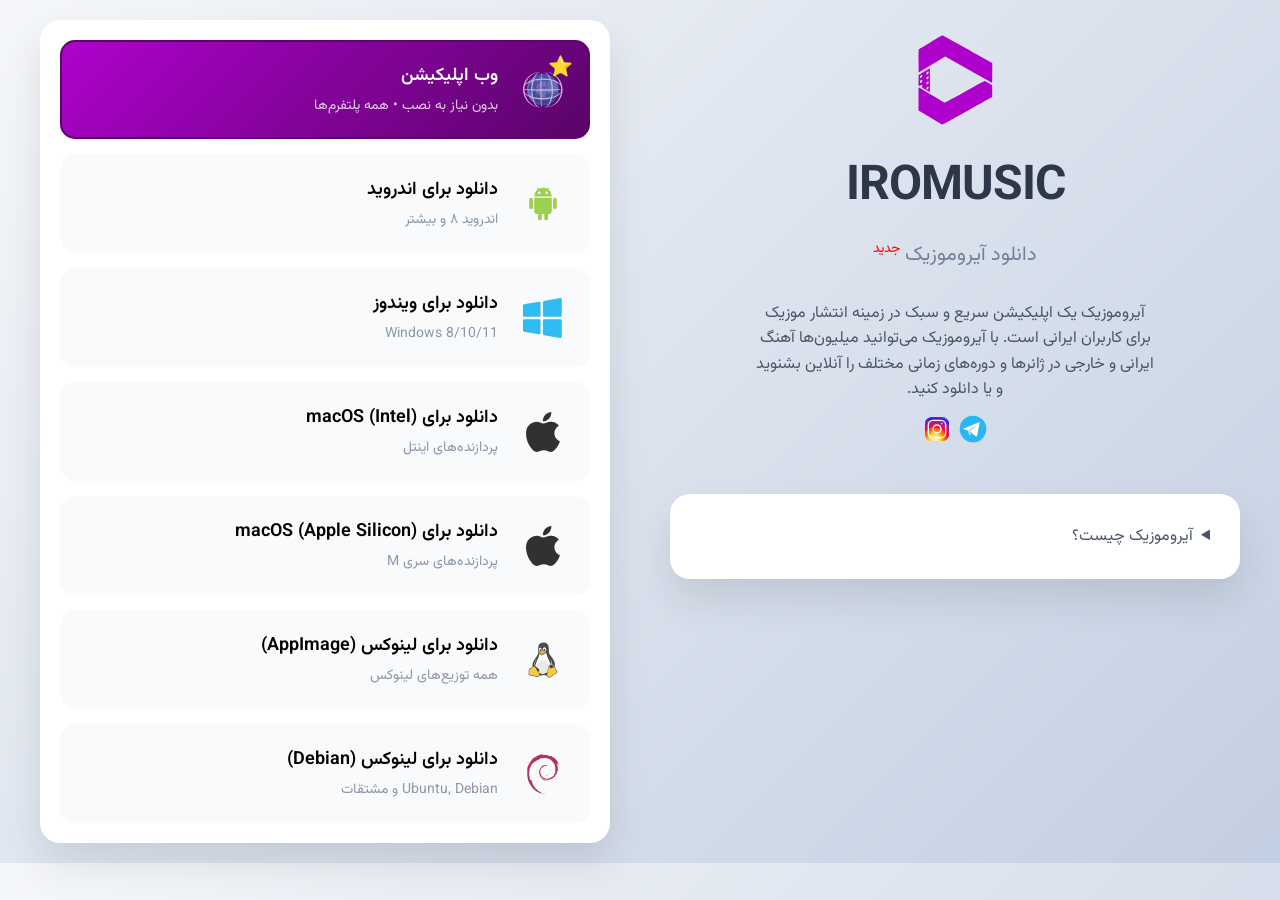
==== commit d313b5a9: "Update index.html" ====
--- a/index.html
+++ b/index.html
@@ -45,6 +45,7 @@
           rel="stylesheet">
     <link href="style.css"
           rel="stylesheet">
+	<meta name="google-site-verification" content="gBzfijQ6AmLHzrt3xWjVBgiXOT-EV0hqN2oSwiwbx3s" />
 </head>
 <body>
 <div class="container">
--- a/style.css
+++ b/style.css
@@ -2,6 +2,10 @@
     margin: 0;
     padding: 0;
     box-sizing: border-box;
+}
+
+a {
+    text-decoration: none;
 }
 
 svg {
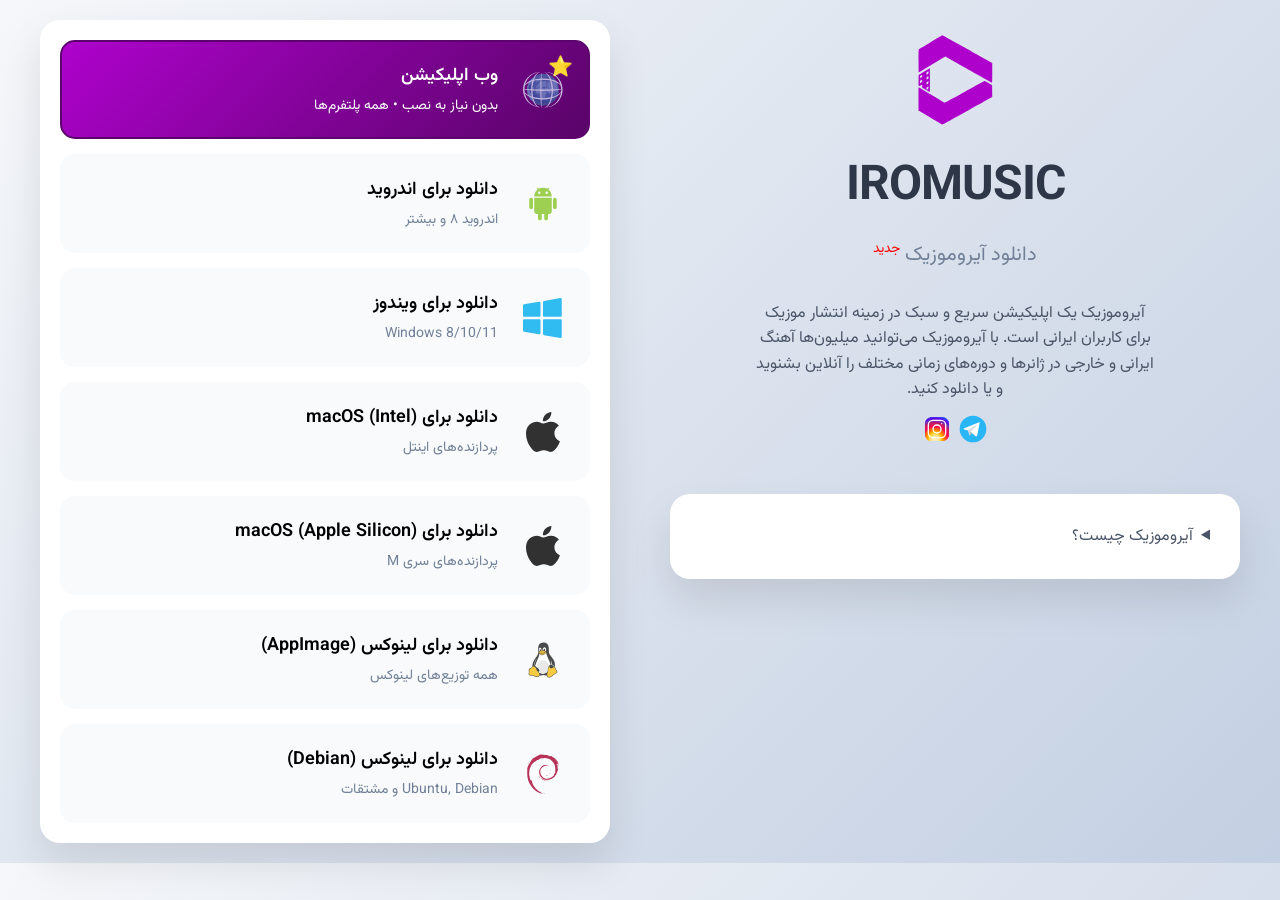
==== commit 822aae72: "Update index.html" ====
--- a/index.html
+++ b/index.html
@@ -48,7 +48,7 @@
 	<meta name="google-site-verification" content="gBzfijQ6AmLHzrt3xWjVBgiXOT-EV0hqN2oSwiwbx3s" />
 </head>
 <body>
-<div class="container">
+<main class="container">
 
     <!-- App Section -->
     <div class="app-section">
--- a/style.css
+++ b/style.css
@@ -160,7 +160,6 @@
 .platform-desc {
     font-size: 14px;
     color: #718096;
-    opacity: 0.8;
 }
 
 .version-badge {
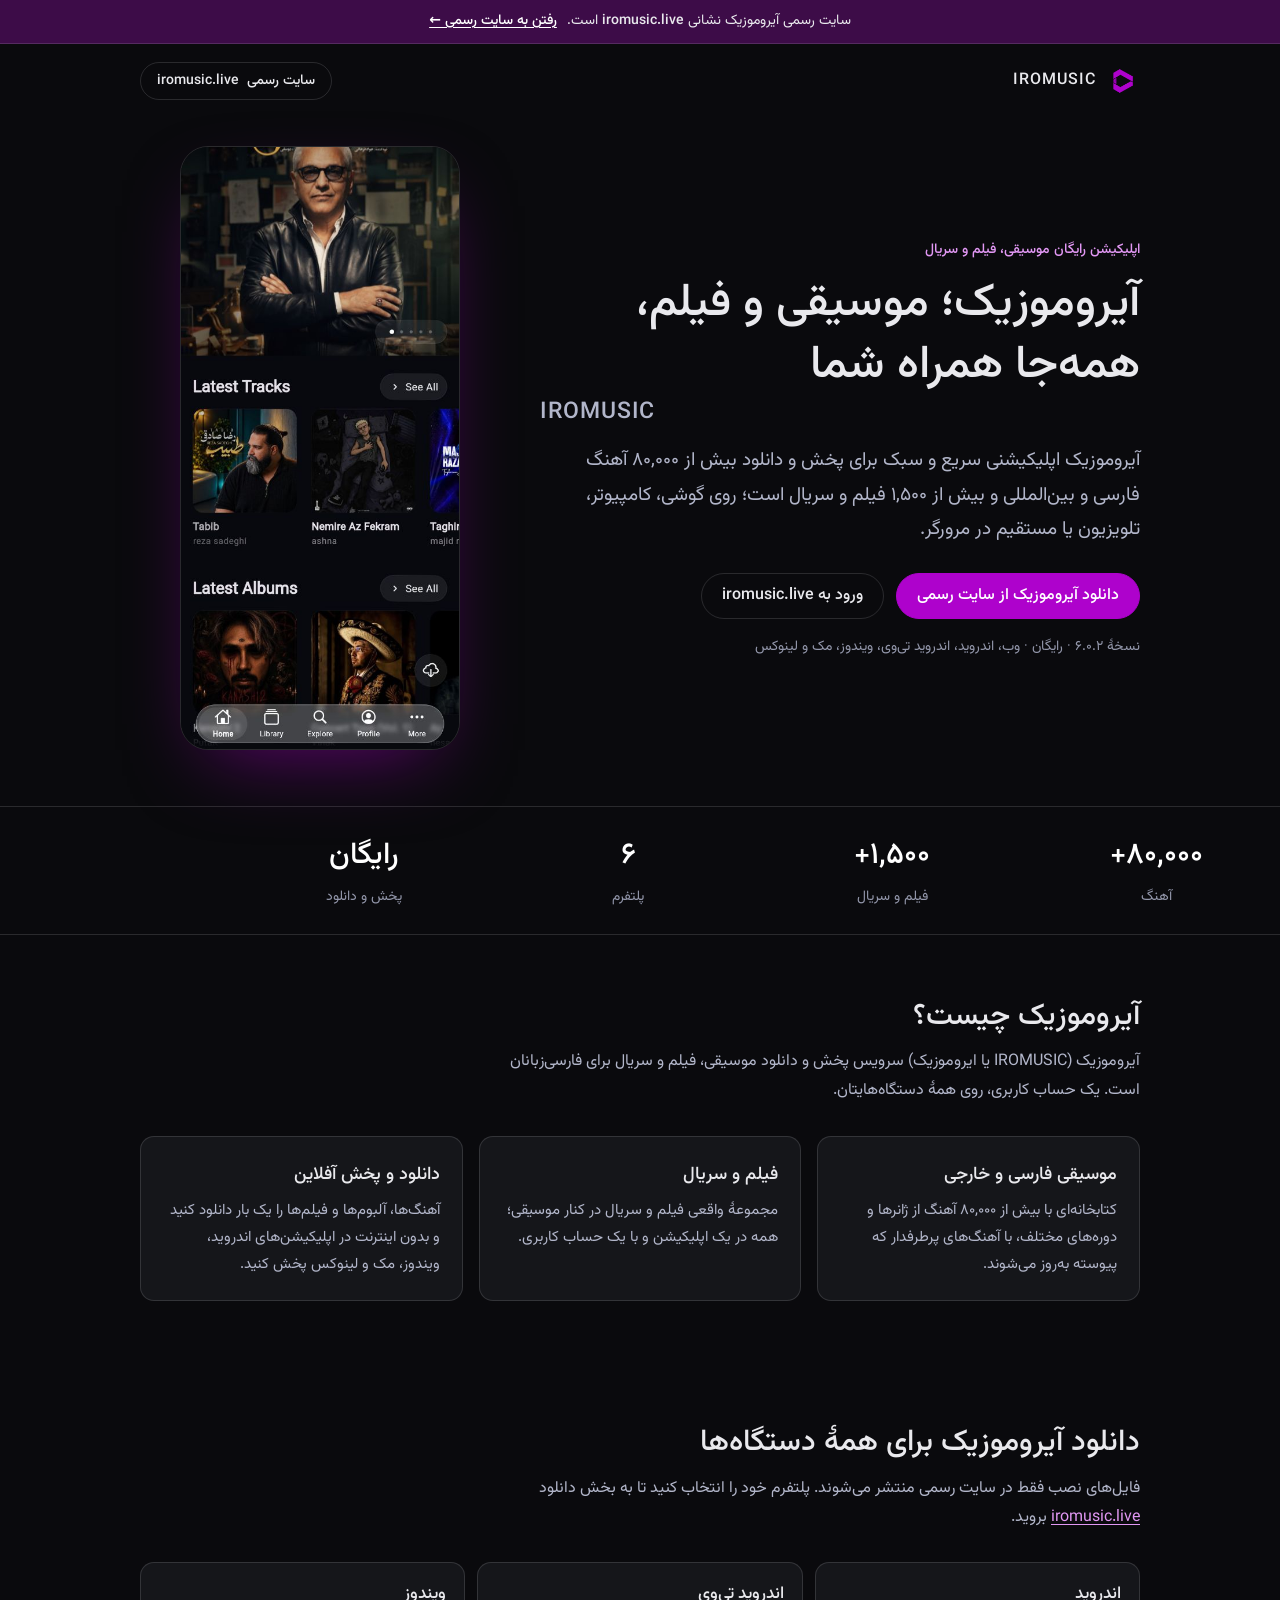
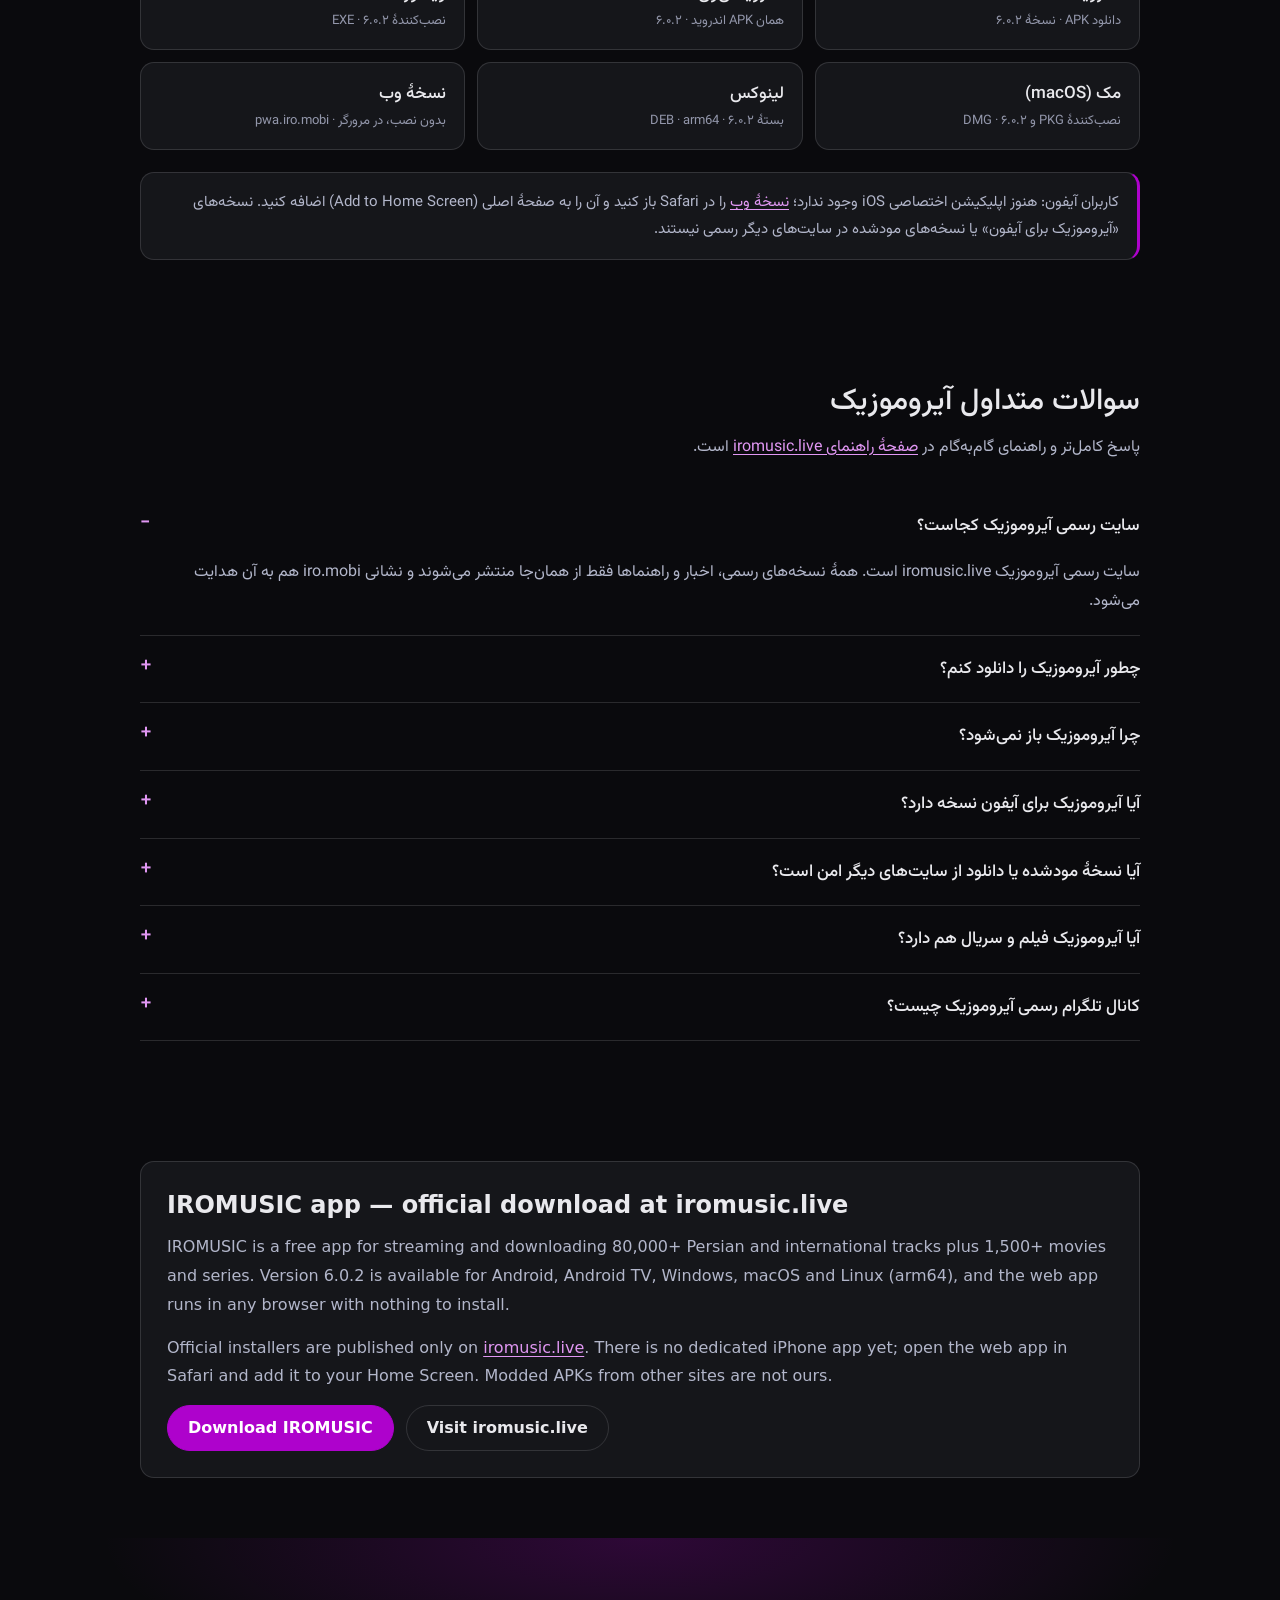
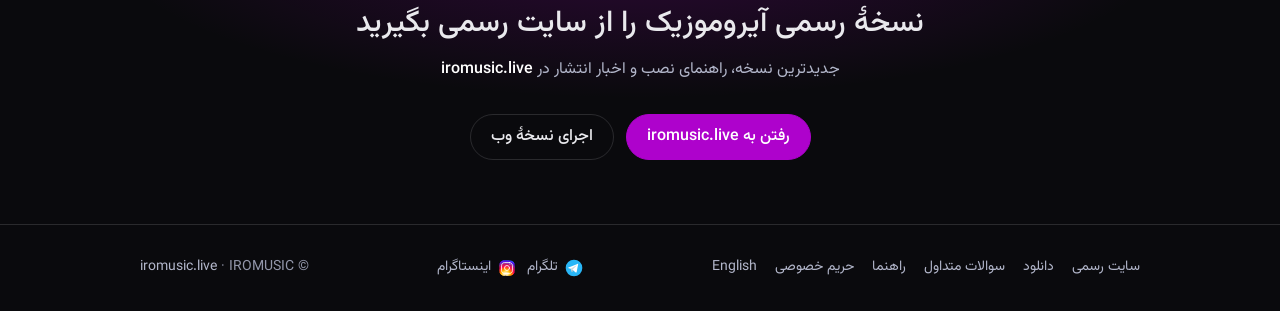
==== commit f7f19f2e: "Add files via upload" ====
--- a/index.html
+++ b/index.html
@@ -1,730 +1,301 @@
 <!DOCTYPE html>
 <html lang="fa" dir="rtl">
 <head>
-    <meta charset="utf-8">
-    <meta name="viewport" content="width=device-width,initial-scale=1">
-    <meta name="robots" content="index,follow,max-image-preview:large,max-snippet:-1,max-video-preview:-1">
-    <meta name="author" content="Iromusic">
-    <meta name="theme-color" content="#ae02cc">
-    <meta name="color-scheme" content="light only">
-    <meta name="mobile-web-app-capable" content="yes">
-    <meta name="apple-mobile-web-app-capable" content="yes">
-    <meta name="application-name" content="Iromusic">
-    <link rel="canonical" href="https://iromusic.github.io/">
-    <link rel="alternate" href="https://iromusic.github.io/" hreflang="fa-IR">
-    <link rel="alternate" href="https://iromusic.github.io/" hreflang="en">
-    <link rel="alternate" href="https://iromusic.github.io/" hreflang="x-default">
-    <link rel="icon" href="/favicon.iconset/icon_16x16.png" type="image/png" sizes="16x16">
-    <link rel="icon" href="/favicon.iconset/icon_32x32.png" type="image/png" sizes="32x32">
-    <link rel="icon" href="/favicon.iconset/icon_64x64.png" type="image/png" sizes="64x64">
-    <link rel="icon" href="/favicon.iconset/icon_128x128.png" type="image/png" sizes="128x128">
-    <link rel="icon" href="/favicon.iconset/icon_256x256.png" type="image/png" sizes="256x256">
-    <link rel="icon" href="/favicon.iconset/icon_512x512.png" type="image/png" sizes="512x512">
-    <link rel="icon" href="/favicon.svg" type="image/svg+xml">
-    <meta name="description"
-          content="دانلود آیروموزیک مستقیم برای Android APK، iOS، Windows، macOS و Linux. Iromusic app download، Iromusic live، کانال تلگرام آیروموزیک، و راهنمای رفع مشکل باز نشدن ایرو موزیک.">
-    <meta name="keywords"
-          content="Iromusic app,Iromusic Windows,Iromusic ios,Iromusic apk,Iromusic live,Iromusic app download,دانلود ایروموزیک,دانلود آیروموزیک مستقیم,چرا ایرو موزیک باز نمیشه,دانلود آیروموزیک قدیمی,کانال ایرو موزیک,ایرو موزیک مود شده,ایرو موزیک فارسروید,دانلود آیروموزیک از گوگل پلی,آیروموزیک برای اندروید,کانال تلگرام آیروموزیک,آیروموزیک فیلم,آیروموزیک برای ایفون,Iromusic 4.2 0">
-    <meta property="og:type" content="website">
-    <meta property="og:site_name" content="Iromusic">
-    <meta property="og:locale" content="fa_IR">
-    <meta property="og:title" content="دانلود آیروموزیک | Iromusic App Download">
-    <meta property="og:description"
-          content="دانلود مستقیم آیروموزیک برای اندروید، iOS، ویندوز، مک و لینوکس + نسخه وب.">
-    <meta property="og:url" content="https://iromusic.github.io/">
-    <meta property="og:image" content="https://iromusic.github.io/favicon.iconset/icon_512x512.png">
-    <meta name="twitter:card" content="summary_large_image">
-    <meta name="twitter:title" content="دانلود آیروموزیک | Iromusic App Download">
-    <meta name="twitter:description"
-          content="Iromusic app download for Android APK, iOS, Windows, macOS, Linux and Web.">
-    <meta name="twitter:image" content="https://iromusic.github.io/favicon.iconset/icon_512x512.png">
-    <title>دانلود آیروموزیک مستقیم | Iromusic App Download for Android, iOS, Windows</title>
-    <link rel="preconnect" href="https://fonts.googleapis.com">
-    <link rel="preconnect" href="https://fonts.gstatic.com" crossorigin>
-    <link href="https://fonts.googleapis.com/css2?family=Vazirmatn:wght@300;400;500;600;700&display=swap"
-          rel="stylesheet">
-    <link href="style.css"
-          rel="stylesheet">
-	<meta name="google-site-verification" content="gBzfijQ6AmLHzrt3xWjVBgiXOT-EV0hqN2oSwiwbx3s" />
+<meta charset="utf-8">
+<meta name="viewport" content="width=device-width, initial-scale=1">
+<title>آیروموزیک (IROMUSIC) | دانلود از سایت رسمی iromusic.live</title>
+<meta name="description" content="دانلود آیروموزیک از سایت رسمی iromusic.live؛ پخش و دانلود رایگان ۸۰,۰۰۰+ آهنگ و ۱,۵۰۰+ فیلم و سریال برای اندروید، ویندوز، مک، لینوکس و وب.">
+<meta name="robots" content="index,follow,max-image-preview:large,max-snippet:-1,max-video-preview:-1">
+<meta name="google-site-verification" content="gBzfijQ6AmLHzrt3xWjVBgiXOT-EV0hqN2oSwiwbx3s">
+<meta name="author" content="IROMUSIC">
+<meta name="application-name" content="IROMUSIC">
+<meta name="theme-color" content="#0a0a0d">
+<meta name="color-scheme" content="dark">
+<link rel="canonical" href="https://iromusic.github.io/">
+<link rel="icon" href="/favicon.svg" type="image/svg+xml">
+<link rel="icon" href="/favicon.iconset/icon_32x32.png" type="image/png" sizes="32x32">
+<link rel="apple-touch-icon" href="/apple-touch-icon.png">
+<link rel="preload" href="/assets/fonts/Vazirmatn-Regular.woff2" as="font" type="font/woff2" crossorigin>
+<link rel="preload" href="/assets/hero-home.jpg" as="image" fetchpriority="high">
+<meta property="og:type" content="website">
+<meta property="og:site_name" content="IROMUSIC آیروموزیک">
+<meta property="og:locale" content="fa_IR">
+<meta property="og:locale:alternate" content="en_US">
+<meta property="og:title" content="آیروموزیک (IROMUSIC) | سایت رسمی iromusic.live">
+<meta property="og:description" content="پخش و دانلود رایگان موسیقی، فیلم و سریال در وب، اندروید، ویندوز، مک و لینوکس. نسخهٔ رسمی را از iromusic.live دریافت کنید.">
+<meta property="og:url" content="https://iromusic.github.io/">
+<meta property="og:image" content="https://iromusic.github.io/assets/og-cover.jpg">
+<meta property="og:image:width" content="1200">
+<meta property="og:image:height" content="630">
+<meta property="og:image:alt" content="IROMUSIC — موسیقی و فیلم، همه‌جا همراه شما">
+<meta name="twitter:card" content="summary_large_image">
+<meta name="twitter:title" content="آیروموزیک (IROMUSIC) | سایت رسمی iromusic.live">
+<meta name="twitter:description" content="Free music, movies and series on web, Android, Windows, macOS and Linux. Get the official app at iromusic.live.">
+<meta name="twitter:image" content="https://iromusic.github.io/assets/og-cover.jpg">
+<script type="application/ld+json">
+{"@context":"https://schema.org","@graph":[
+{"@type":"Organization","@id":"https://iromusic.live/#organization","name":"IROMUSIC","alternateName":["آیروموزیک","ایروموزیک","Iromusic"],"url":"https://iromusic.live/","logo":"https://iromusic.github.io/favicon.iconset/icon_512x512.png","sameAs":["https://iromusic.github.io/","https://t.me/Iromusic_club","https://www.instagram.com/iranmood/"]},
+{"@type":"WebSite","@id":"https://iromusic.github.io/#website","url":"https://iromusic.github.io/","name":"آیروموزیک (IROMUSIC)","inLanguage":["fa","en"],"publisher":{"@id":"https://iromusic.live/#organization"}},
+{"@type":"WebPage","@id":"https://iromusic.github.io/#webpage","url":"https://iromusic.github.io/","name":"آیروموزیک (IROMUSIC) | دانلود از سایت رسمی iromusic.live","isPartOf":{"@id":"https://iromusic.github.io/#website"},"about":{"@id":"https://iromusic.live/#app"},"primaryImageOfPage":"https://iromusic.github.io/assets/og-cover.jpg","inLanguage":"fa","dateModified":"2026-09-16"},
+{"@type":"SoftwareApplication","@id":"https://iromusic.live/#app","name":"IROMUSIC","alternateName":"آیروموزیک","applicationCategory":"MultimediaApplication","operatingSystem":"Web, Android, Android TV, Windows, macOS, Linux","softwareVersion":"6.0.2","url":"https://iromusic.live/fa/","downloadUrl":"https://iromusic.live/fa/#downloads","installUrl":"https://iromusic.live/fa/#downloads","screenshot":"https://iromusic.github.io/assets/hero-home.jpg","publisher":{"@id":"https://iromusic.live/#organization"},"offers":{"@type":"Offer","price":"0","priceCurrency":"USD"}}
+]}
+</script>
+<script type="application/ld+json">
+{"@context":"https://schema.org","@type":"FAQPage","mainEntity":[
+{"@type":"Question","name":"سایت رسمی آیروموزیک کجاست؟","acceptedAnswer":{"@type":"Answer","text":"سایت رسمی آیروموزیک iromusic.live است. همهٔ نسخه‌های رسمی، اخبار و راهنماها فقط از همان‌جا منتشر می‌شوند و نشانی iro.mobi هم به آن هدایت می‌شود."}},
+{"@type":"Question","name":"چطور آیروموزیک را دانلود کنم؟","acceptedAnswer":{"@type":"Answer","text":"به بخش دانلود سایت رسمی iromusic.live بروید و نسخهٔ ۶.۰.۲ را برای اندروید، اندروید تی‌وی، ویندوز، مک یا لینوکس دریافت کنید. نسخهٔ وب بدون نصب در pwa.iro.mobi اجرا می‌شود."}},
+{"@type":"Question","name":"چرا آیروموزیک باز نمی‌شود؟","acceptedAnswer":{"@type":"Answer","text":"معمولاً با به‌روزرسانی به آخرین نسخه از iromusic.live، بررسی اتصال اینترنت، پاک‌کردن کش برنامه و نصب مجدد نسخهٔ رسمی مشکل برطرف می‌شود."}},
+{"@type":"Question","name":"آیا آیروموزیک برای آیفون نسخه دارد؟","acceptedAnswer":{"@type":"Answer","text":"هنوز اپلیکیشن اختصاصی آیفون وجود ندارد. نسخهٔ وب را در Safari باز کنید و با گزینهٔ Add to Home Screen آن را به صفحهٔ اصلی اضافه کنید."}},
+{"@type":"Question","name":"آیا نسخهٔ مودشده یا دانلود از سایت‌های دیگر امن است؟","acceptedAnswer":{"@type":"Answer","text":"خیر. نسخه‌های مودشده یا منتشرشده در سایت‌های متفرقه از سوی ما تأیید نمی‌شوند و ممکن است حاوی بدافزار باشند. فقط نسخهٔ رسمی را از iromusic.live نصب کنید."}},
+{"@type":"Question","name":"آیا آیروموزیک فیلم و سریال هم دارد؟","acceptedAnswer":{"@type":"Answer","text":"بله. در کنار بیش از ۸۰,۰۰۰ آهنگ، بیش از ۱,۵۰۰ فیلم و سریال در آیروموزیک در دسترس است و کاتالوگ پیوسته بزرگ‌تر می‌شود."}},
+{"@type":"Question","name":"کانال تلگرام رسمی آیروموزیک چیست؟","acceptedAnswer":{"@type":"Answer","text":"اطلاعیه‌ها و خبرهای رسمی در کانال تلگرام Iromusic_club و صفحهٔ اینستاگرام iranmood منتشر می‌شوند. فهرست کامل کانال‌های رسمی در پایین سایت iromusic.live آمده است."}}
+]}
+</script>
+<style>
+@font-face{font-family:"Vazirmatn";font-weight:400;font-style:normal;font-display:swap;src:url("/assets/fonts/Vazirmatn-Regular.woff2") format("woff2")}
+@font-face{font-family:"Vazirmatn";font-weight:500 700;font-style:normal;font-display:swap;src:url("/assets/fonts/Vazirmatn-Medium.woff2") format("woff2")}
+:root{--bg:#0a0a0d;--surface:#15161a;--text:#e9e9ed;--muted:#b2b6ca;--dim:#9397ab;--line:rgba(233,233,237,.14);--accent:#ae02cc;--accent-hi:#e197f3;--accent-soft:#3d0c48;--r:14px;--wrap:1040px}
+*{box-sizing:border-box}
+html{-webkit-text-size-adjust:100%;scroll-behavior:smooth}
+body{margin:0;background:var(--bg);color:var(--text);font:400 16px/1.8 "Vazirmatn",system-ui,-apple-system,"Segoe UI",Tahoma,sans-serif;text-rendering:optimizeLegibility}
+img{max-width:100%;height:auto;display:block}
+a{color:var(--accent-hi);text-underline-offset:3px}
+a:focus-visible,summary:focus-visible{outline:2px solid var(--accent-hi);outline-offset:3px;border-radius:6px}
+.wrap{width:100%;max-width:var(--wrap);margin-inline:auto;padding-inline:20px}
+.skip{position:absolute;inset-inline-start:12px;top:-60px;background:var(--accent);color:#fff;padding:8px 14px;border-radius:8px;z-index:9}
+.skip:focus{top:12px}
+.notice{background:var(--accent-soft);border-bottom:1px solid var(--line);font-size:14px}
+.notice .wrap{display:flex;flex-wrap:wrap;gap:4px 10px;align-items:center;justify-content:center;padding-block:9px;text-align:center}
+.notice a{color:#fff;font-weight:600}
+header.top .wrap{display:flex;align-items:center;justify-content:space-between;gap:12px;padding-block:18px}
+.brand{display:flex;align-items:center;gap:10px;color:var(--text);text-decoration:none;font-weight:700;letter-spacing:.06em}
+.brand img{width:34px;height:34px;border-radius:9px}
+.btn{display:inline-flex;align-items:center;justify-content:center;gap:8px;min-height:46px;padding:10px 20px;border-radius:999px;font-weight:600;text-decoration:none;line-height:1.3;border:1px solid var(--line);color:var(--text);background:transparent;transition:background .2s,border-color .2s}
+.btn:hover{border-color:var(--accent-hi)}
+.btn-primary{background:var(--accent);border-color:var(--accent);color:#fff}
+.btn-primary:hover{background:#c21ee0;border-color:#c21ee0}
+.btn-sm{min-height:38px;padding:6px 16px;font-size:14px}
+.hero{padding-block:28px 56px}
+.hero .wrap{display:grid;grid-template-columns:1.25fr .75fr;gap:40px;align-items:center}
+.eyebrow{display:inline-block;color:var(--accent-hi);font-size:14px;font-weight:600;margin-bottom:10px}
+h1{font-size:clamp(28px,5vw,46px);line-height:1.35;margin:0 0 16px;font-weight:700}
+h1 .en{display:block;font-size:.5em;color:var(--muted);font-weight:500;letter-spacing:.04em;direction:ltr;unicode-bidi:isolate}
+.lead{font-size:clamp(16px,2.2vw,19px);color:var(--muted);margin:0 0 26px;max-width:36em}
+.cta{display:flex;flex-wrap:wrap;gap:12px}
+.cta-note{margin:16px 0 0;font-size:14px;color:var(--dim)}
+.shot{justify-self:center;width:min(100%,280px);border-radius:28px;overflow:hidden;border:1px solid var(--line);box-shadow:0 30px 80px -30px rgba(174,2,204,.55)}
+.stats{border-block:1px solid var(--line)}
+.stats ul{list-style:none;margin:0;padding:22px 0;display:grid;grid-template-columns:repeat(4,1fr);gap:16px;text-align:center}
+.stats b{display:block;font-size:clamp(22px,3.4vw,30px);color:#fff}
+.stats span{font-size:14px;color:var(--dim)}
+section.block{padding-block:60px}
+h2{font-size:clamp(22px,3.4vw,30px);line-height:1.45;margin:0 0 10px}
+.sub{color:var(--muted);margin:0 0 30px;max-width:40em}
+.cards{display:grid;grid-template-columns:repeat(3,1fr);gap:16px}
+.card{background:var(--surface);border:1px solid var(--line);border-radius:var(--r);padding:22px}
+.card h3{margin:0 0 6px;font-size:18px}
+.card p{margin:0;color:var(--muted);font-size:15px}
+.platforms{list-style:none;margin:0 0 22px;padding:0;display:grid;grid-template-columns:repeat(3,1fr);gap:12px}
+.platforms a{display:flex;flex-direction:column;background:var(--surface);border:1px solid var(--line);border-radius:var(--r);padding:16px 18px;text-decoration:none;color:var(--text);height:100%}
+.platforms a:hover{border-color:var(--accent-hi)}
+.platforms strong{font-size:17px}
+.platforms small{color:var(--dim);font-size:13px}
+.hint{background:var(--surface);border:1px solid var(--line);border-inline-start:3px solid var(--accent);border-radius:var(--r);padding:16px 18px;color:var(--muted);font-size:15px;margin:0}
+.faq details{border-bottom:1px solid var(--line)}
+.faq summary{cursor:pointer;list-style:none;padding:18px 0;font-weight:600;font-size:17px;display:flex;justify-content:space-between;gap:12px}
+.faq summary::-webkit-details-marker{display:none}
+.faq summary::after{content:"+";color:var(--accent-hi);font-size:22px;line-height:1}
+.faq details[open] summary::after{content:"−"}
+.faq details p{margin:0 0 18px;color:var(--muted)}
+.en-block{direction:ltr;text-align:left;font-family:system-ui,-apple-system,"Segoe UI",Roboto,sans-serif;background:var(--surface);border:1px solid var(--line);border-radius:var(--r);padding:26px}
+.en-block h2{font-size:24px}
+.en-block p{color:var(--muted);margin:0 0 14px}
+.final{text-align:center;padding-block:64px;background:radial-gradient(60% 80% at 50% 0,rgba(174,2,204,.22),transparent 70%)}
+.final .cta{justify-content:center}
+.final .url{direction:ltr;unicode-bidi:isolate;font-weight:700;color:#fff}
+footer{border-top:1px solid var(--line);padding-block:30px;font-size:14px;color:var(--dim)}
+footer .wrap{display:flex;flex-wrap:wrap;gap:14px 28px;justify-content:space-between;align-items:center}
+footer nav{display:flex;flex-wrap:wrap;gap:8px 18px}
+footer a{color:var(--muted);text-decoration:none}
+footer a:hover{color:#fff}
+.social{display:flex;gap:10px}
+.social a{display:inline-flex;align-items:center;gap:6px}
+.social img{width:20px;height:20px}
+.ltr{direction:ltr;unicode-bidi:isolate}
+@media (max-width:820px){
+.hero .wrap{grid-template-columns:1fr;gap:30px}
+.shot{width:min(70%,240px)}
+.cards,.platforms{grid-template-columns:1fr 1fr}
+.stats ul{grid-template-columns:1fr 1fr}
+}
+@media (max-width:520px){
+.cards,.platforms{grid-template-columns:1fr}
+.cta .btn{flex:1 1 100%}
+header.top .btn-sm span{display:none}
+}
+@media (prefers-reduced-motion:reduce){html{scroll-behavior:auto}.btn{transition:none}}
+</style>
 </head>
 <body>
-<main class="container">
-
-    <!-- App Section -->
-    <div class="app-section">
-        <div class="app-logo">
-            <img width="128" height="128" alt="IROMUSIC Logo" src="favicon.svg">
+<a class="skip" href="#main">رفتن به محتوا</a>
+
+<div class="notice" role="note">
+  <div class="wrap">
+    <span>سایت رسمی آیروموزیک نشانی <strong class="ltr">iromusic.live</strong> است.</span>
+    <a href="https://iromusic.live/fa/">رفتن به سایت رسمی ←</a>
+  </div>
+</div>
+
+<header class="top">
+  <div class="wrap">
+    <a class="brand" href="https://iromusic.github.io/" aria-label="آیروموزیک، صفحهٔ اصلی">
+      <img src="/favicon.iconset/icon_64x64.png" alt="" width="34" height="34">
+      <span class="ltr">IROMUSIC</span>
+    </a>
+    <a class="btn btn-sm" href="https://iromusic.live/fa/"><span>سایت رسمی</span> <b class="ltr">iromusic.live</b></a>
+  </div>
+</header>
+
+<main id="main">
+  <section class="hero" aria-labelledby="hero-title">
+    <div class="wrap">
+      <div>
+        <span class="eyebrow">اپلیکیشن رایگان موسیقی، فیلم و سریال</span>
+        <h1 id="hero-title">آیروموزیک؛ موسیقی و فیلم، همه‌جا همراه شما<span class="en">IROMUSIC</span></h1>
+        <p class="lead">آیروموزیک اپلیکیشنی سریع و سبک برای پخش و دانلود بیش از ۸۰,۰۰۰ آهنگ فارسی و بین‌المللی و بیش از ۱,۵۰۰ فیلم و سریال است؛ روی گوشی، کامپیوتر، تلویزیون یا مستقیم در مرورگر.</p>
+        <div class="cta">
+          <a class="btn btn-primary" href="https://iromusic.live/fa/#downloads">دانلود آیروموزیک از سایت رسمی</a>
+          <a class="btn" href="https://iromusic.live/fa/">ورود به iromusic.live</a>
         </div>
-        <h1 class="app-title">IROMUSIC</h1>
-        <p class="app-subtitle">
-            دانلود آیروموزیک
-            <sup><small style="color: red">جدید</small></sup>
-        </p>
-        <p class="app-description">
-            آیروموزیک یک اپلیکیشن سریع و سبک در زمینه انتشار موزیک برای کاربران ایرانی است.
-            با آیروموزیک می‌توانید میلیون‌ها آهنگ ایرانی و خارجی در ژانرها و دوره‌های زمانی مختلف را آنلاین بشنوید و یا
-            دانلود کنید.
-        </p>
-
-        <div style="text-align: center; padding: 10px">
-            <a href="https://t.me/Iromusic_club" title="Join to Iromusic Telegram channel">
-                <img width="32" height="32" alt="Join to Iromusic Telegram channel" src="socials/telegram.svg">
-            </a>
-            <a href="https://www.instagram.com/iranmood" title="Follow Iromusic on Instagram">
-                <img width="32" height="32" alt="Follow Iromusic on Instagram" src="socials/instagram.svg">
-            </a>
+        <p class="cta-note">نسخهٔ ۶.۰.۲ · رایگان · وب، اندروید، اندروید تی‌وی، ویندوز، مک و لینوکس</p>
+      </div>
+      <img class="shot" src="/assets/hero-home.jpg" width="480" height="1039" alt="صفحهٔ خانهٔ اپلیکیشن آیروموزیک با پیشنهاد آهنگ و فیلم" fetchpriority="high">
+    </div>
+  </section>
+
+  <div class="stats">
+    <ul class="wrap">
+      <li><b>۸۰,۰۰۰+</b><span>آهنگ</span></li>
+      <li><b>۱,۵۰۰+</b><span>فیلم و سریال</span></li>
+      <li><b>۶</b><span>پلتفرم</span></li>
+      <li><b>رایگان</b><span>پخش و دانلود</span></li>
+    </ul>
+  </div>
+
+  <section class="block" aria-labelledby="why-title">
+    <div class="wrap">
+      <h2 id="why-title">آیروموزیک چیست؟</h2>
+      <p class="sub">آیروموزیک (IROMUSIC یا ایروموزیک) سرویس پخش و دانلود موسیقی، فیلم و سریال برای فارسی‌زبانان است. یک حساب کاربری، روی همهٔ دستگاه‌هایتان.</p>
+      <div class="cards">
+        <article class="card">
+          <h3>موسیقی فارسی و خارجی</h3>
+          <p>کتابخانه‌ای با بیش از ۸۰,۰۰۰ آهنگ از ژانرها و دوره‌های مختلف، با آهنگ‌های پرطرفدار که پیوسته به‌روز می‌شوند.</p>
+        </article>
+        <article class="card">
+          <h3>فیلم و سریال</h3>
+          <p>مجموعهٔ واقعی فیلم و سریال در کنار موسیقی؛ همه در یک اپلیکیشن و با یک حساب کاربری.</p>
+        </article>
+        <article class="card">
+          <h3>دانلود و پخش آفلاین</h3>
+          <p>آهنگ‌ها، آلبوم‌ها و فیلم‌ها را یک بار دانلود کنید و بدون اینترنت در اپلیکیشن‌های اندروید، ویندوز، مک و لینوکس پخش کنید.</p>
+        </article>
+      </div>
+    </div>
+  </section>
+
+  <section class="block" id="download" aria-labelledby="dl-title">
+    <div class="wrap">
+      <h2 id="dl-title">دانلود آیروموزیک برای همهٔ دستگاه‌ها</h2>
+      <p class="sub">فایل‌های نصب فقط در سایت رسمی منتشر می‌شوند. پلتفرم خود را انتخاب کنید تا به بخش دانلود <a href="https://iromusic.live/fa/#downloads">iromusic.live</a> بروید.</p>
+      <ul class="platforms">
+        <li><a href="https://iromusic.live/fa/#downloads"><strong>اندروید</strong><small>دانلود APK · نسخهٔ ۶.۰.۲</small></a></li>
+        <li><a href="https://iromusic.live/fa/#downloads"><strong>اندروید تی‌وی</strong><small>همان APK اندروید · ۶.۰.۲</small></a></li>
+        <li><a href="https://iromusic.live/fa/#downloads"><strong>ویندوز</strong><small>نصب‌کنندهٔ EXE · ۶.۰.۲</small></a></li>
+        <li><a href="https://iromusic.live/fa/#downloads"><strong>مک (macOS)</strong><small>نصب‌کنندهٔ PKG و DMG · ۶.۰.۲</small></a></li>
+        <li><a href="https://iromusic.live/fa/#downloads"><strong>لینوکس</strong><small>بستهٔ DEB · arm64 · ۶.۰.۲</small></a></li>
+        <li><a href="https://pwa.iro.mobi/"><strong>نسخهٔ وب</strong><small>بدون نصب، در مرورگر · pwa.iro.mobi</small></a></li>
+      </ul>
+      <p class="hint">کاربران آیفون: هنوز اپلیکیشن اختصاصی iOS وجود ندارد؛ <a href="https://pwa.iro.mobi/">نسخهٔ وب</a> را در Safari باز کنید و آن را به صفحهٔ اصلی (Add to Home Screen) اضافه کنید. نسخه‌های «آیروموزیک برای آیفون» یا نسخه‌های مودشده در سایت‌های دیگر رسمی نیستند.</p>
+    </div>
+  </section>
+
+  <section class="block faq" id="faq" aria-labelledby="faq-title">
+    <div class="wrap">
+      <h2 id="faq-title">سوالات متداول آیروموزیک</h2>
+      <p class="sub">پاسخ کامل‌تر و راهنمای گام‌به‌گام در <a href="https://iromusic.live/fa/help/">صفحهٔ راهنمای iromusic.live</a> است.</p>
+      <details open>
+        <summary>سایت رسمی آیروموزیک کجاست؟</summary>
+        <p>سایت رسمی آیروموزیک iromusic.live است. همهٔ نسخه‌های رسمی، اخبار و راهنماها فقط از همان‌جا منتشر می‌شوند و نشانی iro.mobi هم به آن هدایت می‌شود.</p>
+      </details>
+      <details>
+        <summary>چطور آیروموزیک را دانلود کنم؟</summary>
+        <p>به بخش دانلود سایت رسمی iromusic.live بروید و نسخهٔ ۶.۰.۲ را برای اندروید، اندروید تی‌وی، ویندوز، مک یا لینوکس دریافت کنید. نسخهٔ وب بدون نصب در pwa.iro.mobi اجرا می‌شود.</p>
+      </details>
+      <details>
+        <summary>چرا آیروموزیک باز نمی‌شود؟</summary>
+        <p>معمولاً با به‌روزرسانی به آخرین نسخه از iromusic.live، بررسی اتصال اینترنت، پاک‌کردن کش برنامه و نصب مجدد نسخهٔ رسمی مشکل برطرف می‌شود.</p>
+      </details>
+      <details>
+        <summary>آیا آیروموزیک برای آیفون نسخه دارد؟</summary>
+        <p>هنوز اپلیکیشن اختصاصی آیفون وجود ندارد. نسخهٔ وب را در Safari باز کنید و با گزینهٔ Add to Home Screen آن را به صفحهٔ اصلی اضافه کنید.</p>
+      </details>
+      <details>
+        <summary>آیا نسخهٔ مودشده یا دانلود از سایت‌های دیگر امن است؟</summary>
+        <p>خیر. نسخه‌های مودشده یا منتشرشده در سایت‌های متفرقه از سوی ما تأیید نمی‌شوند و ممکن است حاوی بدافزار باشند. فقط نسخهٔ رسمی را از iromusic.live نصب کنید.</p>
+      </details>
+      <details>
+        <summary>آیا آیروموزیک فیلم و سریال هم دارد؟</summary>
+        <p>بله. در کنار بیش از ۸۰,۰۰۰ آهنگ، بیش از ۱,۵۰۰ فیلم و سریال در آیروموزیک در دسترس است و کاتالوگ پیوسته بزرگ‌تر می‌شود.</p>
+      </details>
+      <details>
+        <summary>کانال تلگرام رسمی آیروموزیک چیست؟</summary>
+        <p>اطلاعیه‌ها و خبرهای رسمی در کانال تلگرام Iromusic_club و صفحهٔ اینستاگرام iranmood منتشر می‌شوند. فهرست کامل کانال‌های رسمی در پایین سایت iromusic.live آمده است.</p>
+      </details>
+    </div>
+  </section>
+
+  <section class="block" aria-labelledby="en-title">
+    <div class="wrap">
+      <div class="en-block" lang="en">
+        <h2 id="en-title">IROMUSIC app — official download at iromusic.live</h2>
+        <p>IROMUSIC is a free app for streaming and downloading 80,000+ Persian and international tracks plus 1,500+ movies and series. Version 6.0.2 is available for Android, Android TV, Windows, macOS and Linux (arm64), and the web app runs in any browser with nothing to install.</p>
+        <p>Official installers are published only on <a href="https://iromusic.live/en/">iromusic.live</a>. There is no dedicated iPhone app yet; open the web app in Safari and add it to your Home Screen. Modded APKs from other sites are not ours.</p>
+        <div class="cta">
+          <a class="btn btn-primary" href="https://iromusic.live/en/#downloads">Download IROMUSIC</a>
+          <a class="btn" href="https://iromusic.live/en/">Visit iromusic.live</a>
         </div>
-
-        <details class="seo download-section">
-            <summary style="padding: 10px">آیروموزیک چیست؟</summary>
-            <div class="seo-inner" style="padding-top: 10px">
-                <h2>دانلود آیروموزیک | Iromusic App Download</h2>
-                <p>
-                    آیروموزیک یک سرویس پخش و دانلود موسیقی است که کاربران با عبارت‌هایی مثل
-                    <strong>Iromusic app</strong>، <strong>Iromusic live</strong>،
-                    <strong>دانلود ایروموزیک</strong> و <strong>دانلود آیروموزیک مستقیم</strong>
-                    آن را جستجو می‌کنند.
-                </p>
-                <p>
-                    در این صفحه می‌توانید نسخه رسمی <strong>Iromusic APK</strong> برای اندروید،
-                    نسخه <strong>Iromusic Windows</strong> برای ویندوز، نسخه macOS و Linux و همچنین نسخه وب را دانلود کنید.
-                    برای کاربران iPhone نیز نسخه وب به عنوان <strong>Iromusic iOS</strong> در دسترس است.
-                </p>
-
-                <h3>راهنمای سریع دانلود</h3>
-                <p>
-                    اگر دنبال <strong>Iromusic app download</strong> هستید، از دکمه‌های همین صفحه استفاده کنید تا
-                    فایل مستقیم و امن دریافت کنید. برای عباراتی مثل
-                    <strong>دانلود آیروموزیک از گوگل پلی</strong> نیز می‌توانید نسخه رسمی منتشرشده را بررسی کنید.
-                </p>
-
-                <h3>سوالات متداول کاربران</h3>
-                <p>
-                    <strong>چرا ایرو موزیک باز نمیشه؟</strong> معمولاً با آپدیت به آخرین نسخه، بررسی اینترنت، پاک‌کردن کش
-                    و نصب مجدد نسخه رسمی مشکل رفع می‌شود.
-                </p>
-                <p>
-                    <strong>دانلود آیروموزیک قدیمی</strong> یا <strong>Iromusic 4.2 0</strong>:
-                    اگر برای سازگاری دستگاه به نسخه قدیمی نیاز دارید، فقط از لینک‌های رسمی استفاده کنید.
-                </p>
-                <p>
-                    <strong>ایرو موزیک مود شده</strong> یا دانلود از منابع متفرقه مانند
-                    <strong>ایرو موزیک فارسروید</strong>: برای امنیت حساب و دستگاه، پیشنهاد می‌شود فقط نسخه رسمی نصب شود.
-                </p>
-                <p>
-                    <strong>کانال ایرو موزیک</strong> و <strong>کانال تلگرام آیروموزیک</strong>:
-                    اطلاعیه‌های آپدیت و خبرهای رسمی از کانال‌های رسمی شبکه اجتماعی Iromusic منتشر می‌شود.
-                </p>
-                <p>
-                    <strong>آیروموزیک فیلم</strong>: محتوای چندرسانه‌ای و استریم آنلاین به مرور در دسترس قرار می‌گیرد.
-                </p>
-                <p>
-                    <strong>آیروموزیک برای ایفون</strong>:
-                    برای iOS می‌توانید نسخه وب را باز کنید و به Home Screen اضافه کنید.
-                </p>
-            </div>
-        </details>
-
-    </div>
-
-
-    <!-- Download Section -->
-    <div class="download-section">
-        <div class="download-options">
-            <!-- Suggested Installation -->
-            <a href="https://web.iromusic.live" target="_blank" class="download-option suggested">
-                <div class="platform-icon">
-                    <svg viewBox="0 -54 1132 1132" class="icon" version="1.1" xmlns="http://www.w3.org/2000/svg">
-                        <path
-                            d="M567.946541 498.230212m-449.210729 0a449.210729 449.210729 0 1 0 898.421459 0 449.210729 449.210729 0 1 0-898.421459 0Z"
-                            fill="#4766AC"/>
-                        <path
-                            d="M974.667294 689.043576c-71.800471 152.636235-227.002729 258.397365-406.720753 258.397365-247.928471 0-449.210729-201.282259-449.210729-449.210729a446.969976 446.969976 0 0 1 79.366023-254.891671 447.066353 447.066353 0 0 0-42.477929 190.813365c0 247.928471 201.282259 449.210729 449.210729 449.210729 153.298824 0 288.755953-76.956612 369.832659-194.319059z"
-                            fill="#3F5A98"/>
-                        <path
-                            d="M974.667294 689.043576c-81.076706 117.362447-216.533835 194.319059-369.832659 194.319059-247.928471 0-449.210729-201.282259-449.210729-449.210729a447.066353 447.066353 0 0 1 42.477929-190.813365 452.523671 452.523671 0 0 1 36.370071-45.947482c-1.264941 4.818824-2.4576 9.661741-3.56593 14.5408a447.861459 447.861459 0 0 0-26.443294 152.106165c0 247.916424 201.282259 449.210729 449.21073 449.210729 130.373271 0 247.856188-55.669459 329.944847-144.504471a442.849882 442.849882 0 0 1-8.950965 20.299294z"
-                            fill="#32539D"/>
-                        <path
-                            d="M983.618259 668.744282c-82.088659 88.835012-199.571576 144.504471-329.944847 144.504471-247.928471 0-449.210729-201.294306-449.21073-449.210729 0-53.380518 9.324424-104.592565 26.443294-152.106165a449.825129 449.825129 0 0 0-11.155576 99.821929c0 247.928471 201.294306 449.210729 449.210729 449.21073 132.264659 0 251.253459-57.283765 333.486683-148.371577a446.476047 446.476047 0 0 1-18.829553 56.151341z"
-                            fill="#3A5AA3"/>
-                        <path
-                            d="M299.297129 835.764706c-66.427482-40.164894-91.099859-60.259388-128.469835-128.49393a436.946824 436.946824 0 0 1-53.741929-210.582588c0-90.569788 27.467294-174.778729 74.523106-244.736 15.022682-22.335247 51.802353-45.911341 70.547576-65.078212-16.070776 21.877459-50.007341 48.031624-62.114635 72.764236-50.163953 102.484329-64.9216 226.930447-32.635483 351.159717a530.937976 530.937976 0 0 0 31.563295 88.618165c31.623529 68.716424 46.4896 90.461365 100.327905 136.348612zM615.929976 452.367059s14.179388-19.178918 47.091953-1.590212c0 0 11.974776-0.999906 22.564142-13.239718 0 0 23.768847 0.469835 45.887247 37.418165 0 0 28.370824 3.590024-6.878871-35.032847s-63.957835-24.503718-61.837553-40.743153c2.120282-16.239435 26.876988-12.010918 34.948518-32.346353 8.071529-20.323388-18.287435-41.791247-27.696188-54.970729-9.4208-13.179482 0-25.033788 30.117647-21.263059 30.117647 3.758682 37.815718-8.493176 27.660047-23.262871-10.155671-14.781741 20.564329-14.625129 38.646964-4.529694 18.070588 10.083388 77.438494 12.227765 86.847247-0.758964 9.4208-12.986729 33.888376-58.548706 50.838589-15.251577 16.938165 43.297129 62.909741 26.4192 72.679906 149.937694 9.758118 123.518494 23.9616 136.854588 6.312658 178.922918-17.648941 42.056282-46.176376-19.275294-59.705223-30.744094-13.540894-11.4688-17.950118 2.060047-17.359812 29.418917 0.590306 27.346824-3.818918 84.413741-18.528376 68.535718-14.709459-15.890071-43.875388-119.326118-69.740424-96.581271s-37.924141 86.281035-73.222023 73.631624c-35.297882-12.649412-12.806024-42.694776-42.453836-53.0432-29.647812-10.360471-59.982306-10.986918-63.319341-34.346165-3.324988-23.371294-24.961506-6.686118-20.588423-36.514635 4.361035-29.816471-7.9872-38.213271-2.264848-43.646494z"
-                            fill="#6C8CC7"/>
-                        <path
-                            d="M932.779671 655.384094s-1.168565 12.143435 1.457694 10.950777c2.614212-1.180612 2.806965-1.481788 4.336941-0.144565 1.529976 1.337224 1.542024-3.614118 3.879153-3.577977 2.337129 0.024094-0.084329 2.987671 1.8432 3.084047 1.927529 0.096376 4.686306-20.672753 8.541365-31.394635 0 0 4.698353-2.770824 0.722823-11.083294-3.975529-8.312471 8.794353-20.853459 2.529882-23.021929-6.264471-2.168471-3.373176 11.336282-8.673882 16.155106-5.300706 4.818824-1.204706 10.119529-1.566118 14.697411s0.771012 5.878965-6.300611 6.915012c-7.071624 1.036047-9.481035 13.564988-6.770447 17.420047zM375.687529 282.045741s-15.335906-24.082071 14.576942-38.201223c29.912847-14.107106 8.432941-23.624282 9.974964-29.455059 1.529976-5.818729 23.624282-15.492518 37.586824-8.432941 13.950494 7.059576 17.480282 6.902965 30.527247 6.131953 13.034918-0.758965 42.514071 22.419576 16.576753 24.708517-25.937318 2.300988-18.419953 21.624471-32.225883 27.611859-13.805929 5.975341-22.515953 5.674165-41.333458 6.204235-18.805459 0.542118-6.686118 9.288282-18.347671 15.420236-11.661553 6.144-12.119341 1.686588-17.335718-3.987577zM413.768282 389.240471s-31.117553-15.733459-35.96047 15.094964c-4.842918 30.828424-4.469459 56.476612 13.324047 52.187859 17.793506-4.3008 32.647529-0.493929 50.320565-26.383059 17.673035-25.901176 22.949647-32.033129 45.899294-9.577411 22.949647 22.455718 32.418635 51.669835 53.392564 22.311152 20.973929-29.370729 16.685176-6.228329 37.056753-24.889223 20.371576-18.648847 39.791435 8.938918 72.005271 11.239906 32.213835 2.300988 7.360753-2.915388 0.6144-26.684235 0 0 11.806118-7.288471 5.517553-25.238589-6.288565-17.950118 11.420612-6.276518 12.20367-7.252329 0.783059-0.987859 30.539294-3.457506 16.889977-21.696753-13.649318-18.251294-22.383435-3.698447-33.984753-34.430494-11.601318-30.744094 10.577318-66.993694-28.672-63.704847 0 0-35.189459 34.767812-68.824847 19.178917-33.647435-15.576847-71.414965-7.686024-85.799153 15.709365-14.384188 23.395388-11.504941 18.407906-13.998682 41.803294-2.493741 23.395388-22.359341 36.370071-46.754636 32.382494-24.383247-3.987576 6.023529 28.455153 6.770447 29.948989z"
-                            fill="#6C8CC7"/>
-                        <path
-                            d="M375.157459 488.785318s41.321412-10.071341 58.355953-30.201977c17.034541-20.130635 20.708894-13.938447 26.780612-36.815812 0 0 14.468518-14.239624 40.586541 38.020518 0 0 28.768376 36.189365 50.103717-10.553223 0 0 7.902871-14.143247 27.081789 19.178917 0 0 10.794165 10.300235 19.6608-11.264 0 0 13.661365 6.951153 1.4336 37.394071s9.179859 25.527718 22.299105 28.900894c13.1072 3.361129-2.999718 25.094024 17.974212 44.188612 20.973929 19.106635 43.273035 6.276518 54.091294 9.890635 10.818259 3.626165-65.222776 57.368094-62.969976 92.955106 2.240753 35.574965 19.106635 46.622118-26.961318 62.729035-46.067953 16.106918-13.854118 20.961882-15.444329 29.912847-1.602259 8.963012-16.456282 29.948988-40.02033 28.840659-23.564047-1.096282-22.576188 17.311624-36.442353-10.179765-13.866165-27.491388-42.875482-44.453647-16.420141-82.811482 26.455341-38.357835-22.467765-34.334118-15.191341-64.246965 7.288471-29.912847-26.913129-4.071906-46.561882-16.347859-19.648753-12.263906-71.836612-7.059576-68.848941-71.4752 2.999718-64.415624-26.358965-17.648941 10.492988-58.115011M217.895153 233.990024s66.812988-81.498353 83.594541-83.305412c0 0-11.685647 20.082447-11.685647 23.371294 0 3.300894-11.420612 7.625788-2.493741 19.215059 0 0 4.168282 2.951529 5.228423 8.734117 1.060141 5.794635 3.023812 7.854682 16.865883-4.324894 0 0 8.734118 0.843294 9.228047 10.553224 0.493929 9.721976 2.156424 7.071624 4.806776 9.721976 2.6624 2.650353-9.613553 14.287812-36.418259 15.865977 0 0-17.058635 1.746824-26.961317 17.456188-9.890635 15.709365-9.264188 17.2032-8.240188 16.889976 1.024-0.313224 45.321035-38.646965 58.512564-27.56367 0 0 4.553788 2.6624-9.974964 11.938635 0 0-5.963294 5.336847 9.974964 13.661365 15.950306 8.324518-10.131576 17.745318-9.758117 23.274917 0.373459 5.5296 10.938729 12.625318 2.072094 15.950306-8.854588 3.337035-32.9728-1.626353-35.791812 0.879436-2.819012 2.517835-1.108329 2.8672-3.770729 5.03567-2.6624 2.156424-7.445082 2.505788-4.577883 11.288094 2.8672 8.770259 4.397176 21.865412-30.238117 13.022871 0 0 9.661741-12.468706 4.565835-13.793882-5.107953-1.337224-7.939012-0.554165-15.552753 16.721317 0 0-24.070024 31.454871-42.718871 41.755106 0 0-6.999341 14.757647-7.445082 22.166588 0 0-4.963388 3.710494-5.650071-5.156141-0.698729-8.854588-4.144188-12.251859-6.975247-8.035388-2.831059 4.204424-3.903247 17.311624-1.951623 22.961694 1.951624 5.662118 8.228141 14.191435-6.890918 41.682824 0 0-10.011106 19.733082 7.66193 33.876329s60.018447 85.775059 46.116141 97.761882c-13.902306 11.986824 12.986729 6.529506 19.347576 11.794071 6.360847 5.264565 3.457506 8.722071 13.986636 11.312188 10.517082 2.590118 7.601694 25.527718 34.11727 39.369788 26.503529 13.842071-4.686306 34.394353 1.831153 47.272659s9.071435 37.972329-7.999247 46.98353c-17.058635 9.0112-0.120471 30.683859 7.999247 38.731294 8.119718 8.059482 47.236518 57.922259 41.285271 58.295717-5.9392 0.385506-85.004047-31.695812-125.000283-129.855247-39.996235-98.171482-53.380518-134.409035-55.585129-174.802823-2.204612-40.405835 1.120376-151.407435 28.491294-194.451577 27.358871-43.056188 12.107294-44.465694 59.994353-106.255058zM656.7936 768.265035s-15.612988 23.335153-0.349365 24.961506c15.251576 1.614306 14.179388 2.8672 17.588706-9.167812 3.409318-12.022965 7.180047-17.227294 16.516518-24.588047s7.180047-20.467953 6.288565-29.262306c-0.903529-8.8064-5.144094-16.877929-8.228142-6.107858-3.084047 10.770071 1.2288 14.5408-10.083388 16.697223-11.312188 2.156424-10.950776-1.252894-13.649318 6.999341-2.686494 8.264282-10.227953 8.083576-8.613647 13.649318 1.614306 5.565741 0.530071 6.818635 0.530071 6.818635z"
-                            fill="#6C8CC7"/>
-                        <path
-                            d="M528.384 29.057506c-19.468047 0-35.273788 218.762541-35.273788 488.207059 0 269.456565 15.805741 488.207059 35.273788 488.207059-4.867012-122.048753-8.818447-298.791153-8.818447-488.207059 0-189.415906 3.951435-366.146259 8.818447-488.207059z"
-                            fill="#DEE5F6"/>
-                        <path
-                            d="M18.697035 487.171012c0 28.949082 237.796894 52.452894 530.697036 52.452894s530.697035-23.503812 530.697035-52.452894c-132.674259 7.240282-324.800753 13.119247-530.697035 13.119247s-398.022776-5.878965-530.697036-13.119247z"
-                            fill="#DEE5F6"/>
-                        <path
-                            d="M484.424282 10.252047c-139.251953 0-252.3136 224.087341-252.3136 500.097506 0 276.022212 113.061647 500.109553 252.3136 500.109553-120.157365-22.853271-217.714447-239.073882-217.714447-500.109553 0-261.023624 97.557082-477.244235 217.714447-500.097506z"
-                            fill="#DEE5F6"/>
-                        <path
-                            d="M30.3104 527.7696c0 139.264 235.965741 252.325647 526.613082 252.325647s526.625129-113.061647 526.62513-252.325647c-24.070024 120.157365-251.759435 217.714447-526.62513 217.714447S54.380424 647.926965 30.3104 527.7696z"
-                            fill="#DEE5F6"/>
-                        <path
-                            d="M477.3888 0C213.907576 0 0 223.135624 0 497.965176 0 772.806776 213.907576 995.930353 477.3888 995.930353c-241.230306-14.022776-437.067294-232.327529-437.067294-497.965177S236.158494 14.022776 477.3888 0zM643.409318 5.12c263.469176 0 477.376753 223.135624 477.376753 497.965176 0 274.8416-213.907576 497.965176-477.376753 497.965177 241.218259-14.010729 437.055247-232.315482 437.055247-497.965177 0-265.637647-195.836988-483.9424-437.055247-497.965176z"
-                            fill="#DEE5F6"/>
-                        <path
-                            d="M595.437929 19.6608c139.264 0 252.325647 224.087341 252.325647 500.097506 0 276.022212-113.061647 500.109553-252.325647 500.109553C715.595294 997.014588 813.152376 780.793976 813.152376 519.758306c0-261.023624-97.557082-477.244235-217.714447-500.097506z"
-                            fill="#DEE5F6"/>
-                        <path
-                            d="M28.178071 440.464565c0-139.264 238.748612-252.325647 532.829364-252.325647 294.080753 0 532.829365 113.061647 532.829365 252.325647-24.359153-120.169412-254.723012-217.726494-532.829365-217.726494S52.537224 320.295153 28.178071 440.464565z"
-                            fill="#DEE5F6"/>
-                    </svg>
-                </div>
-                <div class="platform-info">
-                    <div class="platform-name">وب اپلیکیشن</div>
-                    <div class="platform-desc" style="color: white;">بدون نیاز به نصب • همه پلتفرم‌ها</div>
-                </div>
-            </a>
-
-
-            <!-- Android Download -->
-            <a href="#" class="download-option" onclick="downloadApp('android')">
-                <div class="platform-icon">
-                    <svg viewBox="0 0 32 32" fill="none" xmlns="http://www.w3.org/2000/svg">
-                        <path fill-rule="evenodd" clip-rule="evenodd"
-                              d="M12.5915 3.88444C13.6002 3.32107 14.7626 3 16 3C17.2374 3 18.3998 3.32107 19.4085 3.88444L20.1464 3.14645C20.3417 2.95118 20.6583 2.95118 20.8536 3.14645C21.0488 3.34171 21.0488 3.65829 20.8536 3.85355L20.2612 4.44595C21.9266 5.72558 23 7.73743 23 10H9C9 7.73743 10.0734 5.72558 11.7388 4.44595L11.1464 3.85355C10.9512 3.65829 10.9512 3.34171 11.1464 3.14645C11.3417 2.95118 11.6583 2.95118 11.8536 3.14645L12.5915 3.88444ZM14 7C14 7.55228 13.5523 8 13 8C12.4477 8 12 7.55228 12 7C12 6.44772 12.4477 6 13 6C13.5523 6 14 6.44772 14 7ZM19 8C19.5523 8 20 7.55228 20 7C20 6.44772 19.5523 6 19 6C18.4477 6 18 6.44772 18 7C18 7.55228 18.4477 8 19 8Z"
-                              fill="#87C527"/>
-                        <path
-                            d="M5 12.5C5 11.6716 5.67157 11 6.5 11C7.32843 11 8 11.6716 8 12.5V18.5C8 19.3284 7.32843 20 6.5 20C5.67157 20 5 19.3284 5 18.5V12.5Z"
-                            fill="#87C527"/>
-                        <path
-                            d="M12 24V27.5C12 28.3284 12.6716 29 13.5 29C14.3284 29 15 28.3284 15 27.5V24H17V27.5C17 28.3284 17.6716 29 18.5 29C19.3284 29 20 28.3284 20 27.5V24H21C22.1046 24 23 23.1046 23 22V11H9V22C9 23.1046 9.89543 24 11 24H12Z"
-                            fill="#87C527"/>
-                        <path
-                            d="M24 12.5C24 11.6716 24.6716 11 25.5 11C26.3284 11 27 11.6716 27 12.5V18.5C27 19.3284 26.3284 20 25.5 20C24.6716 20 24 19.3284 24 18.5V12.5Z"
-                            fill="#87C527"/>
-                    </svg>
-                </div>
-                <div class="platform-info">
-                    <div class="platform-name">دانلود برای اندروید</div>
-                    <div class="platform-desc">اندروید ۸ و بیشتر</div>
-                </div>
-            </a>
-
-            <!-- Windows Download -->
-            <a href="#" class="download-option" onclick="downloadApp('windows')">
-                <div class="platform-icon">
-                    <svg version="1.1" id="Icons" xmlns="http://www.w3.org/2000/svg"
-                         xmlns:xlink="http://www.w3.org/1999/xlink"
-                         viewBox="0 0 32 32" xml:space="preserve">
-<style type="text/css">
-	.st0 {
-        fill: #FFFFFF;
-    }
-
-    .st1 {
-        fill: #3A559F;
-    }
-
-    .st2 {
-        fill: #F4F4F4;
-    }
-
-    .st3 {
-        fill: #FF0084;
-    }
-
-    .st4 {
-        fill: #0063DB;
-    }
-
-    .st5 {
-        fill: #00ACED;
-    }
-
-    .st6 {
-        fill: #FFEC06;
-    }
-
-    .st7 {
-        fill: #FF0000;
-    }
-
-    .st8 {
-        fill: #25D366;
-    }
-
-    .st9 {
-        fill: #0088FF;
-    }
-
-    .st10 {
-        fill: #314358;
-    }
-
-    .st11 {
-        fill: #EE6996;
-    }
-
-    .st12 {
-        fill: #01AEF3;
-    }
-
-    .st13 {
-        fill: #FFFEFF;
-    }
-
-    .st14 {
-        fill: #F06A35;
-    }
-
-    .st15 {
-        fill: #00ADEF;
-    }
-
-    .st16 {
-        fill: #1769FF;
-    }
-
-    .st17 {
-        fill: #1AB7EA;
-    }
-
-    .st18 {
-        fill: #6001D1;
-    }
-
-    .st19 {
-        fill: #E41214;
-    }
-
-    .st20 {
-        fill: #05CE78;
-    }
-
-    .st21 {
-        fill: #7B519C;
-    }
-
-    .st22 {
-        fill: #FF4500;
-    }
-
-    .st23 {
-        fill: #00F076;
-    }
-
-    .st24 {
-        fill: #FFC900;
-    }
-
-    .st25 {
-        fill: #00D6FF;
-    }
-
-    .st26 {
-        fill: #FF3A44;
-    }
-
-    .st27 {
-        fill: #FF6A36;
-    }
-
-    .st28 {
-        fill: #0061FE;
-    }
-
-    .st29 {
-        fill: #F7981C;
-    }
-
-    .st30 {
-        fill: #EE1B22;
-    }
-
-    .st31 {
-        fill: #EF3561;
-    }
-
-    .st32 {
-        fill: none;
-        stroke: #FFFFFF;
-        stroke-width: 2;
-        stroke-miterlimit: 10;
-    }
-
-    .st33 {
-        fill: #0097D3;
-    }
-
-    .st34 {
-        fill: #01308A;
-    }
-
-    .st35 {
-        fill: #019CDE;
-    }
-
-    .st36 {
-        fill: #FFD049;
-    }
-
-    .st37 {
-        fill: #16A05D;
-    }
-
-    .st38 {
-        fill: #4486F4;
-    }
-
-    .st39 {
-        fill: none;
-    }
-
-    .st40 {
-        fill: #34A853;
-    }
-
-    .st41 {
-        fill: #4285F4;
-    }
-
-    .st42 {
-        fill: #FBBC05;
-    }
-
-    .st43 {
-        fill: #EA4335;
-    }
-</style>
-                        <g>
-	<g>
-		<g>
-			<path class="st15" d="M30,15H17c-0.6,0-1-0.4-1-1V3.3c0-0.5,0.4-0.9,0.8-1l13-2.3c0.3,0,0.6,0,0.8,0.2C30.9,0.4,31,0.7,31,1v13
-				C31,14.6,30.6,15,30,15z"/>
-		</g>
-        <g>
-			<path class="st15" d="M13,15H1c-0.6,0-1-0.4-1-1V6c0-0.5,0.4-0.9,0.8-1l12-2c0.3,0,0.6,0,0.8,0.2C13.9,3.4,14,3.7,14,4v10
-				C14,14.6,13.6,15,13,15z"/>
-		</g>
-        <g>
-			<path class="st15" d="M30,32c-0.1,0-0.1,0-0.2,0l-13-2.3c-0.5-0.1-0.8-0.5-0.8-1V18c0-0.6,0.4-1,1-1h13c0.6,0,1,0.4,1,1v13
-				c0,0.3-0.1,0.6-0.4,0.8C30.5,31.9,30.2,32,30,32z"/>
-		</g>
-        <g>
-			<path class="st15" d="M13,29c-0.1,0-0.1,0-0.2,0l-12-2C0.4,26.9,0,26.5,0,26v-8c0-0.6,0.4-1,1-1h12c0.6,0,1,0.4,1,1v10
-				c0,0.3-0.1,0.6-0.4,0.8C13.5,28.9,13.2,29,13,29z"/>
-		</g>
-	</g>
-</g>
-</svg>
-                </div>
-                <div class="platform-info">
-                    <div class="platform-name">دانلود برای ویندوز</div>
-                    <div class="platform-desc">Windows 8/10/11</div>
-                </div>
-            </a>
-
-            <!-- macOS Downloads -->
-            <a href="#" class="download-option" onclick="downloadApp('mac-intel')">
-                <div class="platform-icon">
-                    <svg viewBox="-1.5 0 20 20" version="1.1" xmlns="http://www.w3.org/2000/svg"
-                         xmlns:xlink="http://www.w3.org/1999/xlink">
-                        <g id="Page-1" stroke="none" stroke-width="1" fill="none" fill-rule="evenodd">
-                            <g id="Dribbble-Light-Preview" transform="translate(-102.000000, -7439.000000)"
-                               fill="#000000">
-                                <g id="icons" transform="translate(56.000000, 160.000000)">
-                                    <path
-                                        d="M57.5708873,7282.19296 C58.2999598,7281.34797 58.7914012,7280.17098 58.6569121,7279 C57.6062792,7279.04 56.3352055,7279.67099 55.5818643,7280.51498 C54.905374,7281.26397 54.3148354,7282.46095 54.4735932,7283.60894 C55.6455696,7283.69593 56.8418148,7283.03894 57.5708873,7282.19296 M60.1989864,7289.62485 C60.2283111,7292.65181 62.9696641,7293.65879 63,7293.67179 C62.9777537,7293.74279 62.562152,7295.10677 61.5560117,7296.51675 C60.6853718,7297.73474 59.7823735,7298.94772 58.3596204,7298.97372 C56.9621472,7298.99872 56.5121648,7298.17973 54.9134635,7298.17973 C53.3157735,7298.17973 52.8162425,7298.94772 51.4935978,7298.99872 C50.1203933,7299.04772 49.0738052,7297.68074 48.197098,7296.46676 C46.4032359,7293.98379 45.0330649,7289.44985 46.8734421,7286.3899 C47.7875635,7284.87092 49.4206455,7283.90793 51.1942837,7283.88393 C52.5422083,7283.85893 53.8153044,7284.75292 54.6394294,7284.75292 C55.4635543,7284.75292 57.0106846,7283.67793 58.6366882,7283.83593 C59.3172232,7283.86293 61.2283842,7284.09893 62.4549652,7285.8199 C62.355868,7285.8789 60.1747177,7287.09489 60.1989864,7289.62485"
-                                        id="apple-[#173]">
-
-                                    </path>
-                                </g>
-                            </g>
-                        </g>
-                    </svg>
-                </div>
-                <div class="platform-info">
-                    <div class="platform-name">دانلود برای macOS (Intel)</div>
-                    <div class="platform-desc">پردازنده‌های اینتل</div>
-                </div>
-            </a>
-
-            <a href="#" class="download-option" onclick="downloadApp('mac-silicon')">
-                <div class="platform-icon">
-                    <svg viewBox="-1.5 0 20 20" version="1.1" xmlns="http://www.w3.org/2000/svg"
-                         xmlns:xlink="http://www.w3.org/1999/xlink">
-                        <g id="Page-1" stroke="none" stroke-width="1" fill="none" fill-rule="evenodd">
-                            <g id="Dribbble-Light-Preview" transform="translate(-102.000000, -7439.000000)"
-                               fill="#000000">
-                                <g id="icons" transform="translate(56.000000, 160.000000)">
-                                    <path
-                                        d="M57.5708873,7282.19296 C58.2999598,7281.34797 58.7914012,7280.17098 58.6569121,7279 C57.6062792,7279.04 56.3352055,7279.67099 55.5818643,7280.51498 C54.905374,7281.26397 54.3148354,7282.46095 54.4735932,7283.60894 C55.6455696,7283.69593 56.8418148,7283.03894 57.5708873,7282.19296 M60.1989864,7289.62485 C60.2283111,7292.65181 62.9696641,7293.65879 63,7293.67179 C62.9777537,7293.74279 62.562152,7295.10677 61.5560117,7296.51675 C60.6853718,7297.73474 59.7823735,7298.94772 58.3596204,7298.97372 C56.9621472,7298.99872 56.5121648,7298.17973 54.9134635,7298.17973 C53.3157735,7298.17973 52.8162425,7298.94772 51.4935978,7298.99872 C50.1203933,7299.04772 49.0738052,7297.68074 48.197098,7296.46676 C46.4032359,7293.98379 45.0330649,7289.44985 46.8734421,7286.3899 C47.7875635,7284.87092 49.4206455,7283.90793 51.1942837,7283.88393 C52.5422083,7283.85893 53.8153044,7284.75292 54.6394294,7284.75292 C55.4635543,7284.75292 57.0106846,7283.67793 58.6366882,7283.83593 C59.3172232,7283.86293 61.2283842,7284.09893 62.4549652,7285.8199 C62.355868,7285.8789 60.1747177,7287.09489 60.1989864,7289.62485"
-                                        id="apple-[#173]">
-
-                                    </path>
-                                </g>
-                            </g>
-                        </g>
-                    </svg>
-                </div>
-                <div class="platform-info">
-                    <div class="platform-name">دانلود برای macOS (Apple Silicon)</div>
-                    <div class="platform-desc">پردازنده‌های سری M</div>
-                </div>
-            </a>
-
-
-            <!-- Linux Downloads -->
-            <a href="#" class="download-option" onclick="downloadApp('linux-appimage')">
-                <div class="platform-icon">
-                    <svg viewBox="0 0 16 16" xmlns="http://www.w3.org/2000/svg" fill="none">
-                        <path fill="#202020"
-                              d="M13.338 12.033c-.1-.112-.146-.319-.197-.54-.05-.22-.107-.457-.288-.61v-.001a.756.756 0 00-.223-.134c.252-.745.153-1.487-.1-2.157-.312-.823-.855-1.54-1.27-2.03-.464-.586-.918-1.142-.91-1.963.014-1.254.138-3.579-2.068-3.582-.09 0-.183.004-.28.012-2.466.198-1.812 2.803-1.849 3.675-.045.638-.174 1.14-.613 1.764-.515.613-1.24 1.604-1.584 2.637-.162.487-.24.984-.168 1.454-.023.02-.044.041-.064.063-.151.161-.263.357-.388.489-.116.116-.282.16-.464.225-.183.066-.383.162-.504.395v.001a.702.702 0 00-.077.339c0 .108.016.217.032.322.034.22.068.427.023.567-.144.395-.163.667-.061.865.102.199.31.286.547.335.473.1 1.114.075 1.619.342l.043-.082-.043.082c.54.283 1.089.383 1.526.284a.99.99 0 00.706-.552c.342-.002.717-.146 1.318-.18.408-.032.918.145 1.503.113a.806.806 0 00.068.183l.001.001c.227.455.65.662 1.1.627.45-.036.928-.301 1.315-.762l-.07-.06.07.06c.37-.448.982-.633 1.388-.878.203-.123.368-.276.38-.499.013-.222-.118-.471-.418-.805z"/>
-                        <path fill="#F8BF11"
-                              d="M13.571 12.828c-.007.137-.107.24-.29.35-.368.222-1.019.414-1.434.918-.362.43-.802.665-1.19.696-.387.03-.721-.13-.919-.526v-.002c-.123-.233-.072-.6.031-.987s.251-.785.271-1.108v-.001c.02-.415.044-.776.114-1.055.07-.28.179-.468.373-.575a.876.876 0 01.027-.014c.022.359.2.725.514.804.343.09.838-.204 1.047-.445l.122-.004c.184-.005.337.006.495.143v.001c.121.102.179.296.229.512.05.217.09.453.239.621.287.32.38.534.371.672zM6.592 13.843v.003c-.034.435-.28.672-.656.758-.377.086-.888 0-1.398-.266-.565-.3-1.237-.27-1.667-.36-.216-.045-.357-.113-.421-.238-.064-.126-.066-.345.071-.72v-.001l.001-.002c.068-.209.018-.438-.015-.653-.033-.214-.049-.41.024-.546l.001-.001c.094-.181.232-.246.403-.307.17-.062.373-.11.533-.27l.001-.001h.001c.148-.157.26-.353.39-.492.11-.117.22-.195.385-.196h.005a.61.61 0 01.093.008c.22.033.411.187.596.437l.533.971v.001c.142.296.441.622.695.954.254.333.45.666.425.921z"/>
-                        <path fill="#D6A312"
-                              d="M9.25 4.788c-.043-.084-.13-.164-.28-.225-.31-.133-.444-.142-.617-.254-.28-.181-.513-.244-.706-.244a.834.834 0 00-.272.047c-.236.08-.392.25-.49.342-.02.019-.044.035-.104.08-.06.043-.15.11-.28.208-.117.086-.154.2-.114.332.04.132.167.285.4.417h.001c.145.085.244.2.358.291a.801.801 0 00.189.117c.072.031.156.052.26.058.248.015.43-.06.59-.151.16-.092.296-.204.452-.255h.001c.32-.1.548-.301.62-.493a.324.324 0 00-.008-.27z"/>
-                        <path fill="#202020"
-                              d="M8.438 5.26c-.255.133-.552.294-.869.294-.316 0-.566-.146-.745-.289-.09-.07-.163-.142-.218-.193-.096-.075-.084-.181-.045-.178.066.008.076.095.117.134.056.052.126.12.211.187.17.135.397.266.68.266.284 0 .614-.166.816-.28.115-.064.26-.179.379-.266.09-.067.087-.147.162-.138.075.009.02.089-.085.18-.105.092-.27.214-.403.283z"/>
-                        <path fill="#ffffff"
-                              d="M12.337 10.694a1.724 1.724 0 00-.104 0h-.01c.088-.277-.106-.48-.621-.713-.534-.235-.96-.212-1.032.265-.005.025-.009.05-.011.076a.801.801 0 00-.12.054c-.252.137-.389.386-.465.692-.076.305-.098.674-.119 1.09-.013.208-.099.49-.186.79-.875.624-2.09.894-3.122.19-.07-.11-.15-.22-.233-.328a13.85 13.85 0 00-.16-.205.65.65 0 00.268-.05.34.34 0 00.186-.192c.063-.17 0-.408-.202-.68-.201-.273-.542-.58-1.043-.888-.368-.23-.574-.51-.67-.814-.097-.305-.084-.635-.01-.96.143-.625.51-1.233.743-1.614.063-.046.023.086-.236.567-.232.44-.667 1.455-.072 2.248.016-.564.15-1.14.377-1.677.329-.747 1.018-2.041 1.072-3.073.029.02.125.086.169.11.126.075.221.184.344.283a.85.85 0 00.575.2c.24 0 .427-.079.582-.168.17-.096.304-.204.433-.245.27-.085.486-.235.608-.41.21.83.7 2.027 1.014 2.611.167.31.5.969.643 1.762.091-.002.191.01.299.038.375-.973-.319-2.022-.636-2.314-.128-.124-.135-.18-.07-.177.343.304.795.917.96 1.608.075.315.09.646.01.973.04.017.08.034.12.054.603.293.826.548.719.897z"/>
-                        <path fill="#E6E6E6"
-                              d="M8.04 8.062c-.556.002-1.099.251-1.558.716-.46.464-.814 1.122-1.018 1.888l.061.038v.004c.47.298.805.598 1.012.878.219.296.316.584.223.834a.513.513 0 01-.27.283l-.041.015c.074.097.146.197.213.3.944.628 2.042.396 2.867-.172.08-.278.153-.536.163-.698.021-.415.042-.792.124-1.12.082-.33.242-.63.544-.795.017-.01.034-.015.051-.023a.756.756 0 01.022-.094c-.242-.622-.591-1.14-1.01-1.5-.42-.36-.897-.551-1.382-.554zm2.37 2.155l-.002.005v-.002l.001-.004z"/>
-                        <path fill="#ffffff"
-                              d="M9.278 3.833a1.05 1.05 0 01-.215.656 4.119 4.119 0 00-.218-.09l-.127-.045c.029-.035.085-.075.107-.127a.669.669 0 00.05-.243l.001-.01a.673.673 0 00-.035-.236.434.434 0 00-.108-.184.223.223 0 00-.156-.07H8.57a.228.228 0 00-.151.06.434.434 0 00-.122.175.676.676 0 00-.05.243v.01a.718.718 0 00.009.14 1.773 1.773 0 00-.354-.12 1.196 1.196 0 01-.01-.133v-.013a1.035 1.035 0 01.088-.447.793.793 0 01.25-.328.554.554 0 01.346-.123h.006c.125 0 .232.036.342.116a.78.78 0 01.257.324c.063.138.094.273.097.433l.001.012zM7.388 3.997a1.05 1.05 0 00-.277.125.623.623 0 00.002-.15v-.008a.651.651 0 00-.048-.192.37.37 0 00-.096-.141.158.158 0 00-.119-.045c-.042.004-.077.024-.11.065a.372.372 0 00-.07.156.626.626 0 00-.013.205v.008a.634.634 0 00.048.193.367.367 0 00.116.156l-.102.08-.078.056a.706.706 0 01-.16-.24c-.053-.12-.082-.24-.09-.381v-.001a1.071 1.071 0 01.045-.39.668.668 0 01.167-.292.359.359 0 01.264-.118c.084 0 .158.028.235.09a.68.68 0 01.199.271c.053.12.08.24.089.382v.001c.003.06.003.115-.002.17z"/>
-                        <path fill="#202020"
-                              d="M7.806 4.335c.01.034.065.029.097.045.027.014.05.045.08.046.03.001.076-.01.08-.04.005-.038-.052-.063-.088-.077-.047-.019-.107-.028-.151-.003-.01.005-.021.018-.018.03zM7.484 4.335c-.01.034-.065.029-.096.045-.028.014-.05.045-.081.046-.03.001-.076-.01-.08-.04-.005-.038.052-.063.088-.077.047-.019.108-.028.152-.003.01.005.02.018.017.03z"/>
-                    </svg>
-                </div>
-                <div class="platform-info">
-                    <div class="platform-name">دانلود برای لینوکس (AppImage)</div>
-                    <div class="platform-desc">همه توزیع‌های لینوکس</div>
-                </div>
-            </a>
-
-            <a href="#" class="download-option" onclick="downloadApp('linux-deb')">
-                <div class="platform-icon">
-
-                    <svg viewBox="-30.5 0 317 317" version="1.1" xmlns="http://www.w3.org/2000/svg"
-                         xmlns:xlink="http://www.w3.org/1999/xlink" preserveAspectRatio="xMidYMid">
-                        <g fill="#A80030">
-                            <path
-                                d="M152.796616,167.425369 C147.545671,167.498421 153.790117,170.131199 160.645273,171.186063 C162.538769,169.7075 164.256942,168.211404 165.788102,166.756218 C161.51897,167.802315 157.173864,167.825692 152.796616,167.425369">
-
-                            </path>
-                            <path
-                                d="M180.979901,160.400733 C184.106507,156.084848 186.385715,151.359874 187.189282,146.474187 C186.487987,149.957285 184.597414,152.964086 182.817877,156.137446 C173.002673,162.317606 181.894506,152.467336 182.812034,148.724175 C172.257546,162.007867 181.362691,156.689715 180.979901,160.400733">
-
-                            </path>
-                            <path
-                                d="M191.382441,133.330754 C192.016528,123.874962 189.521087,126.864232 188.682455,130.472977 C189.661347,130.981416 190.435693,137.1382 191.382441,133.330754">
-
-                            </path>
-                            <path
-                                d="M132.885687,4.08796433 C135.687944,4.59055894 138.940199,4.97627109 138.484357,5.64542322 C141.549601,4.97334903 142.245051,4.35387195 132.885687,4.08796433">
-
-                            </path>
-                            <path
-                                d="M138.484357,5.64542322 L136.503199,6.05451186 L138.34702,5.8908764 L138.484357,5.64542322">
-
-                            </path>
-                            <path
-                                d="M225.86569,136.916123 C226.178352,145.407634 223.381939,149.527742 220.860199,156.821207 L216.322237,159.088727 C212.608297,166.300376 216.681651,163.667598 214.022575,169.403605 C208.225204,174.558123 196.428841,185.533386 192.653538,186.535654 C189.898033,186.47429 194.520734,183.283399 195.125602,182.032756 C187.364606,187.362597 188.898688,190.033361 177.029273,193.271005 L176.681548,192.499581 C147.408334,206.271258 106.744923,178.979202 107.279661,141.740447 C106.966999,144.104395 106.391354,143.514138 105.742656,144.469653 C104.23195,125.309694 114.590659,106.064996 132.061666,98.207572 C149.149883,89.7482033 169.183538,93.2196126 181.424054,104.627341 C174.700391,95.8202476 161.317348,86.4842604 145.456396,87.3579569 C129.919795,87.60341 115.38546,97.4770565 110.534837,108.195179 C102.575141,113.206515 101.65177,127.512929 98.1832823,130.131096 C93.5167498,164.427334 106.961156,179.245109 129.703562,196.675207 C133.283087,199.08883 130.711673,199.454088 131.196736,201.292065 C123.640283,197.753449 116.720842,192.411919 111.031588,185.872345 C114.050077,190.290502 117.308176,194.585933 121.518867,197.960914 C114.394881,195.547291 104.877725,180.697374 102.098845,180.092507 C114.380271,202.081022 151.925841,218.654956 171.585472,210.432274 C162.489094,210.768311 150.93234,210.619286 140.710969,206.841061 C136.418459,204.631982 130.58018,200.056033 131.623357,199.199869 C158.453727,209.22254 186.169482,206.791385 209.385263,188.180774 C215.290749,183.581449 221.742662,175.756168 223.606937,175.648052 C220.798836,179.87043 224.086155,177.678885 221.929673,181.407435 C227.814706,171.916579 219.37287,177.544469 228.013406,165.017591 L231.204297,169.412371 C230.01794,161.534493 240.987361,151.967664 239.874054,139.507992 C242.38995,135.697623 242.682156,143.607644 240.011391,152.37383 C243.716565,142.649209 240.987361,141.085905 241.939952,133.061924 C242.968518,135.758987 244.318511,138.62553 245.011039,141.471618 C242.597416,132.074267 247.488948,125.645732 248.698681,120.184398 C247.50648,119.655505 244.973052,124.33957 244.394484,113.238657 C244.479224,108.417256 245.73571,110.711074 246.220773,109.524717 C245.274025,108.981213 242.790272,105.284805 241.279566,98.1958837 C242.37534,96.5303086 244.207472,102.514691 245.697724,102.760144 C244.739287,97.1234871 243.088322,92.8251343 243.021115,88.5004829 C238.667243,79.4011828 241.481189,89.7131386 237.948416,84.5936865 C233.314026,70.1382472 241.793849,81.2391597 242.366574,74.6703649 C249.39121,84.8479058 253.397356,100.621195 255.235333,107.154925 C253.832744,99.1893847 251.565224,91.4722197 248.798031,84.0063521 C250.931136,84.903425 245.361686,67.6165079 251.571068,79.0651457 C244.937987,54.6600863 223.183238,31.8563167 203.170038,21.1557267 C205.618726,23.3969481 208.710267,26.2108935 207.599883,26.6521249 C197.647341,20.7261837 199.397655,20.264498 197.97169,17.760291 C189.862969,14.4612834 189.331153,18.0261987 183.960403,17.7661352 C168.678021,9.66033601 165.732583,10.5223442 151.668699,5.44380096 L152.308631,8.43307009 C142.183687,5.06101087 140.512268,9.71293312 129.569147,8.44475834 C128.902917,7.92463135 133.075622,6.56295059 136.509044,6.06327805 C126.720137,7.35482932 127.1789,4.13471732 117.600382,6.41976957 C119.961408,4.76296059 122.456849,3.66718744 124.975666,2.2587537 C116.992593,2.74381594 105.917979,6.90483182 109.336791,3.1207619 C96.3160849,8.92982058 73.1908885,17.0852948 60.2140124,29.2527598 L59.8049238,26.5264762 C53.8585283,33.665073 33.8745482,47.8458384 32.2820246,57.0912417 L30.692423,57.4623435 C27.5979597,62.7016001 25.5963474,68.6392296 23.1418156,74.0304334 C19.0947601,80.926499 17.2100303,76.6836654 17.7856765,77.7648282 C9.82598034,93.903375 5.87243089,107.464663 2.45654075,118.586031 C4.89061816,122.223997 2.51498198,140.486883 3.43543143,155.103036 C-0.561948993,227.289648 54.0981373,297.37822 113.845533,313.560597 C122.602952,316.693048 135.626581,316.573244 146.704117,316.89467 C133.633735,313.157354 131.944783,314.913513 119.213361,310.4749 C110.02932,306.15025 108.01602,301.211965 101.51151,295.566542 L104.085847,300.116191 C91.3281256,295.601606 96.6667323,294.52921 86.2875691,291.241891 L89.0372292,287.650677 C84.9025118,287.338017 78.0853419,280.681559 76.2210666,276.99684 L71.697715,277.175086 C66.2626802,270.468953 63.3669171,265.635863 63.5773055,261.892702 L62.1162747,264.49626 C60.4594657,261.653094 42.1206064,239.346074 51.6348393,244.538578 C49.8669919,242.922678 47.5176543,241.908723 44.9696166,237.280177 L46.9069435,235.065255 C42.3280727,229.174378 38.4797175,221.62377 38.7719237,219.107876 C41.2147672,222.406883 42.909563,223.023438 44.5868265,223.587396 C33.0242283,194.898594 32.3755306,222.006561 23.6181117,194.384311 L25.4706988,194.235286 C24.0505768,192.096336 23.1885686,189.773298 22.0460424,187.494089 L22.8525315,179.45842 C14.5275777,169.833149 20.5236483,138.532024 21.7246156,121.364911 C22.5574032,114.384106 28.6732784,106.953302 33.3252007,95.3001206 L30.4908008,94.8121362 C35.9083032,85.3621887 61.423746,56.8603988 73.2405636,58.3272738 C78.9648825,51.1360799 72.1038815,58.3009752 70.9847319,56.489297 C83.5583634,43.4773562 87.5119129,47.2964908 95.9975802,44.9559193 C105.149478,39.5238067 88.1430783,47.0744141 92.48234,42.8841777 C108.302382,38.8429662 103.69429,33.6972156 124.332812,31.6459283 C126.509749,32.8848825 119.280568,33.5598787 117.465968,35.1670127 C130.647387,28.7180225 159.178398,30.1848974 177.710114,38.7465383 C199.213566,48.7955085 223.373172,78.5011878 224.325764,106.450708 L225.409849,106.742914 C224.860501,117.852593 227.110489,130.700899 223.212459,142.503105 L225.86569,136.916123">
-
-                            </path>
-                            <path
-                                d="M95.4832973,174.634096 L94.7469378,178.315894 C98.1978927,183.002881 100.935865,188.081424 105.342334,191.745689 C102.171897,185.556762 99.8167152,182.999958 95.4832973,174.634096">
-
-                            </path>
-                            <path
-                                d="M103.641693,174.312669 C101.815405,172.293524 100.734243,169.86237 99.5245086,167.43998 C100.681645,171.697424 103.051437,175.355845 105.257594,179.07563 L103.641693,174.312669">
-
-                            </path>
-                            <path
-                                d="M248.00323,142.93557 L247.231806,144.869975 C245.817528,154.916024 242.763974,164.856878 238.082831,174.073061 C243.254879,164.348438 246.600641,153.712134 248.00323,142.93557">
-
-                            </path>
-                            <path
-                                d="M133.923019,1.56914713 C137.473324,0.268829677 142.651217,0.856164081 146.417755,0 C141.508691,0.412010701 136.623004,0.657463884 131.79868,1.27986303 L133.923019,1.56914713">
-
-                            </path>
-                            <path
-                                d="M9.2824769,67.8473509 C10.1006542,75.4213348 3.58445657,78.3609288 10.7259754,73.3671253 C14.5538762,64.7441213 9.22987977,70.9856451 9.2824769,67.8473509">
-
-                            </path>
-                            <path
-                                d="M0.890315672,102.900403 C2.53543641,97.8510804 2.83348671,94.8179803 3.46172998,91.8959186 C-1.08499804,97.7078994 1.3695338,98.9468536 0.890315672,102.900403">
-
-                            </path>
-                        </g>
-                    </svg>
-                </div>
-                <div class="platform-info">
-                    <div class="platform-name">دانلود برای لینوکس (Debian)</div>
-                    <div class="platform-desc">Ubuntu, Debian و مشتقات</div>
-                </div>
-            </a>
-
-        </div>
-    </div>
-
-</div>
-
-<script type="text/javascript" src="app.js"></script>
-<script type="application/ld+json">
-    {
-        "@context": "https://schema.org",
-        "@graph": [
-            {
-                "@type": "WebSite",
-                "@id": "https://iromusic.github.io/#website",
-                "url": "https://iromusic.github.io/",
-                "name": "IROMUSIC",
-                "alternateName": "آیروموزیک",
-                "description": "دانلود مستقیم آیروموزیک برای Android APK، iOS، Windows و نسخه وب.",
-                "inLanguage": "fa-IR",
-                "publisher": {
-                    "@type": "Organization",
-                    "name": "IROMUSIC",
-                    "logo": {
-                        "@type": "ImageObject",
-                        "url": "https://iromusic.github.io/favicon.svg"
-                    }
-                },
-                "potentialAction": {
-                    "@type": "SearchAction",
-                    "target": "https://iromusic.github.io/?q={search_term_string}",
-                    "query-input": "required name=search_term_string"
-                }
-            },
-            {
-                "@type": "WebPage",
-                "@id": "https://iromusic.github.io/#webpage",
-                "url": "https://iromusic.github.io/",
-                "name": "دانلود آیروموزیک مستقیم | Iromusic App Download",
-                "isPartOf": {
-                    "@id": "https://iromusic.github.io/#website"
-                },
-                "description": "Iromusic app download for Android APK, iOS, Windows, macOS, Linux and Web.",
-                "inLanguage": "fa-IR",
-                "primaryImageOfPage": {
-                    "@type": "ImageObject",
-                    "url": "https://iromusic.github.io/favicon.svg"
-                }
-            },
-            {
-                "@type": "SoftwareApplication",
-                "@id": "https://iromusic.github.io/#software",
-                "name": "IROMUSIC",
-                "alternateName": "آیروموزیک",
-                "applicationCategory": "MultimediaApplication",
-                "applicationSubCategory": "MusicStreamingApplication",
-                "operatingSystem": [
-                    "Android",
-                    "iOS",
-                    "Windows",
-                    "macOS",
-                    "Linux",
-                    "Web"
-                ],
-                "softwareVersion": "5.5.1",
-                "description": "اپلیکیشن موزیک ایرانی برای پخش آنلاین و دانلود آهنگ با قابلیت مدیریت پلی‌لیست و جستجوی پیشرفته.",
-                "url": "https://iromusic.github.io/",
-                "image": "https://iromusic.github.io/favicon.svg",
-                "offers": {
-                    "@type": "Offer",
-                    "price": "0",
-                    "priceCurrency": "IRR",
-                    "availability": "https://schema.org/InStock"
-                },
-                "downloadUrl": [
-                    "https://web.iromusic.live",
-                    "https://ds.solewino.com/storage/app/android/Iromusic.5.5.1.apk",
-                    "https://ds.solewino.com/storage/app/windows/Iromusic-5.5.0.exe",
-                    "https://ds.solewino.com/storage/app/mac/Iromusic-5.5.0.dmg",
-                    "https://ds.solewino.com/storage/app/linux/Iromusic-5.5.0.AppImage"
-                ],
-                "featureList": [
-                    "پخش آنلاین موزیک",
-                    "دانلود آهنگ",
-                    "جستجوی پیشرفته",
-                    "مدیریت پلی لیست",
-                    "پشتیبانی از فرمت‌های صوتی مختلف",
-                    "اپلیکیشن سبک و سریع"
-                ],
-                "author": {
-                    "@type": "Organization",
-                    "name": "IROMUSIC"
-                }
-            },
-            {
-                "@type": "FAQPage",
-                "@id": "https://iromusic.github.io/#faq",
-                "mainEntity": [
-                    {
-                        "@type": "Question",
-                        "name": "Iromusic app download را از کجا انجام بدهم؟",
-                        "acceptedAnswer": {
-                            "@type": "Answer",
-                            "text": "برای دانلود مستقیم و امن، از لینک‌های رسمی همین صفحه استفاده کنید؛ شامل Android APK، Windows، macOS، Linux و نسخه وب."
-                        }
-                    },
-                    {
-                        "@type": "Question",
-                        "name": "چرا ایرو موزیک باز نمیشه؟",
-                        "acceptedAnswer": {
-                            "@type": "Answer",
-                            "text": "ابتدا به آخرین نسخه آپدیت کنید، اتصال اینترنت را بررسی کنید، کش برنامه را پاک کنید و در صورت نیاز نسخه رسمی را دوباره نصب کنید."
-                        }
-                    },
-                    {
-                        "@type": "Question",
-                        "name": "آیا نسخه قدیمی مثل Iromusic 4.2 0 هم موجود است؟",
-                        "acceptedAnswer": {
-                            "@type": "Answer",
-                            "text": "در صورت نیاز به نسخه‌های قدیمی برای سازگاری، فقط از آرشیو رسمی استفاده کنید و از نسخه‌های غیررسمی خودداری کنید."
-                        }
-                    },
-                    {
-                        "@type": "Question",
-                        "name": "ایرو موزیک مود شده یا فارسروید امن است؟",
-                        "acceptedAnswer": {
-                            "@type": "Answer",
-                            "text": "برای امنیت دستگاه و حساب، پیشنهاد می‌شود فقط نسخه رسمی Iromusic را دانلود و نصب کنید."
-                        }
-                    }
-                ]
-            },
-            {
-                "@type": "BreadcrumbList",
-                "@id": "https://iromusic.github.io/#breadcrumb",
-                "itemListElement": [
-                    {
-                        "@type": "ListItem",
-                        "position": 1,
-                        "name": "خانه",
-                        "item": "https://iromusic.github.io/"
-                    },
-                    {
-                        "@type": "ListItem",
-                        "position": 2,
-                        "name": "دانلود آیروموزیک",
-                        "item": "https://iromusic.github.io/"
-                    }
-                ]
-            },
-            {
-                "@type": "Organization",
-                "@id": "https://iromusic.github.io/#org",
-                "name": "IROMUSIC",
-                "url": "https://iromusic.github.io/",
-                "sameAs": [
-                    "https://t.me/Iromusic_club",
-                    "https://www.instagram.com/iranmood"
-                ]
-            }
-        ]
-    }
-</script>
+      </div>
+    </div>
+  </section>
+
+  <section class="final" aria-labelledby="final-title">
+    <div class="wrap">
+      <h2 id="final-title">نسخهٔ رسمی آیروموزیک را از سایت رسمی بگیرید</h2>
+      <p class="sub" style="margin-inline:auto">جدیدترین نسخه، راهنمای نصب و اخبار انتشار در <span class="url">iromusic.live</span></p>
+      <div class="cta">
+        <a class="btn btn-primary" href="https://iromusic.live/fa/">رفتن به iromusic.live</a>
+        <a class="btn" href="https://pwa.iro.mobi/">اجرای نسخهٔ وب</a>
+      </div>
+    </div>
+  </section>
+</main>
+
+<footer>
+  <div class="wrap">
+    <nav aria-label="پیوندهای رسمی">
+      <a href="https://iromusic.live/fa/">سایت رسمی</a>
+      <a href="https://iromusic.live/fa/#downloads">دانلود</a>
+      <a href="https://iromusic.live/fa/faq/">سوالات متداول</a>
+      <a href="https://iromusic.live/fa/help/">راهنما</a>
+      <a href="https://iromusic.live/fa/privacy/">حریم خصوصی</a>
+      <a href="https://iromusic.live/en/" lang="en">English</a>
+    </nav>
+    <div class="social">
+      <a href="https://t.me/Iromusic_club" rel="me noopener"><img src="/socials/telegram.svg" alt="" width="20" height="20" loading="lazy">تلگرام</a>
+      <a href="https://www.instagram.com/iranmood/" rel="me noopener"><img src="/socials/instagram.svg" alt="" width="20" height="20" loading="lazy">اینستاگرام</a>
+    </div>
+    <p style="margin:0">© <span class="ltr">IROMUSIC</span> · <a href="https://iromusic.live/">iromusic.live</a></p>
+  </div>
+</footer>
 </body>
 </html>
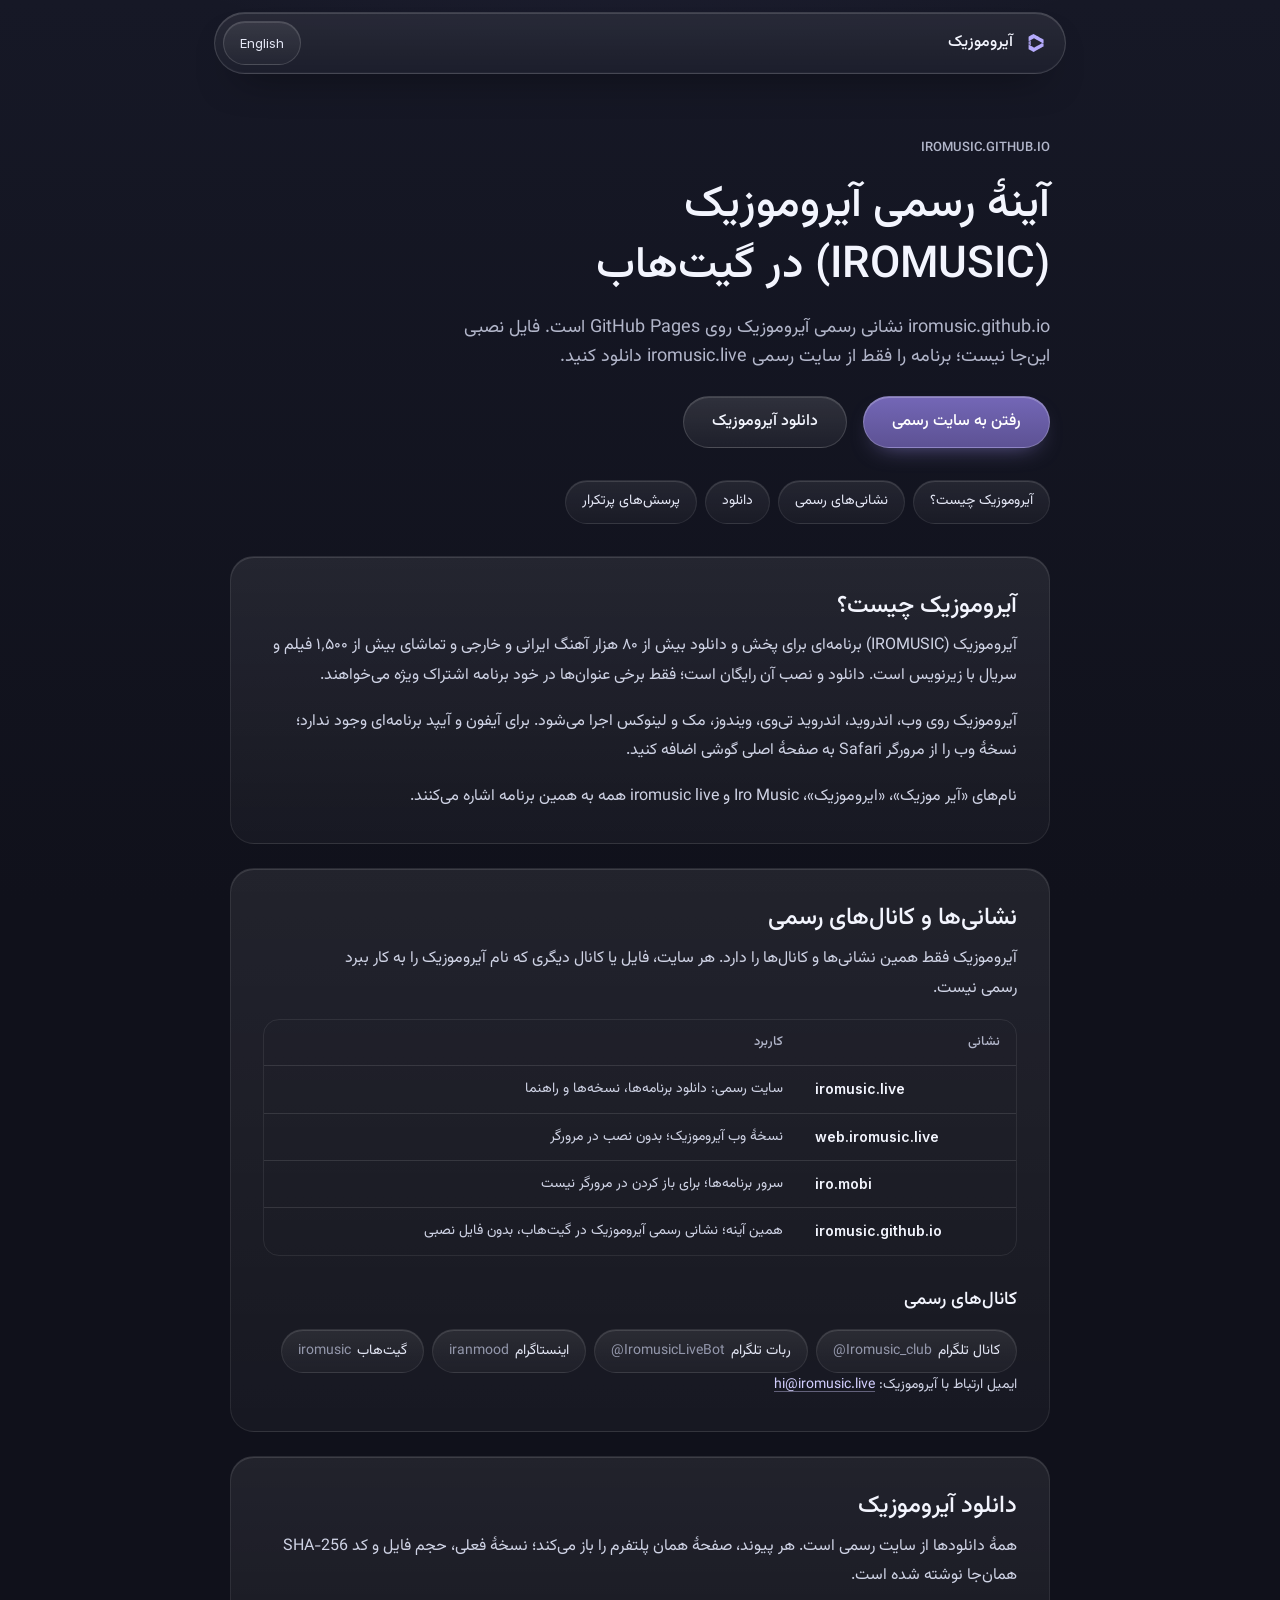
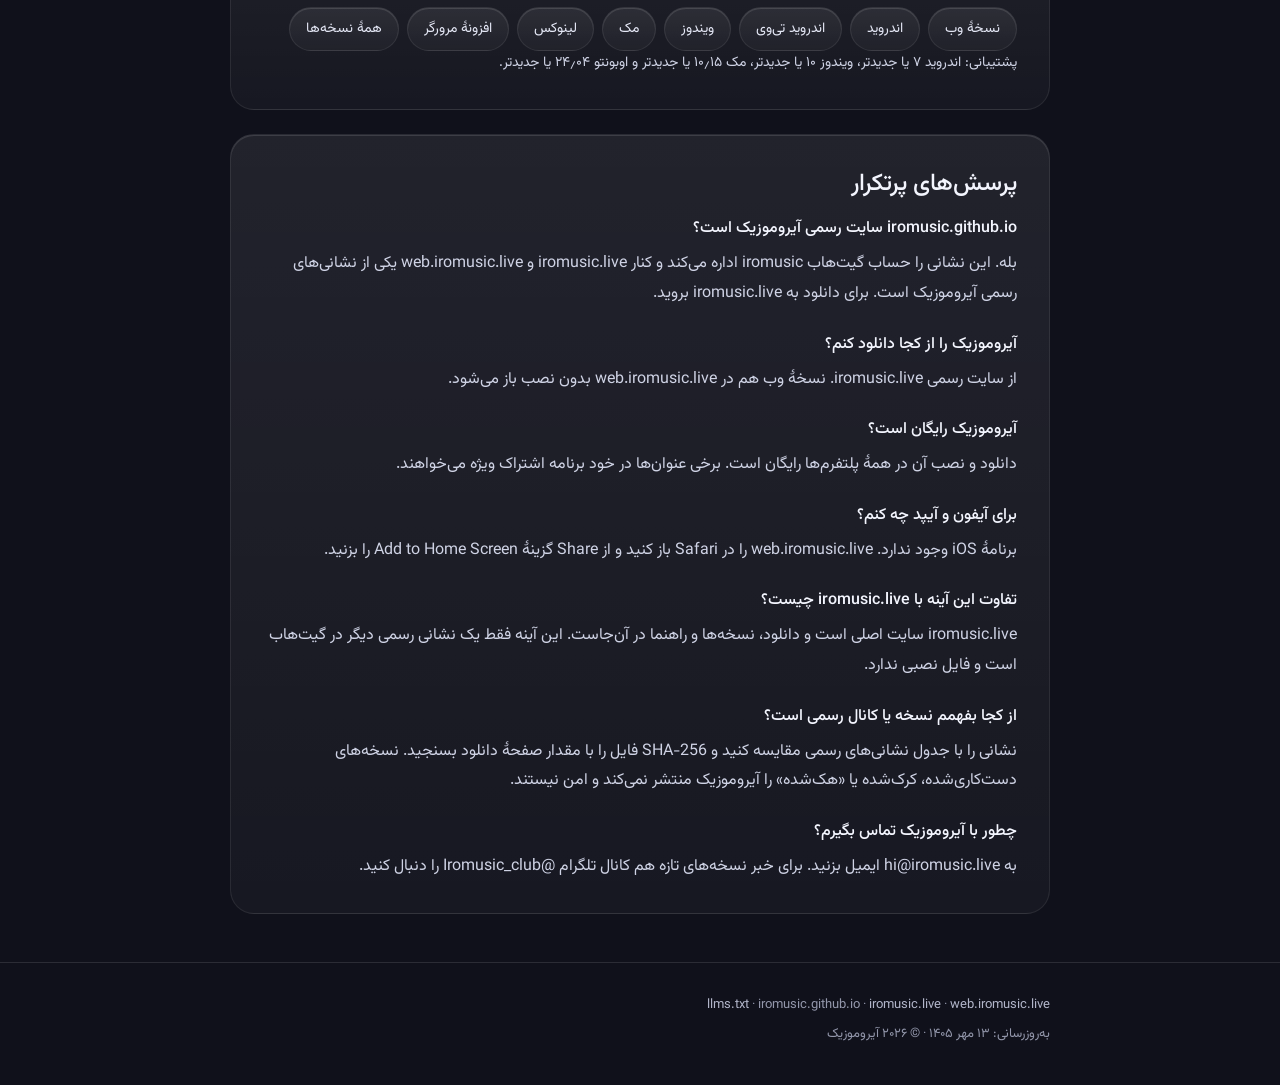
==== commit 400ea51c: "Initial commit" ====
--- a/index.html
+++ b/index.html
@@ -3,299 +3,284 @@
 <head>
 <meta charset="utf-8">
 <meta name="viewport" content="width=device-width, initial-scale=1">
-<title>آیروموزیک (IROMUSIC) | دانلود از سایت رسمی iromusic.live</title>
-<meta name="description" content="دانلود آیروموزیک از سایت رسمی iromusic.live؛ پخش و دانلود رایگان ۸۰,۰۰۰+ آهنگ و ۱,۵۰۰+ فیلم و سریال برای اندروید، ویندوز، مک، لینوکس و وب.">
+<title>آینهٔ رسمی آیروموزیک (IROMUSIC) در گیت‌هاب</title>
+<meta name="description" content="نشانی رسمی آیروموزیک (IROMUSIC) در گیت‌هاب. دانلود و راهنما فقط در سایت رسمی iromusic.live است.">
 <meta name="robots" content="index,follow,max-image-preview:large,max-snippet:-1,max-video-preview:-1">
-<meta name="google-site-verification" content="gBzfijQ6AmLHzrt3xWjVBgiXOT-EV0hqN2oSwiwbx3s">
-<meta name="author" content="IROMUSIC">
+<link rel="canonical" href="https://iromusic.github.io/">
+<link rel="alternate" hreflang="fa" href="https://iromusic.github.io/">
+<link rel="alternate" hreflang="en" href="https://iromusic.github.io/en/">
+<link rel="alternate" hreflang="x-default" href="https://iromusic.github.io/">
+<meta name="theme-color" content="#161826">
+<meta name="color-scheme" content="dark">
 <meta name="application-name" content="IROMUSIC">
-<meta name="theme-color" content="#0a0a0d">
-<meta name="color-scheme" content="dark">
-<link rel="canonical" href="https://iromusic.github.io/">
-<link rel="icon" href="/favicon.svg" type="image/svg+xml">
-<link rel="icon" href="/favicon.iconset/icon_32x32.png" type="image/png" sizes="32x32">
-<link rel="apple-touch-icon" href="/apple-touch-icon.png">
-<link rel="preload" href="/assets/fonts/Vazirmatn-Regular.woff2" as="font" type="font/woff2" crossorigin>
-<link rel="preload" href="/assets/hero-home.jpg" as="image" fetchpriority="high">
 <meta property="og:type" content="website">
-<meta property="og:site_name" content="IROMUSIC آیروموزیک">
+<meta property="og:site_name" content="IROMUSIC">
+<meta property="og:title" content="آینهٔ رسمی آیروموزیک (IROMUSIC) در گیت‌هاب">
+<meta property="og:description" content="نشانی رسمی آیروموزیک (IROMUSIC) در گیت‌هاب. دانلود و راهنما فقط در سایت رسمی iromusic.live است.">
+<meta property="og:url" content="https://iromusic.github.io/">
 <meta property="og:locale" content="fa_IR">
 <meta property="og:locale:alternate" content="en_US">
-<meta property="og:title" content="آیروموزیک (IROMUSIC) | سایت رسمی iromusic.live">
-<meta property="og:description" content="پخش و دانلود رایگان موسیقی، فیلم و سریال در وب، اندروید، ویندوز، مک و لینوکس. نسخهٔ رسمی را از iromusic.live دریافت کنید.">
-<meta property="og:url" content="https://iromusic.github.io/">
-<meta property="og:image" content="https://iromusic.github.io/assets/og-cover.jpg">
+<meta property="og:image" content="https://iromusic.github.io/assets/og/og-1200x630.jpg">
+<meta property="og:image:secure_url" content="https://iromusic.github.io/assets/og/og-1200x630.jpg">
+<meta property="og:image:type" content="image/jpeg">
 <meta property="og:image:width" content="1200">
 <meta property="og:image:height" content="630">
-<meta property="og:image:alt" content="IROMUSIC — موسیقی و فیلم، همه‌جا همراه شما">
+<meta property="og:image:alt" content="IROMUSIC آیروموزیک">
 <meta name="twitter:card" content="summary_large_image">
-<meta name="twitter:title" content="آیروموزیک (IROMUSIC) | سایت رسمی iromusic.live">
-<meta name="twitter:description" content="Free music, movies and series on web, Android, Windows, macOS and Linux. Get the official app at iromusic.live.">
-<meta name="twitter:image" content="https://iromusic.github.io/assets/og-cover.jpg">
+<meta name="twitter:title" content="آینهٔ رسمی آیروموزیک (IROMUSIC) در گیت‌هاب">
+<meta name="twitter:description" content="نشانی رسمی آیروموزیک (IROMUSIC) در گیت‌هاب. دانلود و راهنما فقط در سایت رسمی iromusic.live است.">
+<meta name="twitter:image" content="https://iromusic.github.io/assets/og/og-1200x630.jpg">
+<meta name="twitter:image:alt" content="IROMUSIC آیروموزیک">
+<link rel="icon" href="/favicon.svg" type="image/svg+xml">
+<link rel="icon" href="/favicon.ico" sizes="48x48">
+<link rel="icon" href="/assets/icons/icon-192.png" type="image/png" sizes="192x192">
+<link rel="apple-touch-icon" href="/assets/icons/apple-touch-icon.png">
+<link rel="preload" href="/assets/fonts/Vazirmatn-Regular.woff2" as="font" type="font/woff2" crossorigin>
+<link rel="stylesheet" href="/assets/css/site.css?v=2">
+<meta name="google-site-verification" content="gBzfijQ6AmLHzrt3xWjVBgiXOT-EV0hqN2oSwiwbx3s">
 <script type="application/ld+json">
-{"@context":"https://schema.org","@graph":[
-{"@type":"Organization","@id":"https://iromusic.live/#organization","name":"IROMUSIC","alternateName":["آیروموزیک","ایروموزیک","Iromusic"],"url":"https://iromusic.live/","logo":"https://iromusic.github.io/favicon.iconset/icon_512x512.png","sameAs":["https://iromusic.github.io/","https://t.me/Iromusic_club","https://www.instagram.com/iranmood/"]},
-{"@type":"WebSite","@id":"https://iromusic.github.io/#website","url":"https://iromusic.github.io/","name":"آیروموزیک (IROMUSIC)","inLanguage":["fa","en"],"publisher":{"@id":"https://iromusic.live/#organization"}},
-{"@type":"WebPage","@id":"https://iromusic.github.io/#webpage","url":"https://iromusic.github.io/","name":"آیروموزیک (IROMUSIC) | دانلود از سایت رسمی iromusic.live","isPartOf":{"@id":"https://iromusic.github.io/#website"},"about":{"@id":"https://iromusic.live/#app"},"primaryImageOfPage":"https://iromusic.github.io/assets/og-cover.jpg","inLanguage":"fa","dateModified":"2026-09-16"},
-{"@type":"SoftwareApplication","@id":"https://iromusic.live/#app","name":"IROMUSIC","alternateName":"آیروموزیک","applicationCategory":"MultimediaApplication","operatingSystem":"Web, Android, Android TV, Windows, macOS, Linux","softwareVersion":"6.0.2","url":"https://iromusic.live/fa/","downloadUrl":"https://iromusic.live/fa/#downloads","installUrl":"https://iromusic.live/fa/#downloads","screenshot":"https://iromusic.github.io/assets/hero-home.jpg","publisher":{"@id":"https://iromusic.live/#organization"},"offers":{"@type":"Offer","price":"0","priceCurrency":"USD"}}
-]}
+{
+ "@context": "https://schema.org",
+ "@graph": [
+  {
+   "@type": "Organization",
+   "@id": "https://iromusic.live/#organization",
+   "name": "IROMUSIC",
+   "alternateName": [
+    "آیروموزیک",
+    "IROMUSIC",
+    "Iro Music",
+    "آیر موزیک",
+    "ایروموزیک"
+   ],
+   "url": "https://iromusic.live/",
+   "logo": {
+    "@type": "ImageObject",
+    "url": "https://iromusic.github.io/assets/icons/icon-512.png",
+    "width": 512,
+    "height": 512
+   },
+   "email": "hi@iromusic.live",
+   "sameAs": [
+    "https://iromusic.live/",
+    "https://web.iromusic.live/",
+    "https://t.me/Iromusic_club",
+    "https://t.me/IromusicLiveBot",
+    "https://www.instagram.com/iranmood",
+    "https://github.com/iromusic"
+   ]
+  },
+  {
+   "@type": "WebSite",
+   "@id": "https://iromusic.github.io/#website",
+   "url": "https://iromusic.github.io/",
+   "name": "IROMUSIC (iromusic.github.io)",
+   "alternateName": [
+    "آینهٔ رسمی آیروموزیک",
+    "IROMUSIC official mirror"
+   ],
+   "inLanguage": [
+    "fa-IR",
+    "en"
+   ],
+   "publisher": {
+    "@id": "https://iromusic.live/#organization"
+   }
+  },
+  {
+   "@type": "WebPage",
+   "@id": "https://iromusic.github.io/#webpage",
+   "url": "https://iromusic.github.io/",
+   "name": "آینهٔ رسمی آیروموزیک (IROMUSIC) در گیت‌هاب",
+   "description": "نشانی رسمی آیروموزیک (IROMUSIC) در گیت‌هاب. دانلود و راهنما فقط در سایت رسمی iromusic.live است.",
+   "inLanguage": "fa-IR",
+   "isPartOf": {
+    "@id": "https://iromusic.github.io/#website"
+   },
+   "about": {
+    "@id": "https://iromusic.live/#organization"
+   },
+   "primaryImageOfPage": {
+    "@type": "ImageObject",
+    "url": "https://iromusic.github.io/assets/og/og-1200x630.jpg",
+    "width": 1200,
+    "height": 630
+   },
+   "datePublished": "2026-10-05",
+   "dateModified": "2026-10-05",
+   "breadcrumb": {
+    "@id": "https://iromusic.github.io/#breadcrumb"
+   },
+   "mainEntity": {
+    "@id": "https://iromusic.github.io/#faq"
+   },
+   "significantLink": [
+    "https://iromusic.live/fa/download/web/",
+    "https://iromusic.live/fa/download/"
+   ]
+  },
+  {
+   "@type": "BreadcrumbList",
+   "@id": "https://iromusic.github.io/#breadcrumb",
+   "itemListElement": [
+    {
+     "@type": "ListItem",
+     "position": 1,
+     "name": "IROMUSIC",
+     "item": "https://iromusic.live/fa/"
+    },
+    {
+     "@type": "ListItem",
+     "position": 2,
+     "name": "آینهٔ آیروموزیک",
+     "item": "https://iromusic.github.io/"
+    }
+   ]
+  },
+  {
+   "@type": "FAQPage",
+   "@id": "https://iromusic.github.io/#faq",
+   "inLanguage": "fa-IR",
+   "mainEntity": [
+    {
+     "@type": "Question",
+     "name": "iromusic.github.io سایت رسمی آیروموزیک است؟",
+     "acceptedAnswer": {
+      "@type": "Answer",
+      "text": "بله. این نشانی را حساب گیت‌هاب iromusic اداره می‌کند و کنار iromusic.live و web.iromusic.live یکی از نشانی‌های رسمی آیروموزیک است. برای دانلود به iromusic.live بروید."
+     }
+    },
+    {
+     "@type": "Question",
+     "name": "آیروموزیک را از کجا دانلود کنم؟",
+     "acceptedAnswer": {
+      "@type": "Answer",
+      "text": "از سایت رسمی iromusic.live. نسخهٔ وب هم در web.iromusic.live بدون نصب باز می‌شود."
+     }
+    },
+    {
+     "@type": "Question",
+     "name": "آیروموزیک رایگان است؟",
+     "acceptedAnswer": {
+      "@type": "Answer",
+      "text": "دانلود و نصب آن در همهٔ پلتفرم‌ها رایگان است. برخی عنوان‌ها در خود برنامه اشتراک ویژه می‌خواهند."
+     }
+    },
+    {
+     "@type": "Question",
+     "name": "برای آیفون و آیپد چه کنم؟",
+     "acceptedAnswer": {
+      "@type": "Answer",
+      "text": "برنامهٔ iOS وجود ندارد. web.iromusic.live را در Safari باز کنید و از Share گزینهٔ Add to Home Screen را بزنید."
+     }
+    },
+    {
+     "@type": "Question",
+     "name": "تفاوت این آینه با iromusic.live چیست؟",
+     "acceptedAnswer": {
+      "@type": "Answer",
+      "text": "iromusic.live سایت اصلی است و دانلود، نسخه‌ها و راهنما در آن‌جاست. این آینه فقط یک نشانی رسمی دیگر در گیت‌هاب است و فایل نصبی ندارد."
+     }
+    },
+    {
+     "@type": "Question",
+     "name": "از کجا بفهمم نسخه یا کانال رسمی است؟",
+     "acceptedAnswer": {
+      "@type": "Answer",
+      "text": "نشانی را با جدول نشانی‌های رسمی مقایسه کنید و SHA-256 فایل را با مقدار صفحهٔ دانلود بسنجید. نسخه‌های دست‌کاری‌شده، کرک‌شده یا «هک‌شده» را آیروموزیک منتشر نمی‌کند و امن نیستند."
+     }
+    },
+    {
+     "@type": "Question",
+     "name": "چطور با آیروموزیک تماس بگیرم؟",
+     "acceptedAnswer": {
+      "@type": "Answer",
+      "text": "به hi@iromusic.live ایمیل بزنید. برای خبر نسخه‌های تازه هم کانال تلگرام @Iromusic_club را دنبال کنید."
+     }
+    }
+   ]
+  }
+ ]
+}
 </script>
-<script type="application/ld+json">
-{"@context":"https://schema.org","@type":"FAQPage","mainEntity":[
-{"@type":"Question","name":"سایت رسمی آیروموزیک کجاست؟","acceptedAnswer":{"@type":"Answer","text":"سایت رسمی آیروموزیک iromusic.live است. همهٔ نسخه‌های رسمی، اخبار و راهنماها فقط از همان‌جا منتشر می‌شوند و نشانی iro.mobi هم به آن هدایت می‌شود."}},
-{"@type":"Question","name":"چطور آیروموزیک را دانلود کنم؟","acceptedAnswer":{"@type":"Answer","text":"به بخش دانلود سایت رسمی iromusic.live بروید و نسخهٔ ۶.۰.۲ را برای اندروید، اندروید تی‌وی، ویندوز، مک یا لینوکس دریافت کنید. نسخهٔ وب بدون نصب در pwa.iro.mobi اجرا می‌شود."}},
-{"@type":"Question","name":"چرا آیروموزیک باز نمی‌شود؟","acceptedAnswer":{"@type":"Answer","text":"معمولاً با به‌روزرسانی به آخرین نسخه از iromusic.live، بررسی اتصال اینترنت، پاک‌کردن کش برنامه و نصب مجدد نسخهٔ رسمی مشکل برطرف می‌شود."}},
-{"@type":"Question","name":"آیا آیروموزیک برای آیفون نسخه دارد؟","acceptedAnswer":{"@type":"Answer","text":"هنوز اپلیکیشن اختصاصی آیفون وجود ندارد. نسخهٔ وب را در Safari باز کنید و با گزینهٔ Add to Home Screen آن را به صفحهٔ اصلی اضافه کنید."}},
-{"@type":"Question","name":"آیا نسخهٔ مودشده یا دانلود از سایت‌های دیگر امن است؟","acceptedAnswer":{"@type":"Answer","text":"خیر. نسخه‌های مودشده یا منتشرشده در سایت‌های متفرقه از سوی ما تأیید نمی‌شوند و ممکن است حاوی بدافزار باشند. فقط نسخهٔ رسمی را از iromusic.live نصب کنید."}},
-{"@type":"Question","name":"آیا آیروموزیک فیلم و سریال هم دارد؟","acceptedAnswer":{"@type":"Answer","text":"بله. در کنار بیش از ۸۰,۰۰۰ آهنگ، بیش از ۱,۵۰۰ فیلم و سریال در آیروموزیک در دسترس است و کاتالوگ پیوسته بزرگ‌تر می‌شود."}},
-{"@type":"Question","name":"کانال تلگرام رسمی آیروموزیک چیست؟","acceptedAnswer":{"@type":"Answer","text":"اطلاعیه‌ها و خبرهای رسمی در کانال تلگرام Iromusic_club و صفحهٔ اینستاگرام iranmood منتشر می‌شوند. فهرست کامل کانال‌های رسمی در پایین سایت iromusic.live آمده است."}}
-]}
-</script>
-<style>
-@font-face{font-family:"Vazirmatn";font-weight:400;font-style:normal;font-display:swap;src:url("/assets/fonts/Vazirmatn-Regular.woff2") format("woff2")}
-@font-face{font-family:"Vazirmatn";font-weight:500 700;font-style:normal;font-display:swap;src:url("/assets/fonts/Vazirmatn-Medium.woff2") format("woff2")}
-:root{--bg:#0a0a0d;--surface:#15161a;--text:#e9e9ed;--muted:#b2b6ca;--dim:#9397ab;--line:rgba(233,233,237,.14);--accent:#ae02cc;--accent-hi:#e197f3;--accent-soft:#3d0c48;--r:14px;--wrap:1040px}
-*{box-sizing:border-box}
-html{-webkit-text-size-adjust:100%;scroll-behavior:smooth}
-body{margin:0;background:var(--bg);color:var(--text);font:400 16px/1.8 "Vazirmatn",system-ui,-apple-system,"Segoe UI",Tahoma,sans-serif;text-rendering:optimizeLegibility}
-img{max-width:100%;height:auto;display:block}
-a{color:var(--accent-hi);text-underline-offset:3px}
-a:focus-visible,summary:focus-visible{outline:2px solid var(--accent-hi);outline-offset:3px;border-radius:6px}
-.wrap{width:100%;max-width:var(--wrap);margin-inline:auto;padding-inline:20px}
-.skip{position:absolute;inset-inline-start:12px;top:-60px;background:var(--accent);color:#fff;padding:8px 14px;border-radius:8px;z-index:9}
-.skip:focus{top:12px}
-.notice{background:var(--accent-soft);border-bottom:1px solid var(--line);font-size:14px}
-.notice .wrap{display:flex;flex-wrap:wrap;gap:4px 10px;align-items:center;justify-content:center;padding-block:9px;text-align:center}
-.notice a{color:#fff;font-weight:600}
-header.top .wrap{display:flex;align-items:center;justify-content:space-between;gap:12px;padding-block:18px}
-.brand{display:flex;align-items:center;gap:10px;color:var(--text);text-decoration:none;font-weight:700;letter-spacing:.06em}
-.brand img{width:34px;height:34px;border-radius:9px}
-.btn{display:inline-flex;align-items:center;justify-content:center;gap:8px;min-height:46px;padding:10px 20px;border-radius:999px;font-weight:600;text-decoration:none;line-height:1.3;border:1px solid var(--line);color:var(--text);background:transparent;transition:background .2s,border-color .2s}
-.btn:hover{border-color:var(--accent-hi)}
-.btn-primary{background:var(--accent);border-color:var(--accent);color:#fff}
-.btn-primary:hover{background:#c21ee0;border-color:#c21ee0}
-.btn-sm{min-height:38px;padding:6px 16px;font-size:14px}
-.hero{padding-block:28px 56px}
-.hero .wrap{display:grid;grid-template-columns:1.25fr .75fr;gap:40px;align-items:center}
-.eyebrow{display:inline-block;color:var(--accent-hi);font-size:14px;font-weight:600;margin-bottom:10px}
-h1{font-size:clamp(28px,5vw,46px);line-height:1.35;margin:0 0 16px;font-weight:700}
-h1 .en{display:block;font-size:.5em;color:var(--muted);font-weight:500;letter-spacing:.04em;direction:ltr;unicode-bidi:isolate}
-.lead{font-size:clamp(16px,2.2vw,19px);color:var(--muted);margin:0 0 26px;max-width:36em}
-.cta{display:flex;flex-wrap:wrap;gap:12px}
-.cta-note{margin:16px 0 0;font-size:14px;color:var(--dim)}
-.shot{justify-self:center;width:min(100%,280px);border-radius:28px;overflow:hidden;border:1px solid var(--line);box-shadow:0 30px 80px -30px rgba(174,2,204,.55)}
-.stats{border-block:1px solid var(--line)}
-.stats ul{list-style:none;margin:0;padding:22px 0;display:grid;grid-template-columns:repeat(4,1fr);gap:16px;text-align:center}
-.stats b{display:block;font-size:clamp(22px,3.4vw,30px);color:#fff}
-.stats span{font-size:14px;color:var(--dim)}
-section.block{padding-block:60px}
-h2{font-size:clamp(22px,3.4vw,30px);line-height:1.45;margin:0 0 10px}
-.sub{color:var(--muted);margin:0 0 30px;max-width:40em}
-.cards{display:grid;grid-template-columns:repeat(3,1fr);gap:16px}
-.card{background:var(--surface);border:1px solid var(--line);border-radius:var(--r);padding:22px}
-.card h3{margin:0 0 6px;font-size:18px}
-.card p{margin:0;color:var(--muted);font-size:15px}
-.platforms{list-style:none;margin:0 0 22px;padding:0;display:grid;grid-template-columns:repeat(3,1fr);gap:12px}
-.platforms a{display:flex;flex-direction:column;background:var(--surface);border:1px solid var(--line);border-radius:var(--r);padding:16px 18px;text-decoration:none;color:var(--text);height:100%}
-.platforms a:hover{border-color:var(--accent-hi)}
-.platforms strong{font-size:17px}
-.platforms small{color:var(--dim);font-size:13px}
-.hint{background:var(--surface);border:1px solid var(--line);border-inline-start:3px solid var(--accent);border-radius:var(--r);padding:16px 18px;color:var(--muted);font-size:15px;margin:0}
-.faq details{border-bottom:1px solid var(--line)}
-.faq summary{cursor:pointer;list-style:none;padding:18px 0;font-weight:600;font-size:17px;display:flex;justify-content:space-between;gap:12px}
-.faq summary::-webkit-details-marker{display:none}
-.faq summary::after{content:"+";color:var(--accent-hi);font-size:22px;line-height:1}
-.faq details[open] summary::after{content:"−"}
-.faq details p{margin:0 0 18px;color:var(--muted)}
-.en-block{direction:ltr;text-align:left;font-family:system-ui,-apple-system,"Segoe UI",Roboto,sans-serif;background:var(--surface);border:1px solid var(--line);border-radius:var(--r);padding:26px}
-.en-block h2{font-size:24px}
-.en-block p{color:var(--muted);margin:0 0 14px}
-.final{text-align:center;padding-block:64px;background:radial-gradient(60% 80% at 50% 0,rgba(174,2,204,.22),transparent 70%)}
-.final .cta{justify-content:center}
-.final .url{direction:ltr;unicode-bidi:isolate;font-weight:700;color:#fff}
-footer{border-top:1px solid var(--line);padding-block:30px;font-size:14px;color:var(--dim)}
-footer .wrap{display:flex;flex-wrap:wrap;gap:14px 28px;justify-content:space-between;align-items:center}
-footer nav{display:flex;flex-wrap:wrap;gap:8px 18px}
-footer a{color:var(--muted);text-decoration:none}
-footer a:hover{color:#fff}
-.social{display:flex;gap:10px}
-.social a{display:inline-flex;align-items:center;gap:6px}
-.social img{width:20px;height:20px}
-.ltr{direction:ltr;unicode-bidi:isolate}
-@media (max-width:820px){
-.hero .wrap{grid-template-columns:1fr;gap:30px}
-.shot{width:min(70%,240px)}
-.cards,.platforms{grid-template-columns:1fr 1fr}
-.stats ul{grid-template-columns:1fr 1fr}
-}
-@media (max-width:520px){
-.cards,.platforms{grid-template-columns:1fr}
-.cta .btn{flex:1 1 100%}
-header.top .btn-sm span{display:none}
-}
-@media (prefers-reduced-motion:reduce){html{scroll-behavior:auto}.btn{transition:none}}
-</style>
 </head>
 <body>
-<a class="skip" href="#main">رفتن به محتوا</a>
-
-<div class="notice" role="note">
-  <div class="wrap">
-    <span>سایت رسمی آیروموزیک نشانی <strong class="ltr">iromusic.live</strong> است.</span>
-    <a href="https://iromusic.live/fa/">رفتن به سایت رسمی ←</a>
-  </div>
-</div>
-
-<header class="top">
-  <div class="wrap">
-    <a class="brand" href="https://iromusic.github.io/" aria-label="آیروموزیک، صفحهٔ اصلی">
-      <img src="/favicon.iconset/icon_64x64.png" alt="" width="34" height="34">
-      <span class="ltr">IROMUSIC</span>
+
+<a class="skip-link" href="#main">رفتن به محتوا</a>
+
+<svg width="0" height="0" style="position:absolute" aria-hidden="true">
+  <defs>
+    <symbol id="iromusic-mark" viewBox="0 0 512 512">
+      <g transform="translate(0,512) scale(0.1,-0.1)" fill="currentColor">
+        <path d="M1582 4071 c-255 -153 -467 -282 -473 -288 -6 -6 -8 -185 -7 -466 l3 -457 532 319 532 318 338 -189 c186 -104 433 -243 548 -307 116 -65 380 -213 587 -330 208 -116 384 -214 393 -217 13 -5 15 40 15 392 l0 399 -128 69 c-70 38 -176 97 -237 131 -60 34 -155 87 -210 117 -55 31 -170 95 -255 143 -85 49 -216 122 -290 163 -74 41 -189 105 -255 142 -303 170 -614 340 -621 340 -5 0 -217 -126 -472 -279z"/>
+        <path d="M1330 2897 l-225 -134 -3 -209 -2 -209 30 -17 c16 -9 30 -13 30 -7 0 11 59 49 78 49 15 0 17 -71 2 -86 -8 -8 -7 -14 2 -21 33 -25 310 -185 314 -181 2 3 3 217 2 476 l-3 472 -225 -133z m170 -35 c0 -46 -2 -49 -40 -71 l-40 -22 0 48 c0 46 2 50 38 71 20 12 38 22 40 22 1 0 2 -22 2 -48z m-250 -135 c0 -37 -6 -47 -40 -70 -39 -27 -50 -22 -50 23 0 34 5 43 37 64 43 29 53 26 53 -17z m250 -62 c0 -40 -4 -47 -32 -65 -18 -11 -36 -20 -40 -20 -5 0 -8 20 -8 44 0 39 4 47 33 64 17 11 35 21 40 21 4 1 7 -19 7 -44z m-252 -137 c-2 -35 -9 -46 -37 -65 -19 -13 -38 -23 -42 -23 -5 0 -9 20 -9 44 0 39 4 47 33 64 50 31 59 28 55 -20z m252 -62 c0 -40 -3 -46 -36 -65 -19 -12 -37 -21 -40 -21 -2 0 -4 20 -4 45 0 40 4 47 33 65 17 11 35 20 40 20 4 0 7 -20 7 -44z m0 -210 c0 -40 -4 -47 -34 -65 -18 -12 -36 -21 -40 -21 -3 0 -6 20 -6 45 0 40 4 47 33 65 17 11 35 20 40 20 4 0 7 -20 7 -44z"/>
+        <path d="M3315 2289 c-458 -258 -1153 -639 -1165 -639 -5 0 -241 140 -525 310 -284 171 -518 310 -521 310 -2 0 -4 -208 -4 -463 l0 -462 473 -284 c259 -156 477 -284 482 -284 6 0 66 32 135 70 69 39 258 143 420 233 162 90 399 222 525 293 127 71 275 155 330 185 55 30 150 83 210 117 61 34 170 94 243 134 l132 73 -2 236 -3 237 -145 82 c-80 45 -152 82 -160 82 -8 0 -199 -103 -425 -230z"/>
+      </g>
+    </symbol>
+  </defs>
+</svg>
+
+<header class="site-header">
+  <div class="wrap site-header__inner">
+    <a href="/" class="logo" aria-label="آیروموزیک، صفحهٔ اصلی">
+      <svg class="logo__mark" width="26" height="26" aria-hidden="true"><use href="#iromusic-mark"/></svg>
+      آیروموزیک
     </a>
-    <a class="btn btn-sm" href="https://iromusic.live/fa/"><span>سایت رسمی</span> <b class="ltr">iromusic.live</b></a>
+    <a class="lang-switch" href="/en/" hreflang="en" lang="en" dir="ltr">English</a>
   </div>
 </header>
 
 <main id="main">
-  <section class="hero" aria-labelledby="hero-title">
-    <div class="wrap">
-      <div>
-        <span class="eyebrow">اپلیکیشن رایگان موسیقی، فیلم و سریال</span>
-        <h1 id="hero-title">آیروموزیک؛ موسیقی و فیلم، همه‌جا همراه شما<span class="en">IROMUSIC</span></h1>
-        <p class="lead">آیروموزیک اپلیکیشنی سریع و سبک برای پخش و دانلود بیش از ۸۰,۰۰۰ آهنگ فارسی و بین‌المللی و بیش از ۱,۵۰۰ فیلم و سریال است؛ روی گوشی، کامپیوتر، تلویزیون یا مستقیم در مرورگر.</p>
-        <div class="cta">
-          <a class="btn btn-primary" href="https://iromusic.live/fa/#downloads">دانلود آیروموزیک از سایت رسمی</a>
-          <a class="btn" href="https://iromusic.live/fa/">ورود به iromusic.live</a>
-        </div>
-        <p class="cta-note">نسخهٔ ۶.۰.۲ · رایگان · وب، اندروید، اندروید تی‌وی، ویندوز، مک و لینوکس</p>
-      </div>
-      <img class="shot" src="/assets/hero-home.jpg" width="480" height="1039" alt="صفحهٔ خانهٔ اپلیکیشن آیروموزیک با پیشنهاد آهنگ و فیلم" fetchpriority="high">
+  <section class="wrap page-hero">
+    <p class="eyebrow"><span dir="ltr">iromusic.github.io</span></p>
+    <h1 class="page-hero__title">آینهٔ رسمی آیروموزیک (IROMUSIC) در گیت‌هاب</h1>
+    <p class="page-hero__sub">iromusic.github.io نشانی رسمی آیروموزیک روی GitHub Pages است. فایل نصبی این‌جا نیست؛ برنامه را فقط از سایت رسمی iromusic.live دانلود کنید.</p>
+    <div class="page-hero__actions">
+      <a class="btn btn-primary btn-lg" href="https://iromusic.live/fa/" rel="noopener">رفتن به سایت رسمی</a>
+      <a class="btn btn-secondary btn-lg" href="https://iromusic.live/fa/download/" rel="noopener">دانلود آیروموزیک</a>
     </div>
+    <nav class="toc" aria-label="در این صفحه"><ul class="related-links"><li><a href="#about">آیروموزیک چیست؟</a></li><li><a href="#official">نشانی‌های رسمی</a></li><li><a href="#download">دانلود</a></li><li><a href="#faq">پرسش‌های پرتکرار</a></li></ul></nav>
   </section>
 
-  <div class="stats">
-    <ul class="wrap">
-      <li><b>۸۰,۰۰۰+</b><span>آهنگ</span></li>
-      <li><b>۱,۵۰۰+</b><span>فیلم و سریال</span></li>
-      <li><b>۶</b><span>پلتفرم</span></li>
-      <li><b>رایگان</b><span>پخش و دانلود</span></li>
-    </ul>
+  <div class="wrap sections">
+    <section class="glass-card" id="about" aria-labelledby="about-h">
+      <h2 class="card-title" id="about-h">آیروموزیک چیست؟</h2>
+      <p>آیروموزیک (IROMUSIC) برنامه‌ای برای پخش و دانلود بیش از ۸۰ هزار آهنگ ایرانی و خارجی و تماشای بیش از ۱٬۵۰۰ فیلم و سریال با زیرنویس است. دانلود و نصب آن رایگان است؛ فقط برخی عنوان‌ها در خود برنامه اشتراک ویژه می‌خواهند.</p><p>آیروموزیک روی وب، اندروید، اندروید تی‌وی، ویندوز، مک و لینوکس اجرا می‌شود. برای آیفون و آیپد برنامه‌ای وجود ندارد؛ نسخهٔ وب را از مرورگر Safari به صفحهٔ اصلی گوشی اضافه کنید.</p><p>نام‌های «آیر موزیک»، «ایروموزیک»، Iro Music و iromusic live همه به همین برنامه اشاره می‌کنند.</p>
+    </section>
+
+    <section class="glass-card" id="official" aria-labelledby="official-h">
+      <h2 class="card-title" id="official-h">نشانی‌ها و کانال‌های رسمی</h2>
+      <p>آیروموزیک فقط همین نشانی‌ها و کانال‌ها را دارد. هر سایت، فایل یا کانال دیگری که نام آیروموزیک را به کار ببرد رسمی نیست.</p>
+      <div class="table-wrap"><table class="facts">
+        <caption class="sr-only">نشانی‌های رسمی آیروموزیک</caption>
+        <thead><tr><th scope="col">نشانی</th><th scope="col">کاربرد</th></tr></thead>
+        <tbody><tr><th scope="row" dir="ltr">iromusic.live</th><td>سایت رسمی: دانلود برنامه‌ها، نسخه‌ها و راهنما</td></tr><tr><th scope="row" dir="ltr">web.iromusic.live</th><td>نسخهٔ وب آیروموزیک؛ بدون نصب در مرورگر</td></tr><tr><th scope="row" dir="ltr">iro.mobi</th><td>سرور برنامه‌ها؛ برای باز کردن در مرورگر نیست</td></tr><tr><th scope="row" dir="ltr">iromusic.github.io</th><td>همین آینه؛ نشانی رسمی آیروموزیک در گیت‌هاب، بدون فایل نصبی</td></tr></tbody>
+      </table></div>
+      <h3 class="sub-title">کانال‌های رسمی</h3>
+      <ul class="related-links"><li><a href="https://t.me/Iromusic_club" rel="noopener">کانال تلگرام <span class="handle" dir="ltr">@Iromusic_club</span></a></li><li><a href="https://t.me/IromusicLiveBot" rel="noopener">ربات تلگرام <span class="handle" dir="ltr">@IromusicLiveBot</span></a></li><li><a href="https://www.instagram.com/iranmood" rel="noopener">اینستاگرام <span class="handle" dir="ltr">iranmood</span></a></li><li><a href="https://github.com/iromusic" rel="noopener">گیت‌هاب <span class="handle" dir="ltr">iromusic</span></a></li></ul>
+      <p class="small">ایمیل ارتباط با آیروموزیک: <a href="mailto:hi@iromusic.live"><span dir="ltr">hi@iromusic.live</span></a></p>
+    </section>
+
+    <section class="glass-card" id="download" aria-labelledby="download-h">
+      <h2 class="card-title" id="download-h">دانلود آیروموزیک</h2>
+      <p>همهٔ دانلودها از سایت رسمی است. هر پیوند، صفحهٔ همان پلتفرم را باز می‌کند؛ نسخهٔ فعلی، حجم فایل و کد SHA-256 همان‌جا نوشته شده است.</p>
+      <ul class="related-links"><li><a href="https://iromusic.live/fa/download/web/" rel="noopener">نسخهٔ وب</a></li><li><a href="https://iromusic.live/fa/download/android/" rel="noopener">اندروید</a></li><li><a href="https://iromusic.live/fa/download/android-tv/" rel="noopener">اندروید تی‌وی</a></li><li><a href="https://iromusic.live/fa/download/windows/" rel="noopener">ویندوز</a></li><li><a href="https://iromusic.live/fa/download/macos/" rel="noopener">مک</a></li><li><a href="https://iromusic.live/fa/download/linux/" rel="noopener">لینوکس</a></li><li><a href="https://iromusic.live/fa/extensions/" rel="noopener">افزونهٔ مرورگر</a></li><li><a href="https://iromusic.live/fa/releases/" rel="noopener">همهٔ نسخه‌ها</a></li></ul>
+      <p class="small">پشتیبانی: اندروید ۷ یا جدیدتر، ویندوز ۱۰ یا جدیدتر، مک ۱۰٫۱۵ یا جدیدتر و اوبونتو ۲۴٫۰۴ یا جدیدتر.</p>
+    </section>
+
+    <section class="glass-card faq" id="faq" aria-labelledby="faq-h">
+      <h2 class="card-title" id="faq-h">پرسش‌های پرتکرار</h2>
+      <h3>iromusic.github.io سایت رسمی آیروموزیک است؟</h3><p>بله. این نشانی را حساب گیت‌هاب iromusic اداره می‌کند و کنار iromusic.live و web.iromusic.live یکی از نشانی‌های رسمی آیروموزیک است. برای دانلود به iromusic.live بروید.</p><h3>آیروموزیک را از کجا دانلود کنم؟</h3><p>از سایت رسمی iromusic.live. نسخهٔ وب هم در web.iromusic.live بدون نصب باز می‌شود.</p><h3>آیروموزیک رایگان است؟</h3><p>دانلود و نصب آن در همهٔ پلتفرم‌ها رایگان است. برخی عنوان‌ها در خود برنامه اشتراک ویژه می‌خواهند.</p><h3>برای آیفون و آیپد چه کنم؟</h3><p>برنامهٔ iOS وجود ندارد. web.iromusic.live را در Safari باز کنید و از Share گزینهٔ Add to Home Screen را بزنید.</p><h3>تفاوت این آینه با iromusic.live چیست؟</h3><p>iromusic.live سایت اصلی است و دانلود، نسخه‌ها و راهنما در آن‌جاست. این آینه فقط یک نشانی رسمی دیگر در گیت‌هاب است و فایل نصبی ندارد.</p><h3>از کجا بفهمم نسخه یا کانال رسمی است؟</h3><p>نشانی را با جدول نشانی‌های رسمی مقایسه کنید و SHA-256 فایل را با مقدار صفحهٔ دانلود بسنجید. نسخه‌های دست‌کاری‌شده، کرک‌شده یا «هک‌شده» را آیروموزیک منتشر نمی‌کند و امن نیستند.</p><h3>چطور با آیروموزیک تماس بگیرم؟</h3><p>به hi@iromusic.live ایمیل بزنید. برای خبر نسخه‌های تازه هم کانال تلگرام @Iromusic_club را دنبال کنید.</p>
+    </section>
   </div>
-
-  <section class="block" aria-labelledby="why-title">
-    <div class="wrap">
-      <h2 id="why-title">آیروموزیک چیست؟</h2>
-      <p class="sub">آیروموزیک (IROMUSIC یا ایروموزیک) سرویس پخش و دانلود موسیقی، فیلم و سریال برای فارسی‌زبانان است. یک حساب کاربری، روی همهٔ دستگاه‌هایتان.</p>
-      <div class="cards">
-        <article class="card">
-          <h3>موسیقی فارسی و خارجی</h3>
-          <p>کتابخانه‌ای با بیش از ۸۰,۰۰۰ آهنگ از ژانرها و دوره‌های مختلف، با آهنگ‌های پرطرفدار که پیوسته به‌روز می‌شوند.</p>
-        </article>
-        <article class="card">
-          <h3>فیلم و سریال</h3>
-          <p>مجموعهٔ واقعی فیلم و سریال در کنار موسیقی؛ همه در یک اپلیکیشن و با یک حساب کاربری.</p>
-        </article>
-        <article class="card">
-          <h3>دانلود و پخش آفلاین</h3>
-          <p>آهنگ‌ها، آلبوم‌ها و فیلم‌ها را یک بار دانلود کنید و بدون اینترنت در اپلیکیشن‌های اندروید، ویندوز، مک و لینوکس پخش کنید.</p>
-        </article>
-      </div>
-    </div>
-  </section>
-
-  <section class="block" id="download" aria-labelledby="dl-title">
-    <div class="wrap">
-      <h2 id="dl-title">دانلود آیروموزیک برای همهٔ دستگاه‌ها</h2>
-      <p class="sub">فایل‌های نصب فقط در سایت رسمی منتشر می‌شوند. پلتفرم خود را انتخاب کنید تا به بخش دانلود <a href="https://iromusic.live/fa/#downloads">iromusic.live</a> بروید.</p>
-      <ul class="platforms">
-        <li><a href="https://iromusic.live/fa/#downloads"><strong>اندروید</strong><small>دانلود APK · نسخهٔ ۶.۰.۲</small></a></li>
-        <li><a href="https://iromusic.live/fa/#downloads"><strong>اندروید تی‌وی</strong><small>همان APK اندروید · ۶.۰.۲</small></a></li>
-        <li><a href="https://iromusic.live/fa/#downloads"><strong>ویندوز</strong><small>نصب‌کنندهٔ EXE · ۶.۰.۲</small></a></li>
-        <li><a href="https://iromusic.live/fa/#downloads"><strong>مک (macOS)</strong><small>نصب‌کنندهٔ PKG و DMG · ۶.۰.۲</small></a></li>
-        <li><a href="https://iromusic.live/fa/#downloads"><strong>لینوکس</strong><small>بستهٔ DEB · arm64 · ۶.۰.۲</small></a></li>
-        <li><a href="https://pwa.iro.mobi/"><strong>نسخهٔ وب</strong><small>بدون نصب، در مرورگر · pwa.iro.mobi</small></a></li>
-      </ul>
-      <p class="hint">کاربران آیفون: هنوز اپلیکیشن اختصاصی iOS وجود ندارد؛ <a href="https://pwa.iro.mobi/">نسخهٔ وب</a> را در Safari باز کنید و آن را به صفحهٔ اصلی (Add to Home Screen) اضافه کنید. نسخه‌های «آیروموزیک برای آیفون» یا نسخه‌های مودشده در سایت‌های دیگر رسمی نیستند.</p>
-    </div>
-  </section>
-
-  <section class="block faq" id="faq" aria-labelledby="faq-title">
-    <div class="wrap">
-      <h2 id="faq-title">سوالات متداول آیروموزیک</h2>
-      <p class="sub">پاسخ کامل‌تر و راهنمای گام‌به‌گام در <a href="https://iromusic.live/fa/help/">صفحهٔ راهنمای iromusic.live</a> است.</p>
-      <details open>
-        <summary>سایت رسمی آیروموزیک کجاست؟</summary>
-        <p>سایت رسمی آیروموزیک iromusic.live است. همهٔ نسخه‌های رسمی، اخبار و راهنماها فقط از همان‌جا منتشر می‌شوند و نشانی iro.mobi هم به آن هدایت می‌شود.</p>
-      </details>
-      <details>
-        <summary>چطور آیروموزیک را دانلود کنم؟</summary>
-        <p>به بخش دانلود سایت رسمی iromusic.live بروید و نسخهٔ ۶.۰.۲ را برای اندروید، اندروید تی‌وی، ویندوز، مک یا لینوکس دریافت کنید. نسخهٔ وب بدون نصب در pwa.iro.mobi اجرا می‌شود.</p>
-      </details>
-      <details>
-        <summary>چرا آیروموزیک باز نمی‌شود؟</summary>
-        <p>معمولاً با به‌روزرسانی به آخرین نسخه از iromusic.live، بررسی اتصال اینترنت، پاک‌کردن کش برنامه و نصب مجدد نسخهٔ رسمی مشکل برطرف می‌شود.</p>
-      </details>
-      <details>
-        <summary>آیا آیروموزیک برای آیفون نسخه دارد؟</summary>
-        <p>هنوز اپلیکیشن اختصاصی آیفون وجود ندارد. نسخهٔ وب را در Safari باز کنید و با گزینهٔ Add to Home Screen آن را به صفحهٔ اصلی اضافه کنید.</p>
-      </details>
-      <details>
-        <summary>آیا نسخهٔ مودشده یا دانلود از سایت‌های دیگر امن است؟</summary>
-        <p>خیر. نسخه‌های مودشده یا منتشرشده در سایت‌های متفرقه از سوی ما تأیید نمی‌شوند و ممکن است حاوی بدافزار باشند. فقط نسخهٔ رسمی را از iromusic.live نصب کنید.</p>
-      </details>
-      <details>
-        <summary>آیا آیروموزیک فیلم و سریال هم دارد؟</summary>
-        <p>بله. در کنار بیش از ۸۰,۰۰۰ آهنگ، بیش از ۱,۵۰۰ فیلم و سریال در آیروموزیک در دسترس است و کاتالوگ پیوسته بزرگ‌تر می‌شود.</p>
-      </details>
-      <details>
-        <summary>کانال تلگرام رسمی آیروموزیک چیست؟</summary>
-        <p>اطلاعیه‌ها و خبرهای رسمی در کانال تلگرام Iromusic_club و صفحهٔ اینستاگرام iranmood منتشر می‌شوند. فهرست کامل کانال‌های رسمی در پایین سایت iromusic.live آمده است.</p>
-      </details>
-    </div>
-  </section>
-
-  <section class="block" aria-labelledby="en-title">
-    <div class="wrap">
-      <div class="en-block" lang="en">
-        <h2 id="en-title">IROMUSIC app — official download at iromusic.live</h2>
-        <p>IROMUSIC is a free app for streaming and downloading 80,000+ Persian and international tracks plus 1,500+ movies and series. Version 6.0.2 is available for Android, Android TV, Windows, macOS and Linux (arm64), and the web app runs in any browser with nothing to install.</p>
-        <p>Official installers are published only on <a href="https://iromusic.live/en/">iromusic.live</a>. There is no dedicated iPhone app yet; open the web app in Safari and add it to your Home Screen. Modded APKs from other sites are not ours.</p>
-        <div class="cta">
-          <a class="btn btn-primary" href="https://iromusic.live/en/#downloads">Download IROMUSIC</a>
-          <a class="btn" href="https://iromusic.live/en/">Visit iromusic.live</a>
-        </div>
-      </div>
-    </div>
-  </section>
-
-  <section class="final" aria-labelledby="final-title">
-    <div class="wrap">
-      <h2 id="final-title">نسخهٔ رسمی آیروموزیک را از سایت رسمی بگیرید</h2>
-      <p class="sub" style="margin-inline:auto">جدیدترین نسخه، راهنمای نصب و اخبار انتشار در <span class="url">iromusic.live</span></p>
-      <div class="cta">
-        <a class="btn btn-primary" href="https://iromusic.live/fa/">رفتن به iromusic.live</a>
-        <a class="btn" href="https://pwa.iro.mobi/">اجرای نسخهٔ وب</a>
-      </div>
-    </div>
-  </section>
 </main>
 
-<footer>
+<footer class="site-footer">
   <div class="wrap">
-    <nav aria-label="پیوندهای رسمی">
-      <a href="https://iromusic.live/fa/">سایت رسمی</a>
-      <a href="https://iromusic.live/fa/#downloads">دانلود</a>
-      <a href="https://iromusic.live/fa/faq/">سوالات متداول</a>
-      <a href="https://iromusic.live/fa/help/">راهنما</a>
-      <a href="https://iromusic.live/fa/privacy/">حریم خصوصی</a>
-      <a href="https://iromusic.live/en/" lang="en">English</a>
-    </nav>
-    <div class="social">
-      <a href="https://t.me/Iromusic_club" rel="me noopener"><img src="/socials/telegram.svg" alt="" width="20" height="20" loading="lazy">تلگرام</a>
-      <a href="https://www.instagram.com/iranmood/" rel="me noopener"><img src="/socials/instagram.svg" alt="" width="20" height="20" loading="lazy">اینستاگرام</a>
-    </div>
-    <p style="margin:0">© <span class="ltr">IROMUSIC</span> · <a href="https://iromusic.live/">iromusic.live</a></p>
+    <p><a href="https://iromusic.live/fa/">iromusic.live</a> · <a href="https://web.iromusic.live">web.iromusic.live</a> · <span dir="ltr">iromusic.github.io</span> · <a href="/llms.txt" dir="ltr" lang="en">llms.txt</a></p>
+    <p>به‌روزرسانی: <time datetime="2026-10-05">۱۳ مهر ۱۴۰۵</time> · © ۲۰۲۶ آیروموزیک</p>
   </div>
 </footer>
+
 </body>
 </html>
--- a/assets/css/site.css
+++ b/assets/css/site.css
@@ -0,0 +1,358 @@
+/* IROMUSIC mirror — trimmed copy of the iromusic.live design system (landing/assets/css/site.css).
+ * Only the rules these pages use: fonts, tokens, base, header, page hero, glass card, buttons,
+ * link pills, footer. Self-hosted fonts, no CDN, no backdrop blur. */
+
+/* ── fonts ──────────────────────────────────────────────────────────────── */
+@font-face {
+  font-family: 'Inter';
+  font-style: normal;
+  font-weight: 400 700;
+  font-display: swap;
+  src: url("/assets/fonts/inter-latin.woff2") format('woff2');
+  unicode-range: U+0000-00FF, U+0131, U+0152-0153, U+02BB-02BC, U+02C6, U+02DA, U+02DC, U+0304, U+0308, U+0329, U+2000-206F, U+20AC, U+2122, U+2191, U+2193, U+2212, U+2215, U+FEFF, U+FFFD;
+}
+@font-face {
+  font-family: 'Vazirmatn';
+  font-style: normal;
+  font-weight: 400;
+  font-display: swap;
+  src: url("/assets/fonts/Vazirmatn-Regular.woff2") format('woff2');
+}
+@font-face {
+  font-family: 'Vazirmatn';
+  font-style: normal;
+  font-weight: 500 700;
+  font-display: swap;
+  src: url("/assets/fonts/Vazirmatn-Medium.woff2") format('woff2');
+}
+
+/* ── tokens ─────────────────────────────────────────────────────────────── */
+:root {
+  color-scheme: dark;
+
+  --color-bg: #161826;
+  --color-bg-deep: #10111b;
+  --color-surface: #232532;
+  --color-text: #e9e9ed;
+  --color-accent: #9184d9;
+  --color-divider: color-mix(in srgb, #e9e9ed 12%, transparent);
+
+  --color-neutral-100: #f3f5fe;
+  --color-neutral-200: #e4e7f5;
+  --color-neutral-300: #cfd3e5;
+  --color-neutral-400: #b2b6ca;
+  --color-neutral-500: #9397ab;
+
+  --color-accent-200: #e7e5fe;
+  --color-accent-300: #d2cefd;
+  --color-accent-400: #b5abfc;
+  --color-accent-600: #796cbf;
+  --color-accent-700: #5d5294;
+
+  --font-heading: "Inter", system-ui, -apple-system, "Segoe UI", sans-serif;
+  --font-body: "Inter", system-ui, -apple-system, "Segoe UI", sans-serif;
+
+  --space-1: 8px;
+  --space-2: 16px;
+  --space-3: 24px;
+  --space-4: 32px;
+  --space-6: 48px;
+  --space-8: 64px;
+
+  --text-xs: 12px;
+  --text-sm: 14px;
+  --text-md: 16px;
+  --text-lg: 18px;
+  --text-xl: clamp(20px, 2.2vw, 24px);
+  --text-3xl: clamp(30px, 4.4vw, 44px);
+
+  --radius-pill: 999px;
+  --wrap: 820px;
+  --gutter: clamp(16px, 5vw, 48px);
+
+  --glass-fill: linear-gradient(180deg, rgb(255 255 255 / .08) 0%, rgb(255 255 255 / .03) 100%);
+  --glass-fill-strong: linear-gradient(180deg, rgb(255 255 255 / .12) 0%, rgb(255 255 255 / .05) 100%);
+  --glass-fill-tint: linear-gradient(180deg, color-mix(in srgb, var(--color-accent-600) 80%, var(--color-accent-700)) 0%, var(--color-accent-700) 100%);
+  --glass-edge: rgb(255 255 255 / .14);
+  --glass-edge-soft: rgb(255 255 255 / .08);
+  --glass-edge-hover: rgb(255 255 255 / .28);
+  --glass-highlight: inset 0 1px 0 rgb(255 255 255 / .12);
+  --glass-shadow: inset 0 1px 0 rgb(255 255 255 / .14), inset 0 -1px 0 rgb(255 255 255 / .03), 0 20px 40px -24px rgb(0 0 0 / .8);
+  --glass-radius: 24px;
+  --ease-glass: cubic-bezier(.2, .7, .2, 1);
+}
+
+/* Vazirmatn leads on Persian pages, Inter everywhere else. */
+:root:lang(fa),
+[lang="fa"] {
+  --font-heading: "Vazirmatn", "Inter", system-ui, sans-serif;
+  --font-body: "Vazirmatn", "Inter", system-ui, sans-serif;
+}
+
+/* ── base ───────────────────────────────────────────────────────────────── */
+*, *::before, *::after { box-sizing: border-box; }
+
+html { -webkit-text-size-adjust: 100%; }
+
+body {
+  margin: 0;
+  min-height: 100vh;
+  display: flex;
+  flex-direction: column;
+  background:
+    radial-gradient(1100px 560px at 50% -12%, color-mix(in srgb, var(--color-accent) 16%, transparent), transparent 70%) no-repeat,
+    linear-gradient(180deg, var(--color-bg) 0%, var(--color-bg-deep) 100%) fixed;
+  background-color: var(--color-bg-deep);
+  color: var(--color-text);
+  font-family: var(--font-body);
+  font-size: var(--text-md);
+  line-height: 1.6;
+  -webkit-font-smoothing: antialiased;
+  -moz-osx-font-smoothing: grayscale;
+}
+main { flex: 1 0 auto; }
+
+h1, h2 {
+  margin: 0;
+  font-family: var(--font-heading);
+  font-weight: 600;
+  line-height: 1.2;
+  letter-spacing: -0.02em;
+  color: var(--color-neutral-100);
+  text-wrap: balance;
+}
+/* Letter-spacing breaks Persian joining; Persian also needs taller lines. */
+:lang(fa) :is(h1, h2) { letter-spacing: 0; line-height: 1.45; font-weight: 500; }
+
+p { text-wrap: pretty; }
+img, svg { display: block; max-width: 100%; }
+
+a { color: var(--color-accent-300); text-decoration: none; text-underline-offset: 3px; }
+@media (hover: hover) { a:hover { color: var(--color-accent-200); text-decoration: underline; } }
+
+:focus { outline: none; }
+:focus-visible { outline: 2px solid var(--color-accent-300); outline-offset: 3px; }
+::selection { background: color-mix(in srgb, var(--color-accent) 40%, transparent); }
+
+.small { font-size: var(--text-sm); line-height: 1.55; color: var(--color-neutral-400); }
+
+.wrap {
+  width: 100%;
+  max-width: calc(var(--wrap) + 2 * var(--gutter));
+  margin-inline: auto;
+  padding-inline: var(--gutter);
+}
+
+.eyebrow {
+  margin: 0 0 var(--space-2);
+  font-size: var(--text-xs);
+  font-weight: 500;
+  letter-spacing: .12em;
+  text-transform: uppercase;
+  color: var(--color-neutral-400);
+}
+:lang(fa) .eyebrow { font-size: 13px; letter-spacing: 0; }
+
+/* ── skip link ──────────────────────────────────────────────────────────── */
+.skip-link {
+  position: fixed;
+  inset-inline-start: 16px;
+  top: 8px;
+  z-index: 100;
+  padding: var(--space-1) var(--space-2);
+  border-radius: 8px;
+  background: var(--color-surface);
+  color: var(--color-text);
+  font-size: var(--text-sm);
+  transform: translateY(-200%);
+}
+.skip-link:focus, .skip-link:focus-visible { transform: none; }
+
+/* ── header (glass bar, no blur) ────────────────────────────────────────── */
+.site-header {
+  width: min(calc(100% - 24px), calc(var(--wrap) + 32px));
+  margin: 12px auto 0;
+  border: 1px solid var(--glass-edge);
+  border-radius: var(--radius-pill);
+  background: var(--glass-fill), color-mix(in srgb, var(--color-bg) 92%, transparent);
+  box-shadow: var(--glass-shadow);
+}
+.site-header__inner {
+  display: flex;
+  align-items: center;
+  justify-content: space-between;
+  gap: var(--space-2);
+  min-height: 60px;
+  max-width: none;
+  padding-inline: var(--space-2) var(--space-1);
+}
+
+.logo {
+  display: inline-flex;
+  align-items: center;
+  gap: 10px;
+  min-height: 44px;
+  color: var(--color-neutral-100);
+  font-weight: 600;
+  font-size: 14px;
+  letter-spacing: .12em;
+}
+:lang(fa) .logo { letter-spacing: 0; font-size: 16px; font-weight: 500; }
+.logo__mark { color: var(--color-accent-400); flex: none; }
+@media (hover: hover) { .logo:hover { color: var(--color-neutral-100); text-decoration: none; } }
+
+.lang-switch {
+  display: inline-flex;
+  align-items: center;
+  min-height: 44px;
+  padding-inline: var(--space-2);
+  border: 1px solid var(--glass-edge);
+  border-radius: var(--radius-pill);
+  background: var(--glass-fill);
+  box-shadow: var(--glass-highlight);
+  font-family: "Inter", "Vazirmatn", system-ui, sans-serif;
+  font-size: 13px;
+  color: var(--color-neutral-200);
+}
+.lang-switch:lang(fa) { font-family: "Vazirmatn", system-ui, sans-serif; }
+@media (hover: hover) { .lang-switch:hover { border-color: var(--glass-edge-hover); color: var(--color-neutral-100); text-decoration: none; } }
+
+/* ── page hero ──────────────────────────────────────────────────────────── */
+.page-hero { padding-block: var(--space-8) var(--space-4); }
+.page-hero__title {
+  font-size: var(--text-3xl);
+  line-height: 1.1;
+  letter-spacing: -0.03em;
+}
+:lang(fa) .page-hero__title { line-height: 1.4; letter-spacing: 0; }
+.page-hero__sub {
+  margin: var(--space-2) 0 0;
+  max-width: 60ch;
+  font-size: var(--text-lg);
+  color: var(--color-neutral-400);
+}
+.page-hero__actions { display: flex; flex-wrap: wrap; gap: var(--space-2); margin-top: var(--space-3); }
+
+/* ── cards ──────────────────────────────────────────────────────────────── */
+.card-grid {
+  display: grid;
+  grid-template-columns: repeat(auto-fit, minmax(min(100%, 320px), 1fr));
+  gap: var(--space-3);
+  padding-bottom: var(--space-6);
+}
+.glass-card {
+  padding: var(--space-4);
+  border: 1px solid var(--glass-edge-soft);
+  border-radius: var(--glass-radius);
+  background: var(--glass-fill);
+  box-shadow: var(--glass-highlight);
+}
+.glass-card > :first-child { margin-top: 0; }
+.glass-card > :last-child { margin-bottom: 0; }
+.card-title { margin: 0 0 var(--space-1); font-size: var(--text-xl); line-height: 1.3; }
+.glass-card p { margin: 0 0 var(--space-2); color: var(--color-neutral-300); }
+@media (max-width: 640px) { .glass-card { padding: var(--space-3); border-radius: 20px; } }
+
+/* ── buttons ────────────────────────────────────────────────────────────── */
+.btn {
+  display: inline-flex;
+  align-items: center;
+  justify-content: center;
+  min-height: 44px;
+  padding: 10px 22px;
+  border: 1px solid var(--glass-edge);
+  border-radius: var(--radius-pill);
+  background: var(--glass-fill);
+  box-shadow: var(--glass-highlight);
+  color: var(--color-neutral-100);
+  font: inherit;
+  font-family: var(--font-heading);
+  font-size: 15px;
+  font-weight: 500;
+  line-height: 1.2;
+  text-align: center;
+  text-decoration: none;
+  -webkit-tap-highlight-color: transparent;
+  transition: transform .2s var(--ease-glass);
+}
+.btn:active { transform: scale(.97); }
+.btn-primary {
+  background: var(--glass-fill-tint);
+  border-color: rgb(255 255 255 / .2);
+  box-shadow: inset 0 1px 0 rgb(255 255 255 / .24), 0 10px 24px -14px color-mix(in srgb, var(--color-accent) 80%, transparent);
+  color: #fff;
+}
+.btn-secondary { background: var(--glass-fill-strong); }
+.btn-lg { min-height: 52px; padding-inline: 28px; font-size: 16px; }
+@media (hover: hover) {
+  .btn:hover { border-color: var(--glass-edge-hover); color: #fff; text-decoration: none; transform: translateY(-1px); }
+}
+
+/* ── link pills ─────────────────────────────────────────────────────────── */
+.related-links { display: flex; flex-wrap: wrap; gap: var(--space-1); margin: 0; padding: 0; list-style: none; }
+.related-links a {
+  display: inline-flex;
+  align-items: center;
+  gap: 6px;
+  min-height: 44px;
+  padding-inline: var(--space-2);
+  border: 1px solid var(--glass-edge-soft);
+  border-radius: var(--radius-pill);
+  background: var(--glass-fill);
+  box-shadow: var(--glass-highlight);
+  font-size: var(--text-sm);
+  color: var(--color-neutral-200);
+}
+.related-links .handle { color: var(--color-neutral-500); }
+@media (hover: hover) { .related-links a:hover { border-color: var(--glass-edge-hover); color: var(--color-neutral-100); text-decoration: none; } }
+
+/* ── footer ─────────────────────────────────────────────────────────────── */
+.site-footer {
+  padding-block: var(--space-4) var(--space-4);
+  border-top: 1px solid var(--color-divider);
+  font-size: 13px;
+  color: var(--color-neutral-500);
+}
+.site-footer p { margin: 0 0 var(--space-1); }
+.site-footer a { color: var(--color-neutral-400); }
+@media (hover: hover) { .site-footer a:hover { color: var(--color-neutral-100); } }
+
+/* ── fallbacks ──────────────────────────────────────────────────────────── */
+@media (prefers-reduced-transparency: reduce), (prefers-contrast: more) {
+  .site-header, .glass-card, .lang-switch, .btn, .btn-secondary, .related-links a { background: var(--color-surface); }
+  .btn-primary { background: var(--color-accent-700); }
+  .site-header, .glass-card, .lang-switch, .btn, .related-links a { border-color: rgb(255 255 255 / .5); }
+  .small, .page-hero__sub { color: var(--color-neutral-300); }
+}
+@media (prefers-reduced-motion: reduce) {
+  *, *::before, *::after { animation: none !important; transition: none !important; }
+}
+
+/* ── page sections (SEO/AEO content blocks) ────────────────────────────── */
+.sr-only { position: absolute; width: 1px; height: 1px; margin: -1px; padding: 0; overflow: hidden; clip: rect(0 0 0 0); white-space: nowrap; border: 0; }
+.toc { margin-top: var(--space-4); }
+.sections { display: grid; gap: var(--space-3); padding-bottom: var(--space-6); }
+.sections > section { scroll-margin-top: 16px; }
+.sections .glass-card p { line-height: 1.85; }
+:lang(en) .sections .glass-card p { line-height: 1.65; }
+.sub-title { margin: var(--space-4) 0 var(--space-2); font-size: var(--text-lg); font-weight: 600; color: var(--color-neutral-100); line-height: 1.4; }
+:lang(fa) .sub-title { font-weight: 500; }
+.table-wrap { overflow-x: auto; margin: var(--space-2) 0; border: 1px solid var(--glass-edge-soft); border-radius: 16px; }
+.facts { width: 100%; border-collapse: collapse; font-size: var(--text-sm); }
+.facts th, .facts td { padding: 12px var(--space-2); text-align: start; vertical-align: top; border-bottom: 1px solid var(--color-divider); }
+.facts thead th { color: var(--color-neutral-400); font-weight: 500; font-size: 13px; }
+.facts tbody th { color: var(--color-neutral-100); font-weight: 600; white-space: nowrap; font-family: "Inter", system-ui, sans-serif; }
+.facts td { color: var(--color-neutral-300); }
+.facts tbody tr:last-child th, .facts tbody tr:last-child td { border-bottom: 0; }
+.faq h3 { margin: var(--space-3) 0 var(--space-1); font-size: var(--text-md); font-weight: 600; line-height: 1.5; color: var(--color-neutral-100); }
+:lang(fa) .faq h3 { font-weight: 500; }
+.faq .card-title + h3 { margin-top: var(--space-2); }
+.faq h3 + p { margin: 0 0 var(--space-1); }
+.glass-card a { text-decoration: underline; text-decoration-color: color-mix(in srgb, var(--color-accent-300) 40%, transparent); }
+.glass-card .related-links a, .glass-card .btn { text-decoration: none; }
+time { white-space: nowrap; }
+@media (max-width: 640px) { .facts tbody th { white-space: normal; } }
+@media (prefers-reduced-transparency: reduce), (prefers-contrast: more) {
+  .table-wrap { border-color: rgb(255 255 255 / .5); }
+  .facts td { color: var(--color-neutral-200); }
+}
